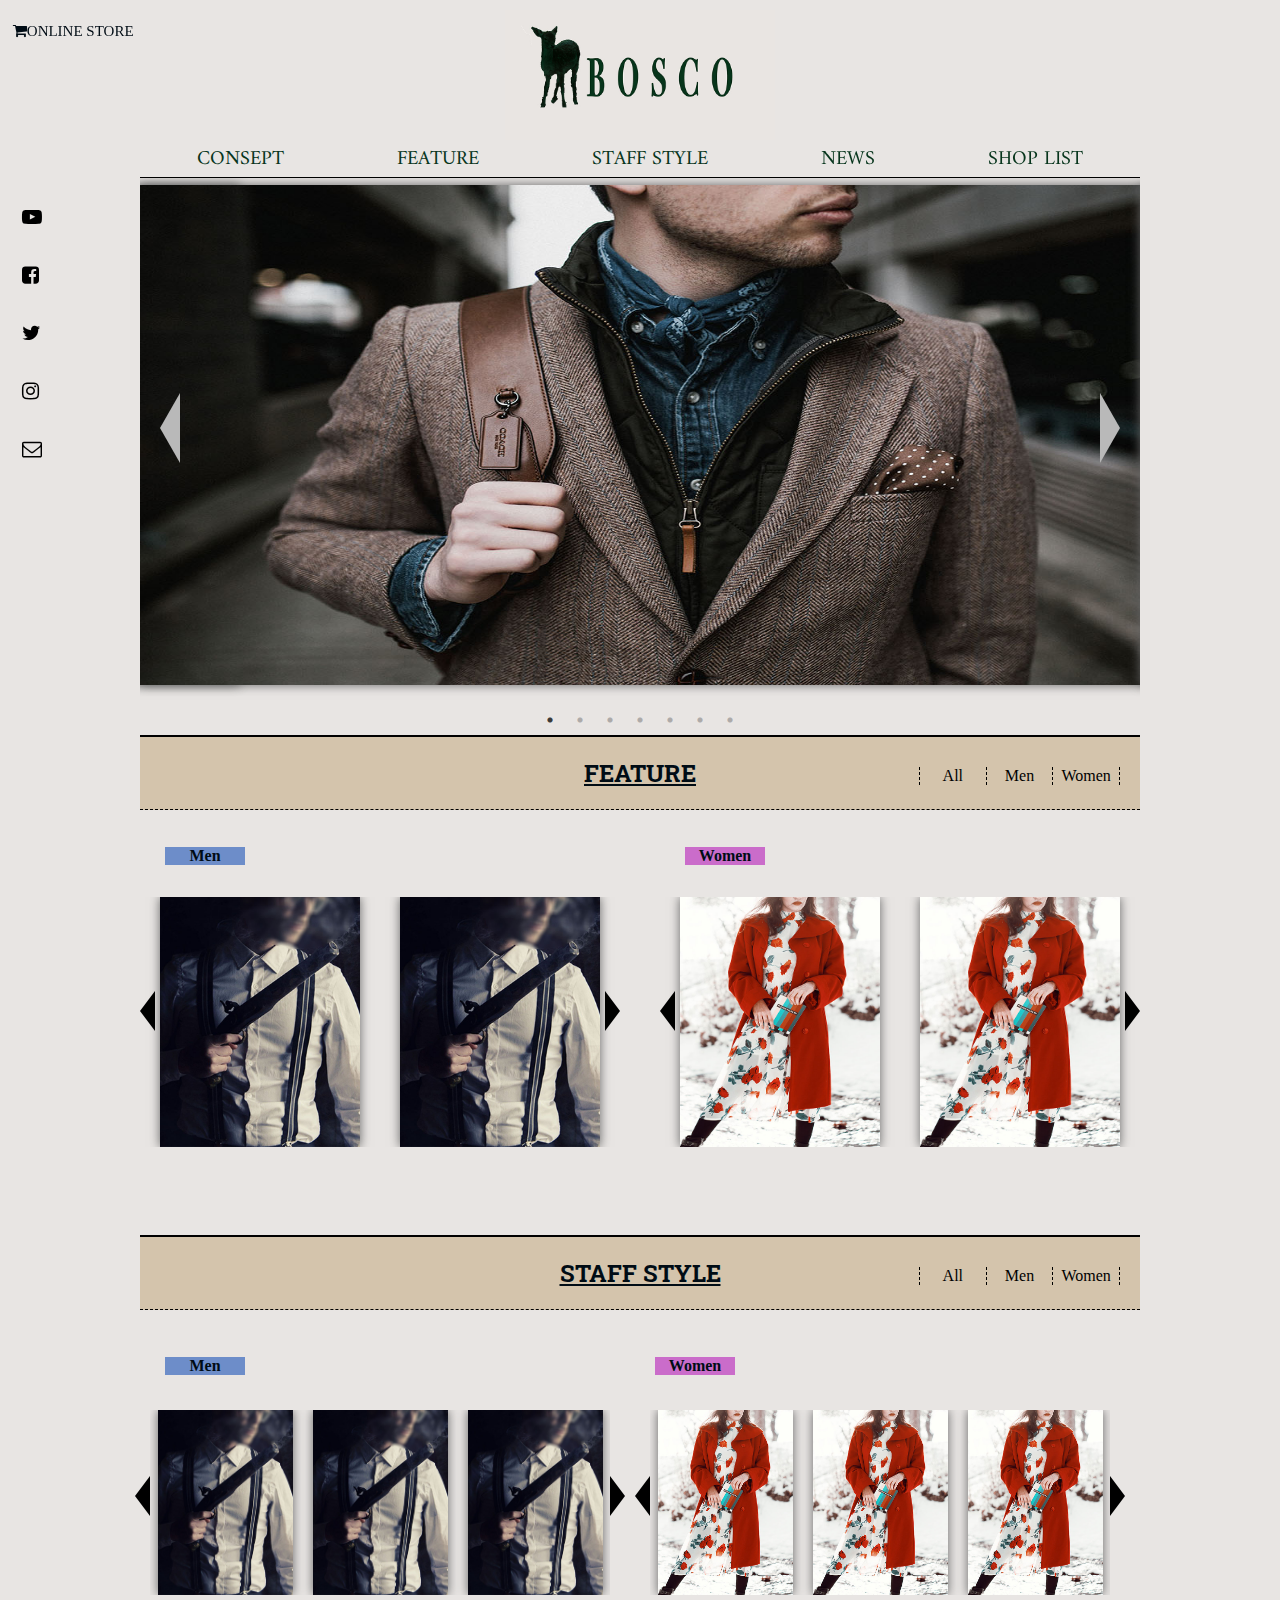
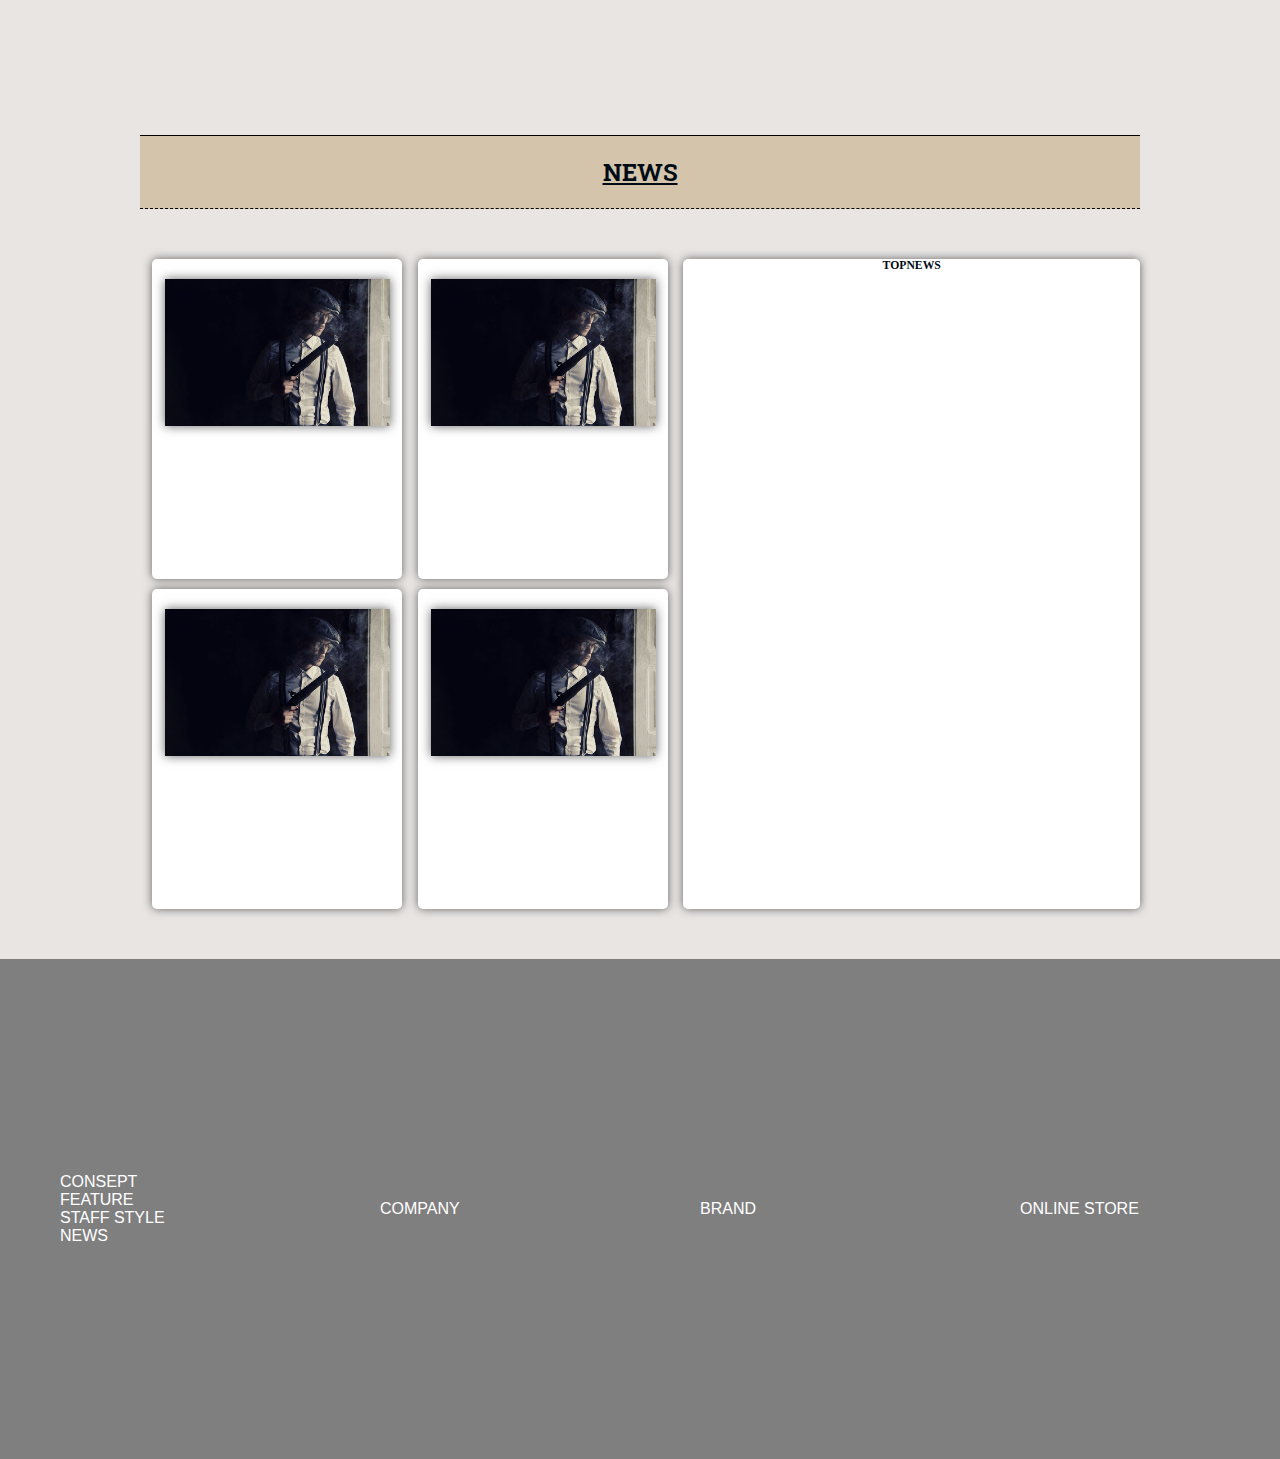
==== index.html @ 2a41ba8c "見た目の部分で修正できるところまでは修正しました。" ====
<!DOCTYPE html>
<html lang="ja">
<head>
    <meta charset="UTF-8">
    <meta name="viewport" content="width=device-width, initial-scale=1.0">
    <meta http-equiv="X-UA-Compatible" content="ie=edge">
    <title>fashionsite</title>
    <link href="https://maxcdn.bootstrapcdn.com/font-awesome/4.7.0/css/font-awesome.min.css" rel="stylesheet">
    <link href="https://stackpath.bootstrapcdn.com/font-awesome/4.7.0/css/font-awesome.min.css" rel="stylesheet">
    <link href="https://fonts.googleapis.com/css?family=Caveat" rel=stylesheet>
    <link href="https://fonts.googleapis.com/css2?family=Amiri:wght@700&display=swap" rel="stylesheet">
    <link href="https://fonts.googleapis.com/css2?family=Roboto+Slab:wght@100;400&display=swap" rel="stylesheet">
    <link href="js/slick-theme.css" rel="stylesheet" type="text/css">
    <link href="js/slick.css" rel="stylesheet" type="text/css">
    <link href="css/style.css" rel="stylesheet">
    <script src="https://cdn.jsdelivr.net/npm/jquery@3/dist/jquery.min.js"></script>
    <script src="https://code.jquery.com/jquery-3.3.1.js"></script>
    <script src="js/script.js"></script>
    <script type="text/javascript" src="js/slick.min.js"></script>
</head>
<body>
 <header class="header">
   <p class="submenu">
      <i class="fa fa-shopping-cart" aria-hidden="true"></i>ONLINE STORE
   </p>
  <section class="headerbox">
   <div class="boxlogo">
    <a href ="../index.html" alt="トップ"><img class="logoimg" src="img/logo.jpg" alt="ロゴ"></a>
   </div>
   <nav class="boxmenu">
      <ul class="inner">
        <li><a href="#" alt="ブランドコンセプト">CONSEPT</a>
          <ul>
           <li><a href="consept/consept.html">BOSCO</a></li>
           <li><a href="#">BOSCOLABEL</a></li>
          </ul>
        </li>
        <li><a href="#" alt="新商品">FEATURE</a>
          <ul>
            <li><a href="feature/feature-all.html">ALL</a></li>
            <li><a href="#">MEN's</a></li>
            <li><a href="#">WOMEN's</a></li>
            <li><a href="#">KID's</a></li>
           </ul>
        </li>
        <li><a href="#" alt="スタッフスタイル">STAFF STYLE</a>
          <ul>
            <li><a href="#">ALL</a></li>
            <li><a href="#">MEN's</a></li>
            <li><a href="#">WOMEN's</a></li>
           </ul>
        </li>
        <li><a href="#" alt="新情報">NEWS</a></li>
        <li><a href="shoplist/shoplist.html" alt=”店舗リスト”>SHOP LIST</a></li>
      </ul>
    </nav>
   <div class="contactbox">
      <ul class="subcontact">
        <li><i class="fa fa-youtube-play" aria-hidden="true"></i><a href="#">youtube</a></li>
        <li><i class="fa fa-facebook-square" aria-hidden="true"></i><a href="#">facebook</a></li>
        <li><i class="fa fa-twitter" aria-hidden="true"></i><a href="#">twitter</a></li>
        <li><i class="fa fa-instagram" aria-hidden="true"></i><a href="#">instagram</a></li>
        <li><i class="fa fa-envelope-o" aria-hidden="true"></i><a href="#">mail</a></li>
      </ul>
   </div>
  </section>
 </header>
 <main class="mainbox">
    <ul class="slider">
      <li><div class="sliderimg"><a href="#"><img src="img/new1.jpg" alt="image01"></a></div></li>
      <li><div class="sliderimg"><a href="#"><img src="img/new2.jpg" alt="image02"></a></div></li>
      <li><div class="sliderimg"><a href="#"><img src="img/new3.jpg" alt="image03"></a></div></li>
      <li><div class="sliderimg"><a href="#"><img src="img/new4.jpg" alt="image04"></a></div></li>
      <li><div class="sliderimg"><a href="#"><img src="img/new5.jpg" alt="image05"></a></div></li>
      <li><div class="sliderimg"><a href="#"><img src="img/new6.jpg" alt="image06"></a></div></li>
      <li><div class="sliderimg"><a href="#"><img src="img/new7.jpg" alt="image07"></a></div></li>
    </ul>
  <section class="feature">
   <div class="featurebox">
      <h2>FEATURE</h2>
    <div class="tab_wrap">
     <ul class="tab_area">
      <li id="tab1" class="select">All</li>
      <li id="tab2">Men</li>
      <li id="tab3">Women</li>
     </ul>
    <div class="panel_area">
    <div id="panel1" class="tab_panel">
     <h3>Men</h3><h4>Women</h4>
     <nav id="slider4">
     <ul class="slider4">
      <li><div class="sliderimg4"><a href="#"><img src="img/sample2.jpg" alt="image01"></a></div></li>
      <li><div class="sliderimg4"><a href="#"><img src="img/sample2.jpg" alt="image02"></a></div></li>
      <li><div class="sliderimg4"><a href="#"><img src="img/sample2.jpg" alt="image03"></a></div></li>
      <li><div class="sliderimg4"><a href="#"><img src="img/sample2.jpg" alt="image04"></a></div></li>
     </ul>
     <ul class="slider5">
      <li><div class="sliderimg4"><a href="#"><img src="img/sample5.jpg" alt="image01"></a></div></li>
      <li><div class="sliderimg4"><a href="#"><img src="img/sample5.jpg" alt="image02"></a></div></li>
      <li><div class="sliderimg4"><a href="#"><img src="img/sample5.jpg" alt="image03"></a></div></li>
      <li><div class="sliderimg4"><a href="#"><img src="img/sample5.jpg" alt="image04"></a></div></li>
     </ul>
     </nav>
    </div>
    <div id="panel2" class="tab_panel hide">
      <h3>Men</h3>
     <nav id="slider2">
     <ul class="slider2">
      <li><div class="sliderimg2"><a href="#"><img src="img/sample2.jpg" alt="image01"></a></div></li>
      <li><div class="sliderimg2"><a href="#"><img src="img/sample2.jpg" alt="image02"></a></div></li>
      <li><div class="sliderimg2"><a href="#"><img src="img/sample2.jpg" alt="image03"></a></div></li>
      <li><div class="sliderimg2"><a href="#"><img src="img/sample2.jpg" alt="image04"></a></div></li>
     </ul>
     </nav>
    </div>
    <div id="panel3" class="tab_panel hide">
      <h5>Women</h5>
     <nav id="slider2">
     <ul class="slider2">
      <li><div class="sliderimg2"><a href="#"><img src="img/sample5.jpg" alt="image01"></a></div></li>
      <li><div class="sliderimg2"><a href="#"><img src="img/sample5.jpg" alt="image02"></a></div></li>
      <li><div class="sliderimg2"><a href="#"><img src="img/sample5.jpg" alt="image03"></a></div></li>
      <li><div class="sliderimg2"><a href="#"><img src="img/sample5.jpg" alt="image04"></a></div></li>
     </ul>
     </nav>
    </div>
   </div>
  </div>
  </section>
  <section class="staffstyle">
   <div class="stylebox">
      <h2>STAFF STYLE</h2>
      <div class="tab_wrap">
        <ul class="tab_area2">
         <li id="tab1" class="select">All</li>
         <li id="tab2">Men</li>
         <li id="tab3">Women</li>
        </ul>
        <div class="panel_area2">
          <div id="panel1" class="tab_panel2">
            <h3>Men</h3><h4>Women</h4>
           <nav id="slider3">
            <div class="slider3box">
             <ul class="slider6">
              <li><div class="sliderimg3"><a href="#"><img src="img/sample2.jpg" alt="image01"></a></div></li>
              <li><div class="sliderimg3"><a href="#"><img src="img/sample2.jpg" alt="image02"></a></div></li>
              <li><div class="sliderimg3"><a href="#"><img src="img/sample2.jpg" alt="image03"></a></div></li>
              <li><div class="sliderimg3"><a href="#"><img src="img/sample2.jpg" alt="image04"></a></div></li>
              <li><div class="sliderimg3"><a href="#"><img src="img/sample2.jpg" alt="image05"></a></div></li>
              <li><div class="sliderimg3"><a href="#"><img src="img/sample2.jpg" alt="image06"></a></div></li>
             </ul>
             <ul class="slider7">
              <li><div class="sliderimg3"><a href="#"><img src="img/sample5.jpg" alt="image01"></a></div></li>
              <li><div class="sliderimg3"><a href="#"><img src="img/sample5.jpg" alt="image02"></a></div></li>
              <li><div class="sliderimg3"><a href="#"><img src="img/sample5.jpg" alt="image03"></a></div></li>
              <li><div class="sliderimg3"><a href="#"><img src="img/sample5.jpg" alt="image04"></a></div></li>
              <li><div class="sliderimg3"><a href="#"><img src="img/sample5.jpg" alt="image05"></a></div></li>
              <li><div class="sliderimg3"><a href="#"><img src="img/sample5.jpg" alt="image06"></a></div></li>
             </ul>
            </div>
           </nav>
          </div>
          <div id="panel2" class="tab_panel2 hide2">
            <h6>Men</h6>
           <nav id="slider3">
            <ul class="slider3">
              <li><div class="sliderimg3"><a href="#"><img src="img/sample2.jpg" alt="image01"></a></div></li>
              <li><div class="sliderimg3"><a href="#"><img src="img/sample2.jpg" alt="image02"></a></div></li>
              <li><div class="sliderimg3"><a href="#"><img src="img/sample2.jpg" alt="image03"></a></div></li>
              <li><div class="sliderimg3"><a href="#"><img src="img/sample2.jpg" alt="image04"></a></div></li>
              <li><div class="sliderimg3"><a href="#"><img src="img/sample2.jpg" alt="image05"></a></div></li>
              <li><div class="sliderimg3"><a href="#"><img src="img/sample2.jpg" alt="image06"></a></div></li>
             </ul>
           </nav>
          </div>
          <div id="panel3" class="tab_panel2 hide2">
            <h5>Women</h5>
          <nav id="slider3">
           <ul class="slider3">
             <li><div class="sliderimg3"><a href="#"><img src="img/sample5.jpg" alt="image01"></a></div></li>
             <li><div class="sliderimg3"><a href="#"><img src="img/sample5.jpg" alt="image02"></a></div></li>
             <li><div class="sliderimg3"><a href="#"><img src="img/sample5.jpg" alt="image03"></a></div></li>
             <li><div class="sliderimg3"><a href="#"><img src="img/sample5.jpg" alt="image04"></a></div></li>
             <li><div class="sliderimg3"><a href="#"><img src="img/sample5.jpg" alt="image05"></a></div></li>
             <li><div class="sliderimg3"><a href="#"><img src="img/sample5.jpg" alt="image06"></a></div></li>
           </ul>
          </nav>
         </div>
        </div>
       </div>
  </section>
  <section class="news">
   <div class="news-2">
     <h2>NEWS</h2>
    <div class="newsbox">
     <div class="newscontent">
       <div class="js-modal-open" href="" data-target="modal01"><div class="newsimg1"><img src="img/sample1.jpg" alt="news1"></div></div>
       <div class="js-modal-open" href="" data-target="modal02"><div class="newsimg2"><img src="img/sample1.jpg" alt="news2"></div></div>
       <div class="js-modal-open" href="" data-target="modal03"><div class="newsimg3"><img src="img/sample1.jpg" alt="news3"></div></div>
       <div class="js-modal-open" href="" data-target="modal04"><div class="newsimg4"><img src="img/sample1.jpg" alt="news4"></div></div>
     </div>
     <div id="modal01" class="modal js-modal">
      <div class="modal__bg js-modal-close"></div>
      <div class="modal__content">
        <div class="bignewsimg1"><img src="img/sample1.jpg" alt="bignews1"></div>
      </div>
     </div>
     <div id="modal02" class="modal js-modal">
      <div class="modal__bg js-modal-close"></div>
      <div class="modal__content">
        <div class="bignewsimg2"><img src="img/sample1.jpg" alt="bignews2"></div>
      </div>
     </div>
     <div id="modal03" class="modal js-modal">
      <div class="modal__bg js-modal-close"></div>
      <div class="modal__content">
        <div class="bignewsimg3"><img src="img/sample1.jpg" alt="bignews3"></div>
      </div>
     </div>
     <div id="modal04" class="modal js-modal">
      <div class="modal__bg js-modal-close"></div>
      <div class="modal__content">
        <div class="bignewsimg4"><img src="img/sample1.jpg" alt="bignews4"></div>
        <a class="js-modal-close" href="">閉じる</a>
      </div>
     </div>
     <div class="newssub">
       <h3>TOPNEWS</h3>
     </div>
    </div>
   </div>
   </section>
 </main>
 <footer class="footerbox">
    <div class="foot1">
      <p>CONSEPT<br>FEATURE<br>STAFF STYLE<br>NEWS</p>
    </div>
    <div class="foot2">
      <p>COMPANY</p>
    </div>
    <div class="foot3">
      <p>BRAND</p>
    </div>
    <div class="foot4">
      <p>ONLINE STORE</p>
    </div>
 </footer>
</body>
</html>
---- css/style.css ----
*{
    margin: 0;
    padding: 0;
}
html{
    font-size: 62.5%;
}
body{
    color: #000c15;
    background-color: #e8e5e3;
}
/*ヘッダー*/
 .header{
   position: fixed;
   width: 100%;
   z-index: 1000;
 } 
 .headerbox{
    background-color: #e8e5e3;
    width: 100%;
    height: 170px;
    text-align: center;
    z-index: 1000;
  }
  .submenu{
    width: 100%;
    font-size: 1.5rem;
    margin: 1%;
    position: absolute;
    left: 0;
    top:10px;
    z-index: 10;
  }
  .boxlogo {
    background-color: #e8e5e3;
    width: 1000px;
    margin: auto;
  }
  .logoimg {
    width: 270px;
    height: 130px;
    margin-top: 1%;
  }
  .logoimg:hover{
    -webkit-filter: hue-rotate(180deg);
     -moz-filter: hue-rotate(180deg);
     -o-filter: hue-rotate(180deg);
     -ms-filter: hue-rotate(180deg);
     filter: hue-rotate(100deg);
  }
  .boxmenu{
    width: 100%;
    margin: auto;
    background-color: #e8e5e3;
  }
  ul.inner{
    margin: 0 auto;
    width: 1000px;
    border-bottom: solid black 1px;
    display: flex;
  }
  ul.inner a{
    text-decoration: none;
    color: #07351c;
    display: block;
  }
  ul.inner a:hover{
    color: teal;
  }
  ul.inner li{
    font-size: 2rem;
    padding: 0 4%;
    font-family: 'Amiri', serif;
    margin: auto;
    list-style: none;
    position: relative;
    transition: 0.5s;
    box-sizing: border-box;
  }
  ul.inner li:hover{
    box-shadow: 0 15px 30px -5px rgba(0,0,0,.15), 0 0 5px rgba(0,0,0,.1);
    transform: translateY(-4px);
    text-decoration: underline;
  }
  ul.inner li ul{
    list-style: none;
    position: absolute;
    top: 100%;
    left: 0;
    width: 100%;
    margin: 0;
    padding: 0
  }
  ul.inner li ul li {
      overflow: hidden;
      width: 100%;
      height: 0;
      color: #fff;
      transition: .2s;
      -moz-transition: .2s;
      -webkit-transition: .2s;
      -o-transition: .2s;
      -ms-transition: .2s;
      transition: .2s;
    }
  ul.inner li:hover ul {
      display: block;
    }
  ul.inner li:hover ul li{
      overflow: visible;
      height: 38px;
    }
  ul.inner li:hover ul li:first-child{
      border-top: 0;
    }
  ul.inner li:hover ul li:last-child{
      border-bottom: 0;
    }
  ul.inner li ul li a {
      padding: 13px 15px;
      background: rgba(255, 255, 255, 0.815);
      text-align: left;
      font-size: 12px;
      font-weight: normal;
    }
  ul.inner li:hover > ul > li {
      overflow: visible;
      height: 40px;
    }
  .contactbox{
    width: 150px;
    z-index: 50;
  }
  ul.subcontact{
    width: 150px;
    height: 0;
    margin: 1%;
    position: relative;
    z-index: 1;
  }
  ul.subcontact li{
    font-size: 2rem;
    color: black;
    padding: 6% 0;
    list-style: none;
    display: flex;
    margin: 20px;
    z-index: 1;
  }
  ul.subcontact li:hover a{
    transform: translateY(-4px);
    height: 0;
    width: 120px;
    display: block;
    background-color: rgba(255,255,255,0.7);
    position: relative;
    top: 5px;
    left: 8px;
    font-size: 1.4rem;
    border-radius: 0 10px 10px 0;
    color:teal 1.2rem;
  }
  ul.subcontact li a{
    width: 100%;
    height: 100%;
    position: absolute;
    text-decoration: none;
    display: none;
    font-size: 1.2rem;
    color: #07351c;
    z-index: 11;
  }
   
  /*メイン*/
  .mainbox{
    padding-top: 165px;
    width: 100%;
    height: auto;
    overflow: hidden;
    margin: auto;
    box-sizing:border-box；
  }
  .slider{
    margin: 0 auto;
    width: 1000px;
    height: auto;
    opacity: 0;
    transition: 3s;
}
  .slick-initialized{
    opacity: 1;
} 
  .slider img{
    text-align: center;
    width: 1100px;
    height: 500px;
    box-shadow: 0 0 10px rgb(100, 100, 100);
    margin: auto;
    
}
  .sliderimg{
    width: 100%;
    height: auto;
    margin: auto;
    padding: 2% 0;
    object-fit: cover;
    position: center center;
  }

/*slick setting*/

button{
  margin: 0;
  padding: 0;
  background: none;
  border: none;
  border-radius: 0;
  outline: none;
  -webkit-appearance: none;
  -moz-appearance: none;
  appearance: none;
}
.slide-arrow{
  position: absolute;
  top: 45%;
  margin-top: -15px;
}
.prev-arrow{
  left: 20px;
  width: 0;
  height: 0;
  border: 0;
  border-left: 0 solid transparent;
  border-right: 20px solid rgb(185, 185, 185);
  border-top: 35px solid transparent;
  border-bottom: 35px solid transparent;
  z-index: 30;
}
.prev-arrow:hover {
	box-shadow: 0 15px 30px -5px rgba(0,0,0,.15), 0 0 5px rgba(0,0,0,.1);
  transform: translateY(-4px);
}
.next-arrow{
  right: 20px;
  width: 0;
  height: 0;
  border-right: 0 solid transparent;
  border-left: 20px solid rgb(185, 185, 185);
  border-top: 35px solid transparent;
  border-bottom: 35px solid transparent;
}
.feature{
  width: 1000px;
  height: 500px;
  margin: auto;
  box-sizing:border-box

}
.featurebox{
  border-top: solid black 2px;
  width: 100%;
  margin: 0 auto;
  text-align: center;
  position: relative;
}
.featurebox h2{
  width: 100%;
  font-size: 2.4rem;
  text-decoration: underline;
  font-family: 'Roboto Slab', serif;
  padding-top: 2%;
  border-bottom: dashed black 1px;
  padding-bottom: 2%;
  background-color: rgb(212, 196, 172);
}
ul.tab_area{
  width: 200px;
  position: absolute;
  top: 30px;
  right: 20px;
  display:inline-flex;
  border-left: dashed black 1px;
}
ul.tab_area li{
  width:200px;
  color:black;
  font-size:1.6rem;
  cursor:pointer;
  transition:ease 1s opacity;
  font-family: 'Amatic SC', cursive;
  display: block;
  padding: 0 2%;
  border-right: dashed black 1px;
} 
.hide{
  display: none;
}
.tab_panel{
  width: 1000px;
  padding: 4% 0;
}
.tab_panel h3{
  width: 80px;
  background-color: rgb(109, 141, 201);
  font-size: 1.6rem;
  font-family: 'Amatic SC', cursive;
  position: absolute;
  top: 110px;
  left: 25px;
}
.tab_panel h4{
  width: 80px;
  background-color: rgb(202, 108, 202);
  font-size: 1.6rem;
  font-family: 'Amatic SC', cursive;
  position: absolute;
  top: 110px;
  right: 375px;
}
.tab_panel h5{
  width: 80px;
  background-color: rgb(202, 108, 202);
  font-size: 1.6rem;
  font-family: 'Amatic SC', cursive;
  position: absolute;
  top: 110px;
  left: 25px;
}
ul.slider2{
  width: 100%;
  padding: 4% 0;
  margin: auto;
}
ul.slider4{
  width: 480px;
  padding: 4% 0;
  position: absolute;
  top: 120px;
  left: 0;
}
ul.slider5{
  width: 480px;
  padding: 4% 0;
  position: absolute;
  top: 120px;
  right: 0;
}
.sliderimg2{
  width: 100%;
  height: auto;
}
ul.slider2 li{
  padding: 0 25px;
  margin: auto;
}
ul.slider2 img{
  margin: auto;
  text-align: center;
  height: 250px;
  width: 200px;
  box-shadow: 0 0 10px rgb(100, 100, 100);
}
.sliderimg4{
  width: 100%;
  height: auto;
}
ul.slider4 li{
  padding: 0 20px;
  margin: auto;
}
ul.slider4 img{
  margin: auto;
  text-align: center;
  height: 250px;
  width: 200px;
  box-shadow: 0 0 10px rgb(100, 100, 100);
}
ul.slider5 li{
  padding: 0 20px;
  margin: auto;
}
ul.slider5 img{
  margin: auto;
  text-align: center;
  height: 250px;
  width: 200px;
  box-shadow: 0 0 10px rgb(100, 100, 100);
}
button{
  margin: 0;
  padding: 0;
  background: none;
  border: none;
  border-radius: 0;
  outline: none;
  -webkit-appearance: none;
  -moz-appearance: none;
  appearance: none;
}
.slide2-arrow{
  position: absolute;
  top: 45%;
  margin-top: -15px;
}
button:hover {
	box-shadow: 0 15px 30px -5px rgba(0,0,0,.15), 0 0 5px rgba(0,0,0,.1);
  transform: translateY(-4px);
}
.prev2-arrow{
  left: 0;
  width: 0;
  height: 0;
  border-left: 0 solid transparent;
  border-right: 15px solid black;
  border-top: 20px solid transparent;
  border-bottom: 20px solid transparent;
  z-index: 7;
}
.next2-arrow{
  right: 0;
  width: 0;
  height: 0;
  border-right: 0 solid transparent;
  border-left: 15px solid black;
  border-top: 20px solid transparent;
  border-bottom: 20px solid transparent;
}
.staffstyle{
  width: 1000px;
  height: 500px;
  margin: auto;
  box-sizing:border-box
  
}
.stylebox{
  border-top: solid black 2px;
  width: 100%;
  margin: 0 auto;
  text-align: center;
  position: relative;
}
.stylebox h2{
  width: 1000px;
  font-size: 2.4rem;
  text-decoration: underline;
  font-family: 'Roboto Slab', serif;
  background-color: rgb(212, 196, 172);
  padding: 2% 0;
  border-bottom: dashed black 1px;
}
ul.slider3{
  width: 1000px;
  padding: 9% 5%;
}
ul.sliderimg3{
  width: 100%;
  height: auto;
}
ul.slider3 li{
  padding: 0 8px;
  margin: auto;
}
ul.slider3 img{
  margin: auto;
  text-align: center;
  height: 185px;
  width: 135px;
  box-shadow: 0 0 10px rgb(100, 100, 100);
}
.slider3box{
  width: 1000px;
  height: auto;
  display: inline-flex;
}
ul.slider6{
  width: 48%;
  padding: 10% 1%;
}
ul.sliderimg6{
  width: 100%;
  height: auto;
}
ul.slider6 li{
  padding: 0 10px;
  margin: auto;
}
ul.slider6 img{
  margin: auto;
  text-align: center;
  height: 185px;
  width: 135px;
  box-shadow: 0 0 10px rgb(100, 100, 100);
}
ul.slider7{
  width: 48%;
  margin: 0 2%;
  padding: 10% 1%;
}
ul.sliderimg7{
  width: 100%;
  height: auto;
}
ul.slider7 li{
  padding: 0 10px;
  margin: auto;
}
ul.slider7 img{
  margin: auto;
  text-align: center;
  height: 185px;
  width: 135px;
  box-shadow: 0 0 10px rgb(100, 100, 100);
}
ul.tab_area2{
  width: 200px;
  position: absolute;
  top: 30px;
  right: 20px;
  display:inline-flex;
  border-left: dashed black 1px;
}
ul.tab_area2 li{
  width:200px;
  color:black;
  font-size:1.6rem;
  cursor:pointer;
  transition:ease 1s opacity;
  font-family: 'Amatic SC', cursive;
  display: block;
  padding: 0 2%;
  border-right: dashed black 1px;
} 
.hide2{
  display: none;
}
.tab_panel2{
  width: 1000px;
}
.tab_panel2 h3{
  width: 80px;
  font-size: 1.6rem;
  background-color: rgb(109, 141, 201);
  font-family: 'Amatic SC', cursive;
  position: absolute;
  top: 120px;
  left: 25px;
}
.tab_panel2 h4{
  width: 80px;
  background-color: rgb(202, 108, 202);
  font-size: 1.6rem;
  font-family: 'Amatic SC', cursive;
  position: absolute;
  top: 120px;
  right: 405px;
}
.tab_panel2 h5{
  width: 80px;
  background-color: rgb(202, 108, 202);
  font-size: 1.6rem;
  font-family: 'Amatic SC', cursive;
  position: absolute;
  top: 120px;
  left: 60px;
}
.tab_panel2 h6{
  width: 80px;
  background-color: rgb(109, 141, 201);
  font-size: 1.6rem;
  font-family: 'Amatic SC', cursive;
  position: absolute;
  top: 120px;
  left: 60px;
}
button{
  margin: 0;
  padding: 0;
  background: none;
  border: none;
  border-radius: 0;
  outline: none;
  -webkit-appearance: none;
  -moz-appearance: none;
  appearance: none;
}
.slide3-arrow{
  position: absolute;
  top: 45%;
  margin-top: -15px;
}
.prev3-arrow{
  left: 10px;
  width: 0;
  height: 0;
  border-left: 0 solid transparent;
  border-right: 15px solid black;
  border-top: 20px solid transparent;
  border-bottom: 20px solid transparent;
  z-index: 7;
}
.next3-arrow{
  right: 10px;
  width: 0;
  height: 0;
  border-right: 0 solid transparent;
  border-left: 15px solid black;
  border-top: 20px solid transparent;
  border-bottom: 20px solid transparent;
}
button{
  margin: 0;
  padding: 0;
  background: none;
  border: none;
  border-radius: 0;
  outline: none;
  -webkit-appearance: none;
  -moz-appearance: none;
  appearance: none;
}
.slide4-arrow{
  position: absolute;
  top: 47%;
  margin-top: -15px;
}
.prev4-arrow{
  left: -5px;
  width: 0;
  height: 0;
  border-left: 0 solid transparent;
  border-right: 15px solid black;
  border-top: 20px solid transparent;
  border-bottom: 20px solid transparent;
  z-index: 7;
}
.next4-arrow{
  right: -5px;
  width: 0;
  height: 0;
  border-right: 0 solid transparent;
  border-left: 15px solid black;
  border-top: 20px solid transparent;
  border-bottom: 20px solid transparent;
}

.news{
  width: 1000px;
  margin: auto;
}
.news-2{
   width: 100%;
   border-top: solid black 1px;
   margin: auto;
  }
.newsbox{
  width: 100%;
  margin: 0 auto;
  text-align: center;
  display: flex;
  padding: 5% 0;
}
.newsimg1{
  width: 250px;
  height: 320px;
  background-color: white;
  box-shadow: 0 0 10px rgb(100, 100, 100);
  transition: .3s;
  position: absolute;
  left: 2px;
  border-radius: 5px;
}
.newsimg1:hover {
	box-shadow: 0 15px 30px -5px rgba(0,0,0,.15), 0 0 5px rgba(0,0,0,.1);
  transform: translateY(-4px);
  border: solid black 2px;
}
.newsimg1 img{
  width: 90%;
  background-color: white;
  box-shadow: 0 0 10px rgb(100, 100, 100);
  margin: 20px 0;
}
.newsimg2{
  width: 250px;
  height: 320px;
  background-color: white;
  box-shadow: 0 0 10px rgb(100, 100, 100);
  transition: .3s;
  position: absolute;
  bottom: 0;
  left: 2px;
  border-radius: 5px;
}
.newsimg2:hover {
	box-shadow: 0 15px 30px -5px rgba(0,0,0,.15), 0 0 5px rgba(0,0,0,.1);
  transform: translateY(-4px);
  border: solid black 2px;
}
.newsimg2 img{
  width: 90%;
  background-color: white;
  box-shadow: 0 0 10px rgb(100, 100, 100);
  margin: 20px 0;
}
.newsimg3{
  width: 250px;
  height: 320px;
  background-color: white;
  box-shadow: 0 0 10px rgb(100, 100, 100);
  transition: .3s;
  position: absolute;
  top: 0;
  right: 25px;
  border-radius: 5px;
}
.newsimg3:hover {
	box-shadow: 0 15px 30px -5px rgba(0,0,0,.15), 0 0 5px rgba(0,0,0,.1);
  transform: translateY(-4px);
  border: solid black 2px;
}
.newsimg3 img{
  width: 90%;
  background-color: white;
  box-shadow: 0 0 10px rgb(100, 100, 100);
  margin: 20px 0;
}
.newsimg4{
  width: 250px;
  height: 320px;
  background-color: white;
  box-shadow: 0 0 10px rgb(100, 100, 100);
  transition: .3s;
  position: absolute;
  top: 330px;
  right: 25px;
  border-radius: 5px;
}
.newsimg4:hover {
	box-shadow: 0 15px 30px -5px rgba(0,0,0,.15), 0 0 5px rgba(0,0,0,.1);
  transform: translateY(-4px);
  border: solid black 2px;
}
.newsimg4 img{
  width: 90%;
  background-color: white;
  box-shadow: 0 0 10px rgb(100, 100, 100);
  margin: 20px 0;
}
.news h2{
  width: 1000px;
  font-size: 2.4rem;
  text-decoration: underline;
  font-family: 'Roboto Slab', serif;
  text-align: center;
  margin: auto;
  background-color: rgb(212, 196, 172);
  border-bottom: dashed black 1px;
  padding: 2% 0;
}
.newscontent{
  width: 750px;
  height: 650px;
  border-radius: 20px;
  margin: 0 auto;
  position: relative;
  left: 10px;
}
.modal{
  display: none;
  height: 100vh;
  position: fixed;
  top: 0;
  width: 100%;
  z-index: 50000;
}
.modal__bg{
  background: rgba(0,0,0,0.8);
  height: 100vh;
  position: absolute;
  width: 100%;
  z-index: 20000;
}
.modal__content{
  width: 1000px;
  padding: 40px;
  position: absolute;
  transform: translate(-50%,-50%);
  z-index: 25000;
}
.bignewsimg1{
  width: 400px;
  height: 600px;
  background-color: white;
  box-shadow: 0 0 10px rgb(100, 100, 100);
  transition: .7s;
  position: absolute;
  top: 200px;
  left: 900px;
  border-radius: 5px;
}
.bignewsimg1 img{
  width: 90%;
  background-color: white;
  box-shadow: 0 0 10px rgb(100, 100, 100);
  margin: 20px 0;
}
.bignewsimg2{
  width: 400px;
  height: 600px;
  background-color: white;
  box-shadow: 0 0 10px rgb(100, 100, 100);
  transition: .3s;
  position: absolute;
  top: 200px;
  left: 900px;
  border-radius: 5px;
}
.bignewsimg2 img{
  width: 90%;
  background-color: white;
  box-shadow: 0 0 10px rgb(100, 100, 100);
  margin: 20px 0;
}
.bignewsimg3{
  width: 400px;
  height: 600px;
  background-color: white;
  box-shadow: 0 0 10px rgb(100, 100, 100);
  transition: .3s;
  position: absolute;
  top: 200px;
  left: 900px;
  border-radius: 5px;
}
.bignewsimg3 img{
  width: 90%;
  background-color: white;
  box-shadow: 0 0 10px rgb(100, 100, 100);
  margin: 20px 0;
}
.bignewsimg4{
  width: 400px;
  height: 600px;
  background-color: white;
  box-shadow: 0 0 10px rgb(100, 100, 100);
  transition: .3s;
  position: absolute;
  top: 200px;
  left: 900px;
  border-radius: 5px;
}
.bignewsimg4 img{
  width: 90%;
  background-color: white;
  box-shadow: 0 0 10px rgb(100, 100, 100);
  margin: 20px 0;
}
.newssub{
  background-color: white;
  width: 630px;
  height: 650px;
  border-radius: 5px;
  box-shadow: 0 0 10px rgb(100, 100, 100);
}

/*コンセプト*/
.conseptbox{
   width: 1000px;
   margin: auto;
   text-align: center;
}
 .conseptbox img{
   width: 1000px;
   height: 500px;
 }
 .conseptbox h1{
   font-size: 2.8rem;
 }
 .consept{
   width: 1000px;
   padding: 3% 0;
 }
 .consept h2{
   font-size: 3.6rem;
 }
 .consept p{
   font-size: 2rem;
 }
 /*フューチャー*/
 /*all*/
 .feature_allbox{
  width: 1000px;
  height: 800px;
  margin: 0 auto;
  padding: 2% 0;
}
.feature_all{
  width: 1000px;
  margin: auto;
}
.feature_all h3{
  width: 1000px;
  font-size: 2rem;
  text-align: center;
  text-decoration: underline;
  font-family: 'Roboto Slab', serif;
  padding: 2% 0;
  background-color: rgb(212, 196, 172);
  border-bottom: solid black 2px
}
.topturn2{
  width: 1000px;
  padding: 1% 0;
  border-top: dashed black 1px;
  border-bottom: dashed black 1px;
  display: inline-flex;
  margin: auto;
  margin-top: 1%;
}
.features_all{
  width: 850px;
  background-color: white;
  position: absolute;
  top: 0;
  left: 150px
}
.features_all h4{
  width: 200px;
  margin-bottom: 1%;
  font-size: 4rem;
  font-family: 'Amatic SC', cursive;
  position: absolute;
  top:20px;
  left: 40px;
}
.features_all h5{
  width: 250px;
  margin:0 auto;
  text-align: center;
  font-size: 2.4rem;
  font-family: 'Franklin Gothic Medium', 'Arial Narrow', Arial, sans-serif;
  border-left: dashed black 1px;
  border-right: dashed black 1px;
  position: absolute;
  top: 40px;
  left: 150px;
}
.features_men{
  width: 600x;
  height: 600px;
  border-bottom: dashed black 1px;
}
.tab_wrap2{
  width: 1000px;
  position: relative;
}
.searchbox{
  width: 1000px;
  padding-bottom: 300px;
}
ul.tab_area3{
  width: 200px;
  position: absolute;
  top: 0px;
  left: 20px;
}
ul.tab_area3 li{
  width:100px;
  height: 100px;
  color:black;
  font-size:1.6rem;
  cursor:pointer;
  transition:ease 1s opacity;
  font-family: 'Amatic SC', cursive;
  display: block;
  border-right: dashed black 1px;
} 
.hide3{
  display: none;
}
.tab_panel3{
  width: 1000px;
}
/*shoplist*/
.shoplist{
  width: 1000px;
  height: 1000px;
  margin: 0 auto;
}
.shoplistbox{
  width: 100%;
  margin: auto;
}
.topturn{
  width: 1000px;
  padding: 1% 0;
  border-top: dashed black 1px;
  border-bottom: dashed black 1px;
  display: inline-flex;
  margin: auto;
}
.shoplistbox h3{
  font-size: 2.6rem;
  text-align: center;
  text-decoration: underline;
  font-family: 'Roboto Slab', serif;
  margin: 2% 0;
  border-bottom: solid black 2px;
  padding: 2% 0;
  background-color: rgb(212, 196, 172);
}
.searchbox i{
  width: 250px;
  text-align: left;
  display: block;
  margin-bottom: 1%;
  font-size: 3.2rem;
  display: inline-flex;
}
.searchbox p{
  width: 200px;
  text-align: left;
  display: block;
  margin-bottom: 1%;
  font-size: 1.8rem;
  padding-top: 8px;
  padding-left: 10px;
  font-family: 'Roboto Slab', serif;
}
.searchcity{
  width: 250px;
  height: 50px;
  border-top: solid black 2px;
  border-bottom: solid black 2px;
  padding: 1% 0;
}
.searchs{
  width: 1000px;
  position: relative;
}
.searchbox{
  width: 1000px;
  padding-bottom: 300px;
}
.searchs i{
  width: 250px;
  height: 40px;
  text-align: left;
  display: block;
  margin-bottom: 1%;
  font-size: 3.2rem;
  display: inline-flex;
  position: absolute;
  top: 10px;
  border-bottom: solid black 2px;;
}
.searchs p{
  width: 200px;
  text-align: left;
  display: block;
  margin-bottom: 1%;
  font-size: 1.8rem;
  padding-top: 8px;
  padding-left: 10px;
  font-family: 'Roboto Slab', serif;
}
.search_container{
  box-sizing: border-box;
  display: block;
  padding: 1px 10px;
  border-radius: 10px;
  height: 40px;
  width: 250px;
  overflow: hidden;
  background: white;
  border: solid black 1px;
  margin-top: 5px;
}
.search_container input[type="text"]{
  border: none;
  height: 3em;
  background: white;
  font-size: 1.4rem;
}
.search_container input[type="text"]:focus {
  outline: 0;
}
.search_container input[type="submit"]{
  cursor: pointer;
  font-size: 2rem;
  border: none;
  background: none;
  color: black;
  height: 1px;
  outline : none;
  font-family: none;
}
.search_container ::-webkit-input-placeholder {
  color: rgba(163, 163, 163, 0.877);
}
.cp_tab *, .cp_tab *:before, .cp_tab *:after {
	-webkit-box-sizing: border-box;
          box-sizing: border-box;
}
.cp_tab {
  width: 250px;
  height: 290px;
  margin-top: 4%;
  position: relative;
  border-bottom: solid black 2px;
}
.yazirusi::before{
  font-family: FontAwesome;
  content: '\f0da';
  font-size: 1.4rem;
  display: none;
}
.cp_tab input[type='radio'] {
	margin: 0;
	padding: 0;
  border: none;
  border-radius: 0;
	outline: none;
	background: none;
	-webkit-appearance: none;
          appearance: none;
  display: none;
}
.cp_tab .cp_tabpanel{
  display: none;
}
.cp_tab > input:first-child:checked ~ .cp_tabpanels > .cp_tabpanel:first-child,
.cp_tab > input:nth-child(3):checked ~ .cp_tabpanels > .cp_tabpanel:nth-child(2),
.cp_tab > input:nth-child(5):checked ~ .cp_tabpanels > .cp_tabpanel:nth-child(3),
.cp_tab > input:nth-child(7):checked ~ .cp_tabpanels > .cp_tabpanel:nth-child(4),
.cp_tab > input:nth-child(10):checked ~ .cp_tabpanels > .cp_tabpanel:nth-child(5),
.cp_tab > input:nth-child(12):checked ~ .cp_tabpanels > .cp_tabpanel:nth-child(6){
	display: block;
}
.cp_tab .cp_tabpanels{
  position: absolute;
  top:0;
  display: block;
  left: 250px;
}
.cp_tab > input + label{
	position: relative;
  z-index: 100;
  display: block;
  width: 180px;
  top: 50px;
  height: 40px;
  padding: 4% 0;
  padding-left: 20%;
  cursor: pointer;
	border-right: 0;
  font-size: 1.4rem;
  border-top: solid rgb(53, 47, 47) 1px;
  transition: 10s;
}
.cp_tab > input + label:last-of-type {
	margin-bottom: 100px;
}
.cp_tab > label:hover,
.cp_tab > input:focus + label{
  color: black;
  text-decoration: underline;
  font-size: 1.4rem;
  box-shadow: rgb(100, 100, 100);
}
.yazirusi:hover:before{
  display: block;
  z-index: 50;
  position: absolute;
  left: 30px;
  font-size: 2rem;
}
.cp_tab > input:checked + label {
	border-color: #000000;
}
.cp_tab .cp_tabpanel {
  position: absolute;
  padding: 20px 40px;
  width: 700px;
  height: 850px;
  background: white;
  left: 30px;
  box-shadow: 0 0 5px rgb(100, 100, 100);
  border-radius: 8px;
  top: -150px;
}
.cp_tabpanel h4{
  width: 600px;
  border-top: solid black 2px;
  border-bottom: solid black 2px;
  text-decoration: initial;
  text-align: left;
  padding: 2% 10%;
  font-size: 2.4rem;
  margin: 0 auto;
}
.tokai1{
  width: 600px;
  height: 250px;
  border-bottom: dashed black 1px;
  position: relative;
}
.tokai1 h2{
  width: 400px;
  font-size: 1.6rem;
  position: absolute;
  top: 20px;
  left: 60px;
}
.tokai1 p{
  width: 230px;
  font-size: 1.4rem;
  position: absolute;
  top: 150px;
  left: 50px;
}
.kanto1{
  width: 600px;
  height: 250px;
  border-bottom: dashed black 1px;
  position: relative;
}
.kanto1 h2{
  width: 400px;
  font-size: 1.6rem;
  position: absolute;
  top: 20px;
  left: 60px;
}
.kanto1 p{
  width: 230px;
  font-size: 1.4rem;
  position: absolute;
  top: 150px;
  left: 50px;
}
.tokai1 img{
  width: 300px;
  height: 200px;
  margin-left: 50px;
  position: absolute;
  top: 20px;
  right: 5px;
}
.kanto1 img{
  width: 300px;
  height: 200px;
  margin-left: 50px;
  position: absolute;
  top: 20px;
  right: 5px;
} 
/*フッター*/
.footerbox{
  width: 100%;
  height: 500px;
  background-color: #7f7f7f;
  display: inline-flex;
  margin: 0 auto;
}
.foot1{
  width: 200px;
  color: #fff;
  font-family: 'Franklin Gothic Medium', 'Arial Narrow', Arial, sans-serif;
  font-size: 1.6rem;
  margin: auto;
}
.foot1 p{
  width: 200px;
  margin: 2% 0;
}
.foot2{
  width: 200px;
  color: #fff;
  font-family: 'Franklin Gothic Medium', 'Arial Narrow', Arial, sans-serif;
  font-size: 1.6rem;
  margin: auto;
}
.foot3{
  width: 200px;
  color: #fff;
  font-family: 'Franklin Gothic Medium', 'Arial Narrow', Arial, sans-serif;
  font-size: 1.6rem;
  margin: auto;
}
.foot4{
  width: 200px;
  color: #fff;
  font-family: 'Franklin Gothic Medium', 'Arial Narrow', Arial, sans-serif;
  font-size: 1.6rem;
  margin: auto;
}



 























 /*スマホ*/
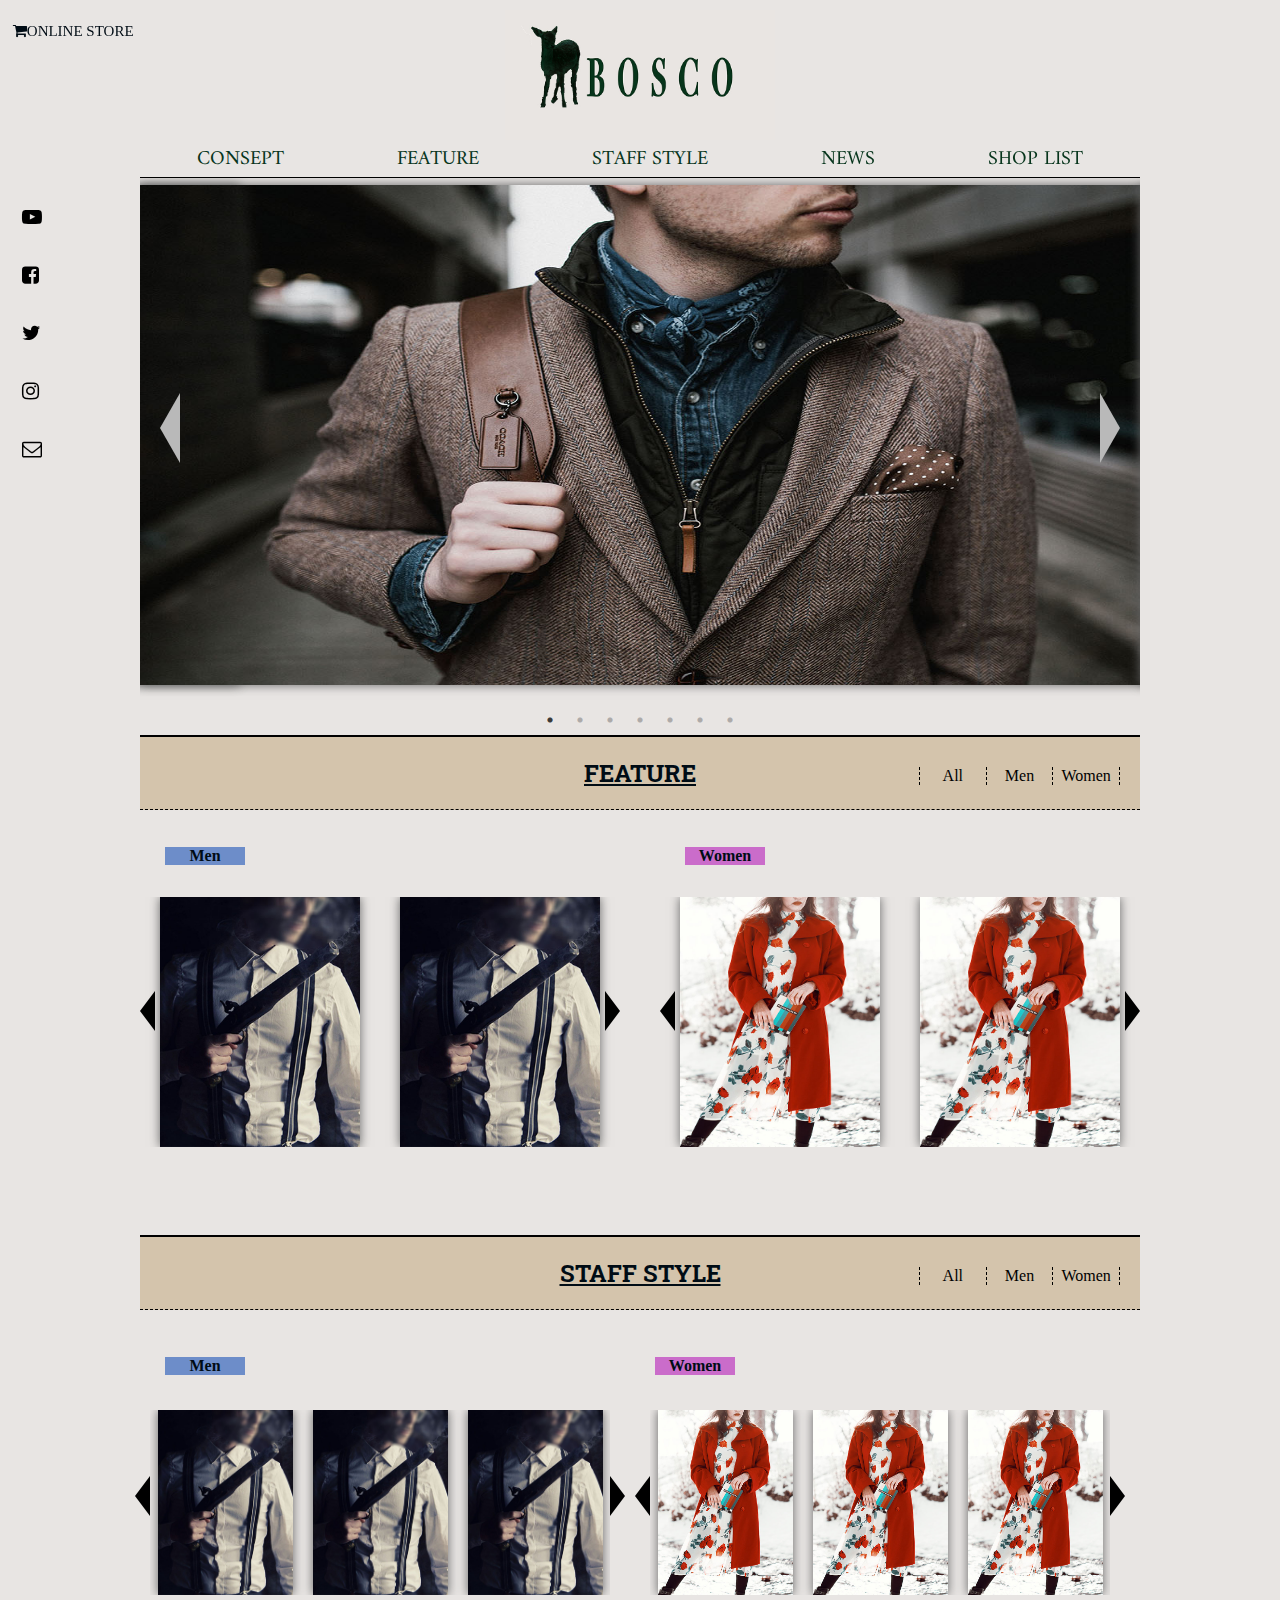
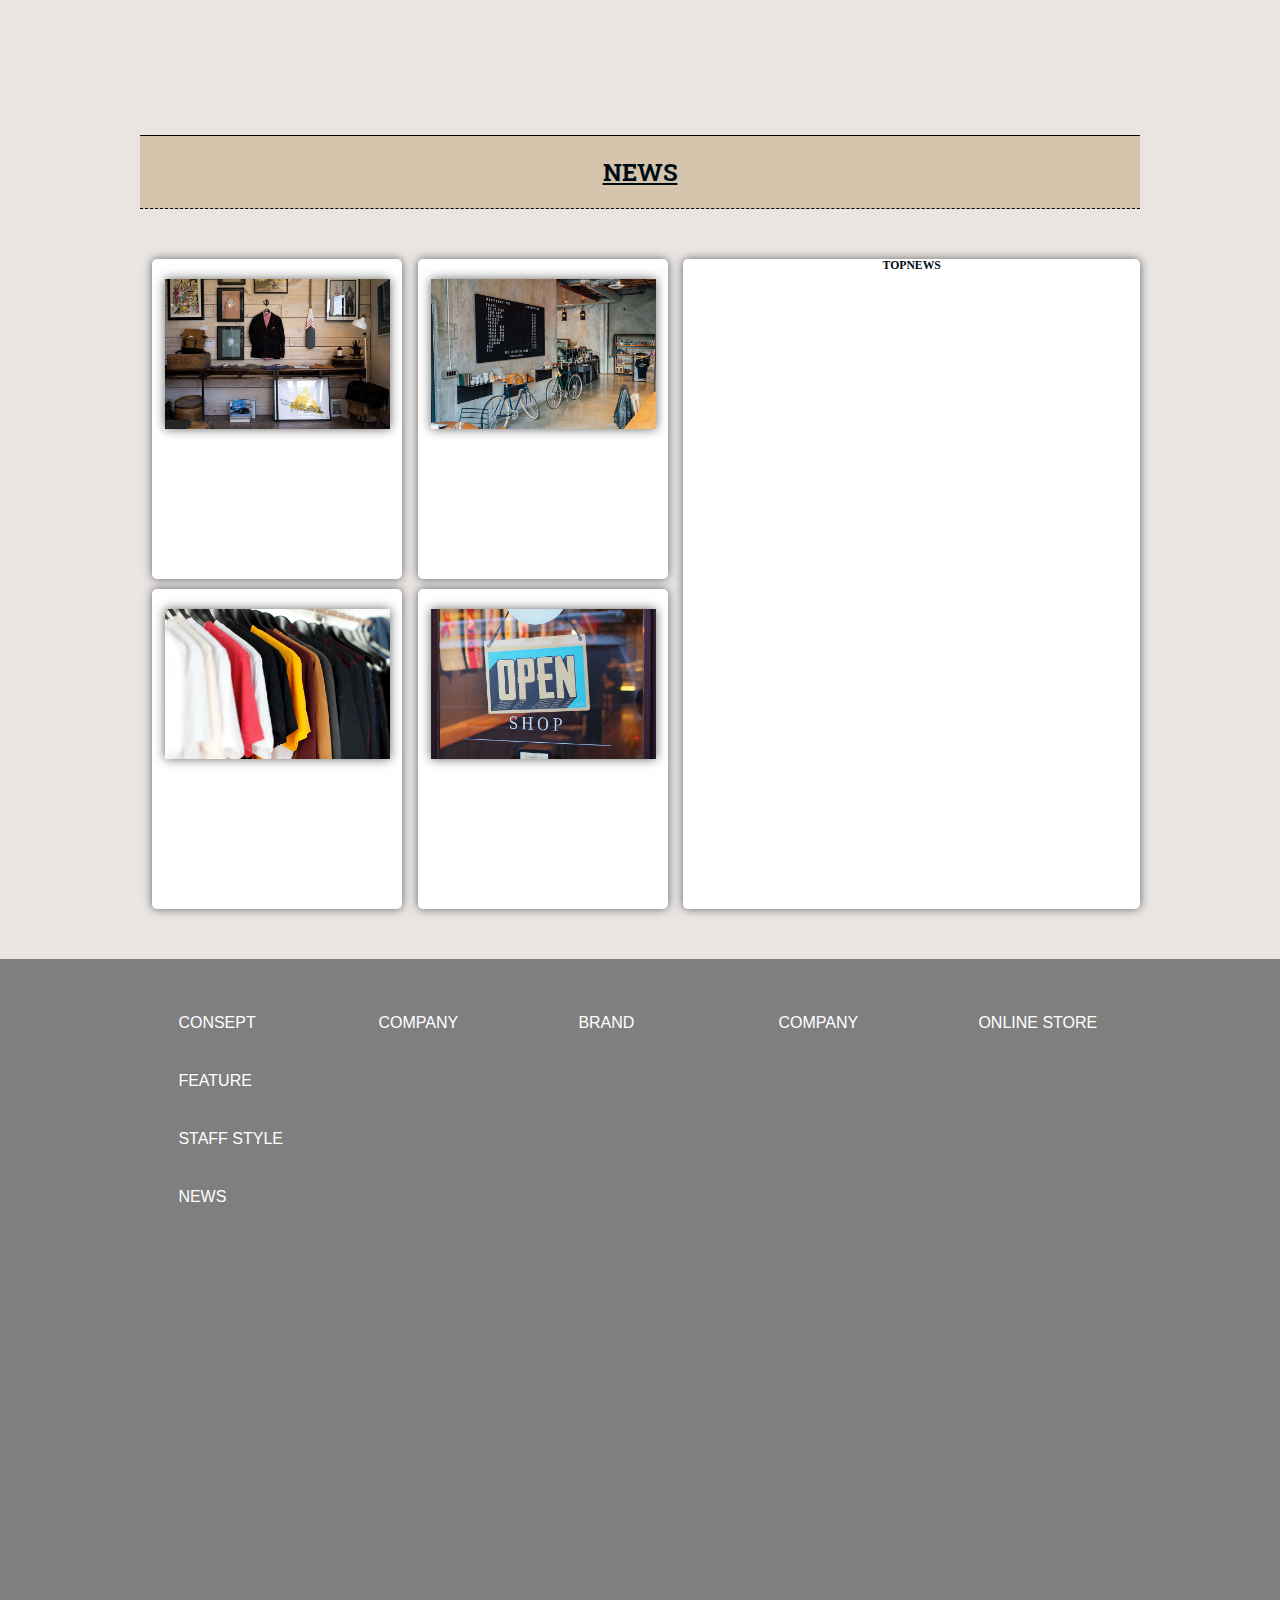
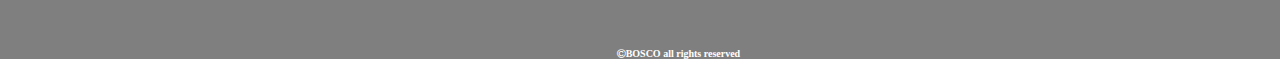
==== commit 527554e1: "フッター、画像追加、サイズ変更、NEWS箇所の考案" ====
--- a/index.html
+++ b/index.html
@@ -194,33 +194,33 @@
      <h2>NEWS</h2>
     <div class="newsbox">
      <div class="newscontent">
-       <div class="js-modal-open" href="" data-target="modal01"><div class="newsimg1"><img src="img/sample1.jpg" alt="news1"></div></div>
-       <div class="js-modal-open" href="" data-target="modal02"><div class="newsimg2"><img src="img/sample1.jpg" alt="news2"></div></div>
-       <div class="js-modal-open" href="" data-target="modal03"><div class="newsimg3"><img src="img/sample1.jpg" alt="news3"></div></div>
-       <div class="js-modal-open" href="" data-target="modal04"><div class="newsimg4"><img src="img/sample1.jpg" alt="news4"></div></div>
+       <div class="js-modal-open" href="" data-target="modal01"><div class="newsimg1"><img src="img/news1.jpg" alt="news1"><p></p></div></div>
+       <div class="js-modal-open" href="" data-target="modal02"><div class="newsimg2"><img src="img/news2.jpg" alt="news2"></div></div>
+       <div class="js-modal-open" href="" data-target="modal03"><div class="newsimg3"><img src="img/news3.jpg" alt="news3"></div></div>
+       <div class="js-modal-open" href="" data-target="modal04"><div class="newsimg4"><img src="img/news4.jpg" alt="news4"></div></div>
      </div>
      <div id="modal01" class="modal js-modal">
       <div class="modal__bg js-modal-close"></div>
       <div class="modal__content">
-        <div class="bignewsimg1"><img src="img/sample1.jpg" alt="bignews1"></div>
+        <div class="bignewsimg1"><img src="img/news1.jpg" alt="bignews1"></div>
       </div>
      </div>
      <div id="modal02" class="modal js-modal">
       <div class="modal__bg js-modal-close"></div>
       <div class="modal__content">
-        <div class="bignewsimg2"><img src="img/sample1.jpg" alt="bignews2"></div>
+        <div class="bignewsimg2"><img src="img/news2.jpg" alt="bignews2"></div>
       </div>
      </div>
      <div id="modal03" class="modal js-modal">
       <div class="modal__bg js-modal-close"></div>
       <div class="modal__content">
-        <div class="bignewsimg3"><img src="img/sample1.jpg" alt="bignews3"></div>
+        <div class="bignewsimg3"><img src="img/news3.jpg" alt="bignews3"></div>
       </div>
      </div>
      <div id="modal04" class="modal js-modal">
       <div class="modal__bg js-modal-close"></div>
       <div class="modal__content">
-        <div class="bignewsimg4"><img src="img/sample1.jpg" alt="bignews4"></div>
+        <div class="bignewsimg4"><img src="img/news4.jpg" alt="bignews4"></div>
         <a class="js-modal-close" href="">閉じる</a>
       </div>
      </div>
@@ -231,18 +231,38 @@
    </div>
    </section>
  </main>
- <footer class="footerbox">
+ <footer>
+   <section  class="footerbox">
     <div class="foot1">
-      <p>CONSEPT<br>FEATURE<br>STAFF STYLE<br>NEWS</p>
+      <ul class="footlist1">
+       <li><a href="#">CONSEPT</a></li>
+       <li><a href="#">FEATURE</a></li>
+       <li><a href="#">STAFF STYLE</a></li>
+       <li><a href="#">NEWS</a></li>
+      </ul>
     </div>
     <div class="foot2">
-      <p>COMPANY</p>
+      <ul class="footlist2">
+       <li><a href="#">COMPANY</a></li>
+      </ul>
     </div>
     <div class="foot3">
-      <p>BRAND</p>
+      <ul class="footlist3">
+       <li><a href="#">BRAND</a></li>
+     </ul>
     </div>
     <div class="foot4">
-      <p>ONLINE STORE</p>
+      <ul class="footlist4">
+       <li><a href="#">COMPANY</a></li>
+      </ul>
+    </div>
+    <div class="foot5">
+      <ul class="footlist5">
+       <li><a href="#">ONLINE STORE</a></li>
+      </ul>
+    </div>
+    <div class="company">
+      <h2><i class="fa fa-copyright" aria-hidden="true"></i>BOSCO all rights reserved</h2>
     </div>
  </footer>
 </body>
--- a/css/style.css
+++ b/css/style.css
@@ -1256,45 +1256,108 @@
   right: 5px;
 } 
 /*フッター*/
+footer{
+  width: 100%;
+  height: 700px;
+  background-color: #7f7f7f;
+  text-align: center;
+  position: relative;
+}
 .footerbox{
-  width: 100%;
-  height: 500px;
-  background-color: #7f7f7f;
+  width: 1000px;
+  height: auto;
   display: inline-flex;
-  margin: 0 auto;
+  margin-top: 4%;
+  margin-left: 6%;
+}
+.footerbox a{
+  width: 200px;
+  height: 300px;
+  color: #fff;
+  text-decoration: none;
+}
+.footerbox a:hover{
+  color: rgb(238, 238, 238);
 }
 .foot1{
   width: 200px;
   color: #fff;
   font-family: 'Franklin Gothic Medium', 'Arial Narrow', Arial, sans-serif;
   font-size: 1.6rem;
-  margin: auto;
-}
-.foot1 p{
-  width: 200px;
+  text-align: left;
+}
+ul.footlist1{
+  width: 200px;
+  height: 400px;
   margin: 2% 0;
+  list-style: none;
+  padding-bottom: 3%;
+}
+ul.footlist1 li{
+  padding-bottom: 20%;
 }
 .foot2{
   width: 200px;
   color: #fff;
   font-family: 'Franklin Gothic Medium', 'Arial Narrow', Arial, sans-serif;
   font-size: 1.6rem;
-  margin: auto;
+  text-align: left;
+}
+ul.footlist2{
+  width: 200px;
+  margin: 2% 0;
+  list-style: none;
 }
 .foot3{
   width: 200px;
   color: #fff;
   font-family: 'Franklin Gothic Medium', 'Arial Narrow', Arial, sans-serif;
   font-size: 1.6rem;
-  margin: auto;
+  text-align: left;
+}
+ul.footlist3{
+  width: 200px;
+  margin: 2% 0;
+  list-style: none;
 }
 .foot4{
   width: 200px;
   color: #fff;
   font-family: 'Franklin Gothic Medium', 'Arial Narrow', Arial, sans-serif;
   font-size: 1.6rem;
-  margin: auto;
-}
+  text-align: left;
+}
+ul.footlist4{
+  width: 200px;
+  margin: 2% 0;
+  list-style: none;
+}
+.foot5{
+  width: 200px;
+  color: #fff;
+  font-family: 'Franklin Gothic Medium', 'Arial Narrow', Arial, sans-serif;
+  font-size: 1.6rem;
+  text-align: left;
+}
+ul.footlist5{
+  width: 200px;
+  margin: 2% 0;
+  list-style: none;
+}
+.company{
+  width: 1000px;
+  height: auto;
+  padding-bottom: 0;
+  position: absolute;
+  bottom: 0;
+}
+.company h2{
+  height: auto;
+  font-size: 1rem;
+  color: #fff;
+}
+
+
 
 
 
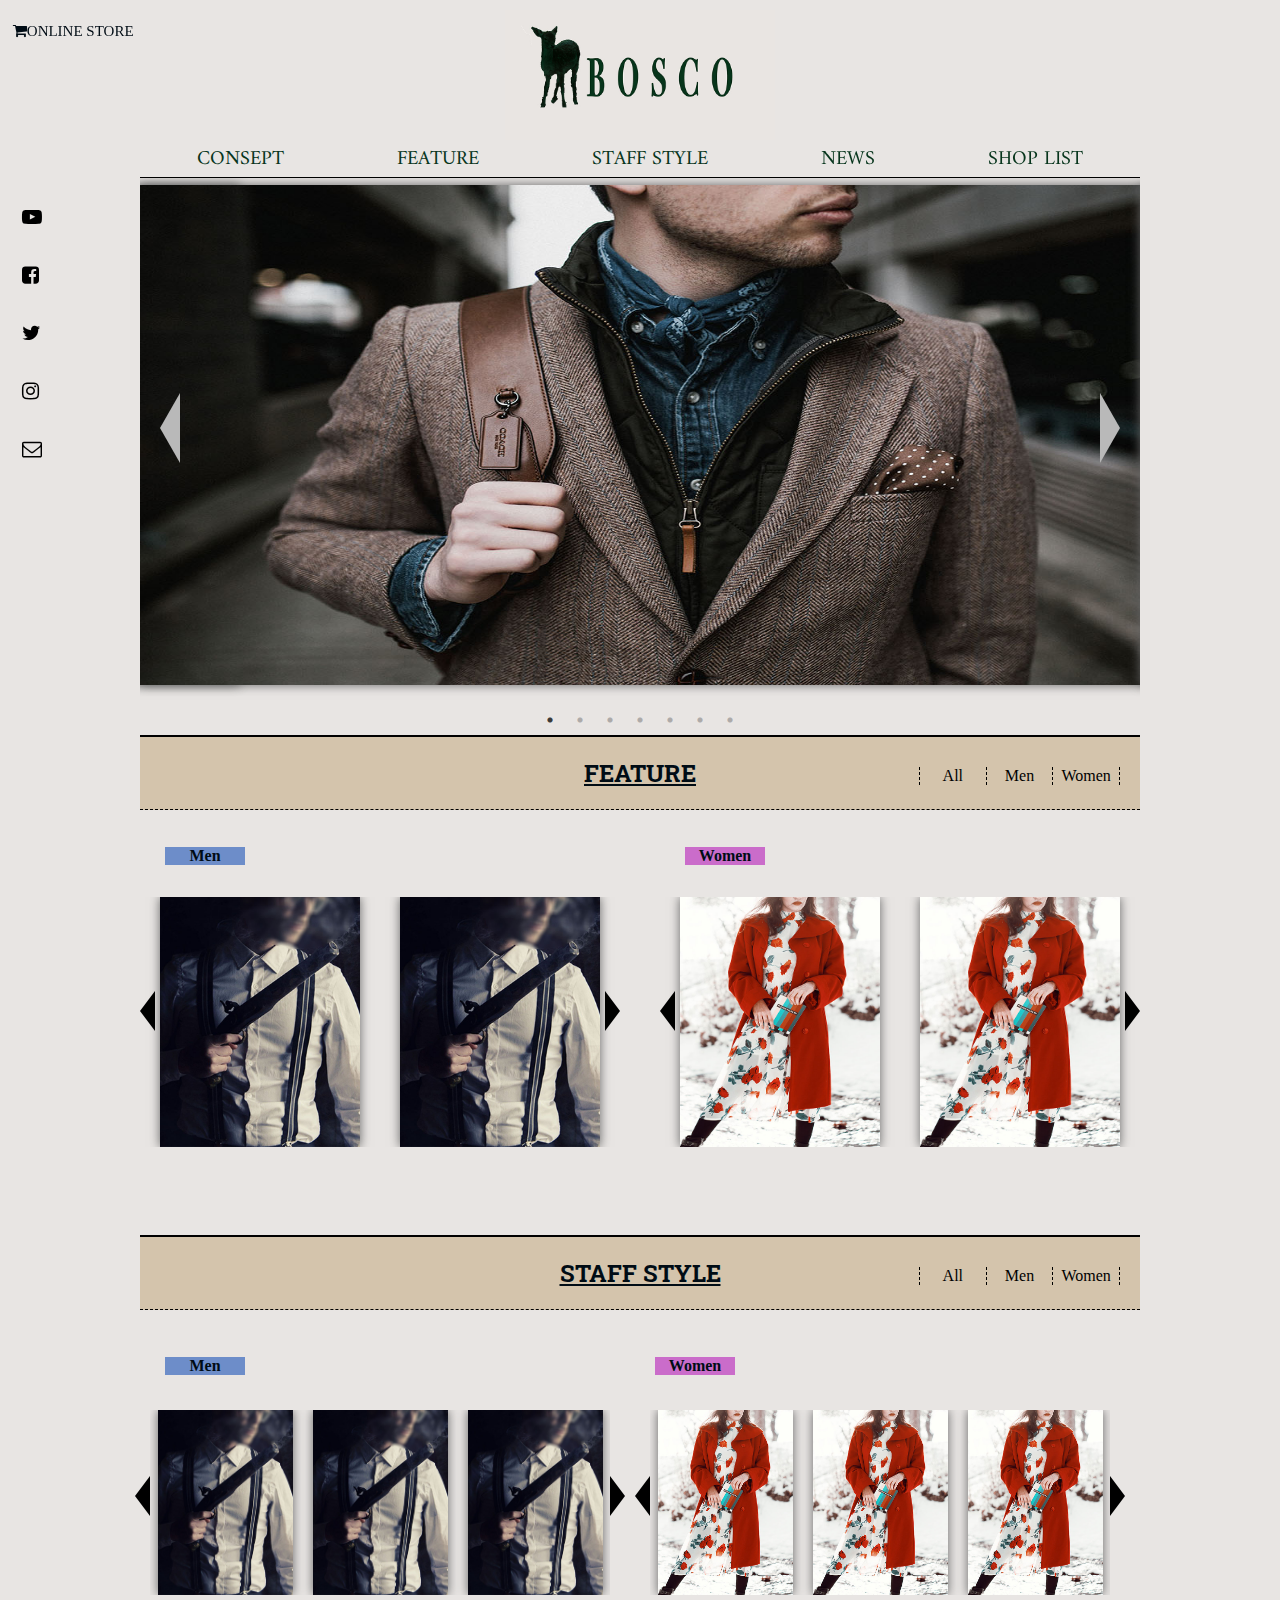
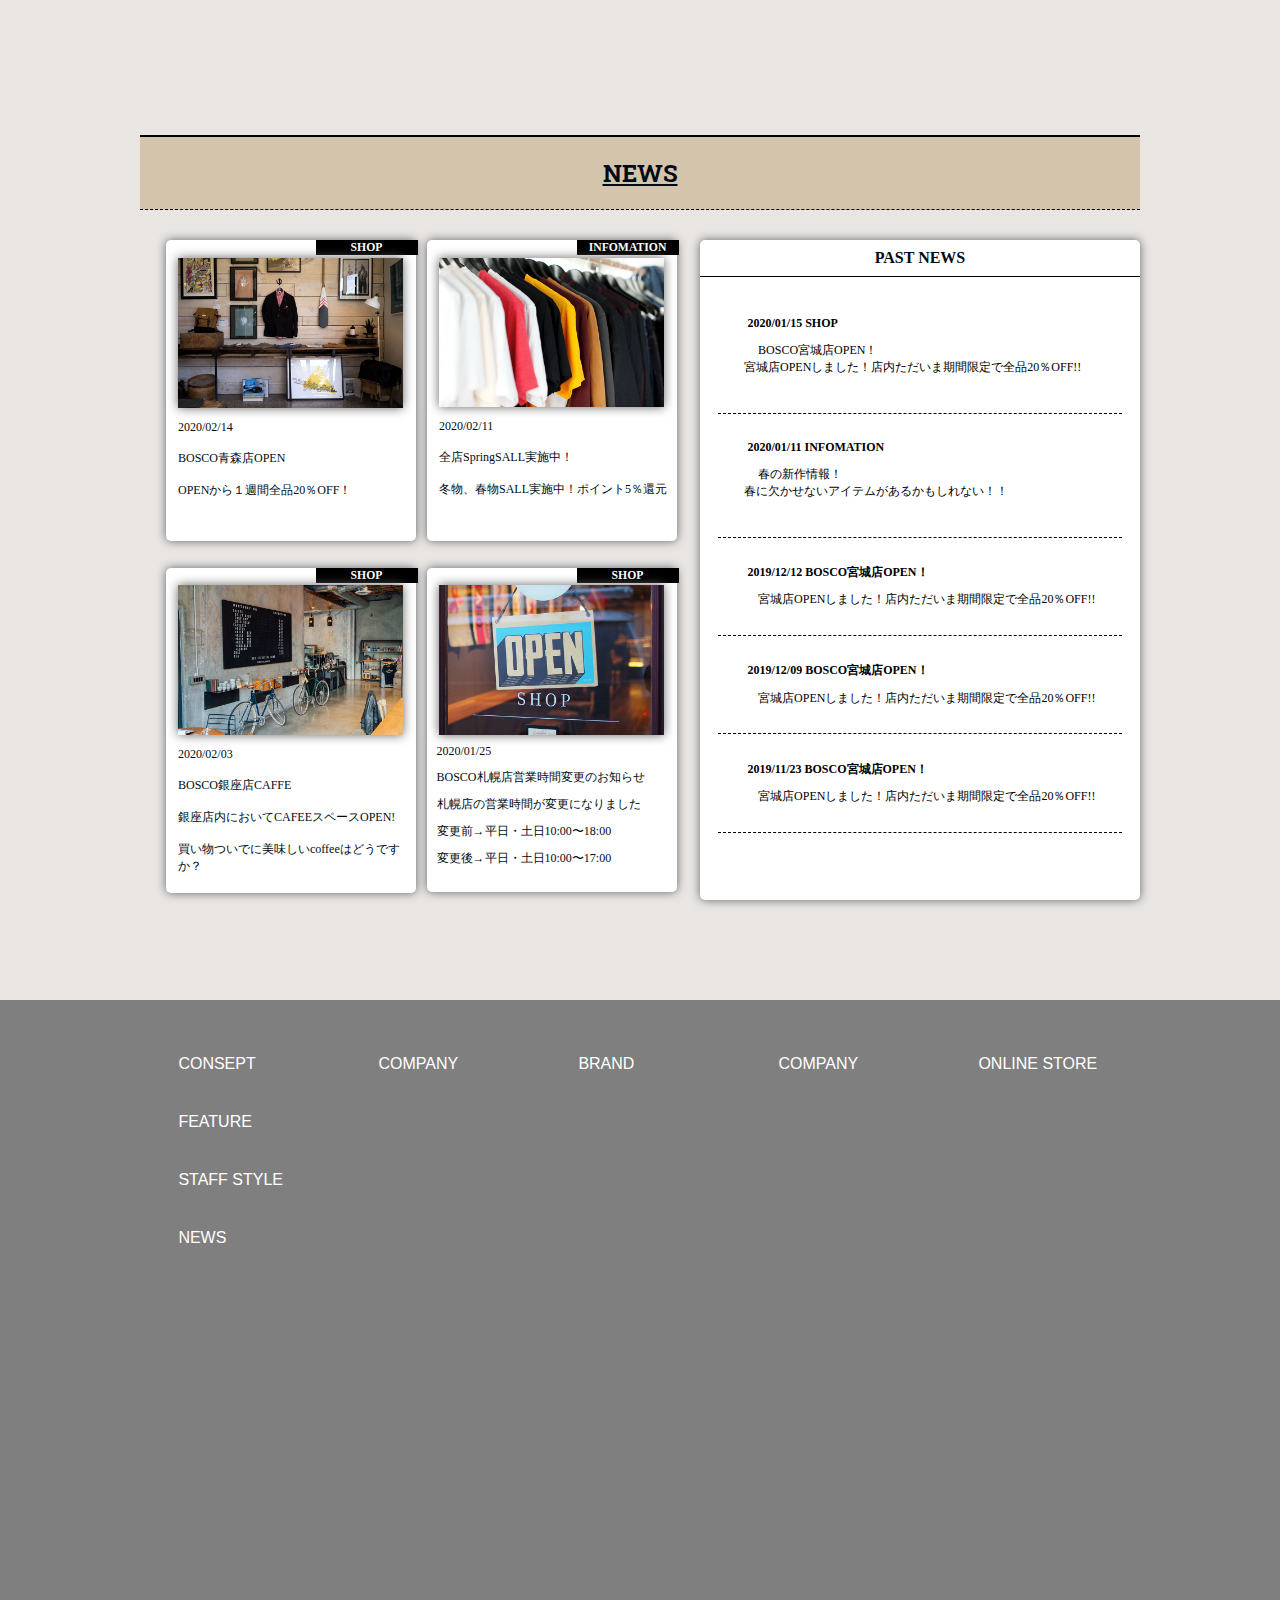
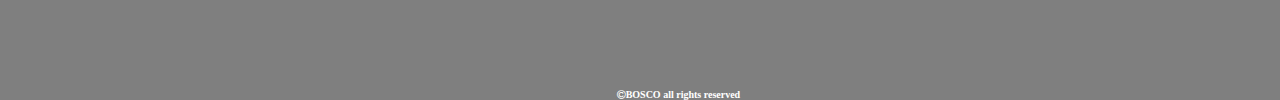
==== commit 20f3f34b: "NEWS箇所作成中です。" ====
--- a/index.html
+++ b/index.html
@@ -194,15 +194,35 @@
      <h2>NEWS</h2>
     <div class="newsbox">
      <div class="newscontent">
-       <div class="js-modal-open" href="" data-target="modal01"><div class="newsimg1"><img src="img/news1.jpg" alt="news1"><p></p></div></div>
-       <div class="js-modal-open" href="" data-target="modal02"><div class="newsimg2"><img src="img/news2.jpg" alt="news2"></div></div>
-       <div class="js-modal-open" href="" data-target="modal03"><div class="newsimg3"><img src="img/news3.jpg" alt="news3"></div></div>
-       <div class="js-modal-open" href="" data-target="modal04"><div class="newsimg4"><img src="img/news4.jpg" alt="news4"></div></div>
+       <div class="js-modal-open" href="" data-target="modal01">
+         <div class="newsimg1"><h3>SHOP</h3><img src="img/news1.jpg" alt="news1">
+          <p>2020/02/14</p><p>BOSCO青森店OPEN</p><p>OPENから１週間全品20％OFF！</p>
+         </div> 
+       </div>
+       <div class="js-modal-open" href="" data-target="modal02">
+         <div class="newsimg2"><h3>INFOMATION</h3><img src="img/news2.jpg" alt="news2">
+          <p>2020/02/11</p><p>全店SpringSALL実施中！</p><p>冬物、春物SALL実施中！ポイント5％還元</p>
+         </div>
+       </div>
+       <div class="js-modal-open" href="" data-target="modal03">
+         <div class="newsimg3"><h3>SHOP</h3><img src="img/news3.jpg" alt="news3">
+          <p>2020/02/03</p><p>BOSCO銀座店CAFFE</p><p>銀座店内においてCAFEEスペースOPEN!</p><p>買い物ついでに美味しいcoffeeはどうですか？</p>
+         </div>
+       </div>
+       <div class="js-modal-open" href="" data-target="modal04">
+         <div class="newsimg4"><h3>SHOP</h3><img src="img/news4.jpg" alt="news4">
+          <p>2020/01/25</p><p>BOSCO札幌店営業時間変更のお知らせ</p><p>札幌店の営業時間が変更になりました</p><p>変更前→平日・土日10:00〜18:00</p><p>変更後→平日・土日10:00〜17:00</p>
+         </div>
+       </div>
      </div>
      <div id="modal01" class="modal js-modal">
       <div class="modal__bg js-modal-close"></div>
       <div class="modal__content">
-        <div class="bignewsimg1"><img src="img/news1.jpg" alt="bignews1"></div>
+        <div class="bignewsimg1">
+          <h3>SHOP</h3>
+          <img src="img/news1.jpg" alt="bignews1">
+          <p>2020/02/14</p><p>BOSCO青森店OPEN</p><p>OPENから１週間全品20％OFF！</p>
+        </div>
       </div>
      </div>
      <div id="modal02" class="modal js-modal">
@@ -221,15 +241,21 @@
       <div class="modal__bg js-modal-close"></div>
       <div class="modal__content">
         <div class="bignewsimg4"><img src="img/news4.jpg" alt="bignews4"></div>
-        <a class="js-modal-close" href="">閉じる</a>
-      </div>
-     </div>
-     <div class="newssub">
-       <h3>TOPNEWS</h3>
-     </div>
-    </div>
-   </div>
-   </section>
+      </div>
+     </div>
+      <div class="newssub">
+        <h3>PAST NEWS</h3>
+       <ul class="newslist">
+        <li><a href="#"><h4>2020/01/15 SHOP</h4><p>BOSCO宮城店OPEN！</p>宮城店OPENしました！店内ただいま期間限定で全品20％OFF!!</p></a></li>
+        <li><a href="#"><h4>2020/01/11 INFOMATION</h4><p>春の新作情報！</p>春に欠かせないアイテムがあるかもしれない！！</p></a></li>
+        <li><a href="#"><h4>2019/12/12 BOSCO宮城店OPEN！</h4><p>宮城店OPENしました！店内ただいま期間限定で全品20％OFF!!</p></a></li>
+        <li><a href="#"><h4>2019/12/09 BOSCO宮城店OPEN！</h4><p>宮城店OPENしました！店内ただいま期間限定で全品20％OFF!!</p></a></li>
+        <li><a href="#"><h4>2019/11/23 BOSCO宮城店OPEN！</h4><p>宮城店OPENしました！店内ただいま期間限定で全品20％OFF!!</p></a></li>
+       </ul>
+      </div>
+    </div>
+   </div>
+  </section>
  </main>
  <footer>
    <section  class="footerbox">
--- a/css/style.css
+++ b/css/style.css
@@ -176,7 +176,6 @@
     padding-top: 165px;
     width: 100%;
     height: auto;
-    overflow: hidden;
     margin: auto;
     box-sizing:border-box；
   }
@@ -642,32 +641,52 @@
   border-top: 20px solid transparent;
   border-bottom: 20px solid transparent;
 }
-
+/*news*/
 .news{
   width: 1000px;
+  height: auto;
   margin: auto;
 }
 .news-2{
    width: 100%;
-   border-top: solid black 1px;
-   margin: auto;
-  }
+   border-top: solid black 2px;
+   height: auto;
+}
 .newsbox{
-  width: 100%;
-  margin: 0 auto;
+  margin-left: 1%;
   text-align: center;
   display: flex;
-  padding: 5% 0;
+  padding-top: 3%;
+  padding-bottom: 10%;
+}
+.newscontent{
+  width: 1000px;
+  height: auto;
+  display: flex;
+  flex-wrap: wrap;
+}
+.newscontent h3{
+  width: 100px;
+  background-color: black;
+  color: #fff;
+  border: dashed black 1px;
+  margin-left: 60%;
+  margin-bottom: 1%;
+}
+.js-modal-open{
+  width: 250px;
+  height: 300px;
+  padding: 0 1%;
+  padding-bottom: 5%;
 }
 .newsimg1{
   width: 250px;
-  height: 320px;
+  height: auto;
   background-color: white;
   box-shadow: 0 0 10px rgb(100, 100, 100);
   transition: .3s;
-  position: absolute;
-  left: 2px;
   border-radius: 5px;
+  padding-bottom: 15%;
 }
 .newsimg1:hover {
 	box-shadow: 0 15px 30px -5px rgba(0,0,0,.15), 0 0 5px rgba(0,0,0,.1);
@@ -678,18 +697,23 @@
   width: 90%;
   background-color: white;
   box-shadow: 0 0 10px rgb(100, 100, 100);
-  margin: 20px 0;
+}
+.newsimg1 p{
+  font-size: 1.2rem;
+  margin-top: 2%;
+  margin-left: 3%;
+  padding: 2%;
+  text-align: left;
+  font-family: Cambria, Cochin, Georgia, Times, 'Times New Roman', serifs;
 }
 .newsimg2{
   width: 250px;
-  height: 320px;
+  height: auto;
   background-color: white;
   box-shadow: 0 0 10px rgb(100, 100, 100);
   transition: .3s;
-  position: absolute;
-  bottom: 0;
-  left: 2px;
   border-radius: 5px;
+  padding-bottom: 15%;
 }
 .newsimg2:hover {
 	box-shadow: 0 15px 30px -5px rgba(0,0,0,.15), 0 0 5px rgba(0,0,0,.1);
@@ -700,18 +724,23 @@
   width: 90%;
   background-color: white;
   box-shadow: 0 0 10px rgb(100, 100, 100);
-  margin: 20px 0;
+}
+.newsimg2 p{
+  font-size: 1.2rem;
+  margin-top: 2%;
+  margin-left: 3%;
+  padding: 2%;
+  text-align: left;
+  font-family: Cambria, Cochin, Georgia, Times, 'Times New Roman', serifs;
 }
 .newsimg3{
   width: 250px;
-  height: 320px;
+  height: auto;
   background-color: white;
   box-shadow: 0 0 10px rgb(100, 100, 100);
   transition: .3s;
-  position: absolute;
-  top: 0;
-  right: 25px;
   border-radius: 5px;
+  padding-bottom: 5%;
 }
 .newsimg3:hover {
 	box-shadow: 0 15px 30px -5px rgba(0,0,0,.15), 0 0 5px rgba(0,0,0,.1);
@@ -722,18 +751,23 @@
   width: 90%;
   background-color: white;
   box-shadow: 0 0 10px rgb(100, 100, 100);
-  margin: 20px 0;
+}
+.newsimg3 p{
+  font-size: 1.2rem;
+  margin-top: 2%;
+  margin-left: 3%;
+  padding: 2%;
+  text-align: left;
+  font-family: Cambria, Cochin, Georgia, Times, 'Times New Roman', serifs;
 }
 .newsimg4{
   width: 250px;
-  height: 320px;
+  height: auto;
   background-color: white;
   box-shadow: 0 0 10px rgb(100, 100, 100);
   transition: .3s;
-  position: absolute;
-  top: 330px;
-  right: 25px;
   border-radius: 5px;
+  padding-bottom: 9%;
 }
 .newsimg4:hover {
 	box-shadow: 0 15px 30px -5px rgba(0,0,0,.15), 0 0 5px rgba(0,0,0,.1);
@@ -744,7 +778,14 @@
   width: 90%;
   background-color: white;
   box-shadow: 0 0 10px rgb(100, 100, 100);
-  margin: 20px 0;
+}
+.newsimg4 p{
+  font-size: 1.2rem;
+  margin-top: 2%;
+  margin-left: 3%;
+  padding: 1%;
+  text-align: left;
+  font-family: Cambria, Cochin, Georgia, Times, 'Times New Roman', serifs;
 }
 .news h2{
   width: 1000px;
@@ -857,12 +898,54 @@
 }
 .newssub{
   background-color: white;
-  width: 630px;
-  height: 650px;
+  width: 600px;
+  height: 660px;
+  margin: auto;
   border-radius: 5px;
   box-shadow: 0 0 10px rgb(100, 100, 100);
 }
-
+.newssub h3{
+  width: 100%;
+  height: auto;
+  padding: 2% 0;
+  border-bottom: solid black 1px;
+  font-size: 1.6rem;
+}
+ul.newslist{
+  width: 100%;
+  height: auto;
+  list-style: none;
+  text-align: left;
+  padding: 3% 0;
+}
+ul.newslist h4{
+  width: 100%;
+  height: auto;
+  font-size: 1.2rem;
+  margin-left: 1%; 
+}
+ul.newslist li{
+  width: 80%;
+  height: auto;
+  font-size: 1.2rem;
+  margin-left: 4%;
+  padding: 6%;
+  border-bottom: dashed black 1px;
+}
+ul.newslist p{
+  width: 100%;
+  height: auto;
+  font-size: 1.2rem;
+  padding-top: 3%;
+  margin-left: 4%;
+}
+ul.newslist a{
+  text-decoration: none;
+  color: #000000;
+}
+ul.newslist a:hover{
+  color: #6d6d6d;
+}
 /*コンセプト*/
 .conseptbox{
    width: 1000px;
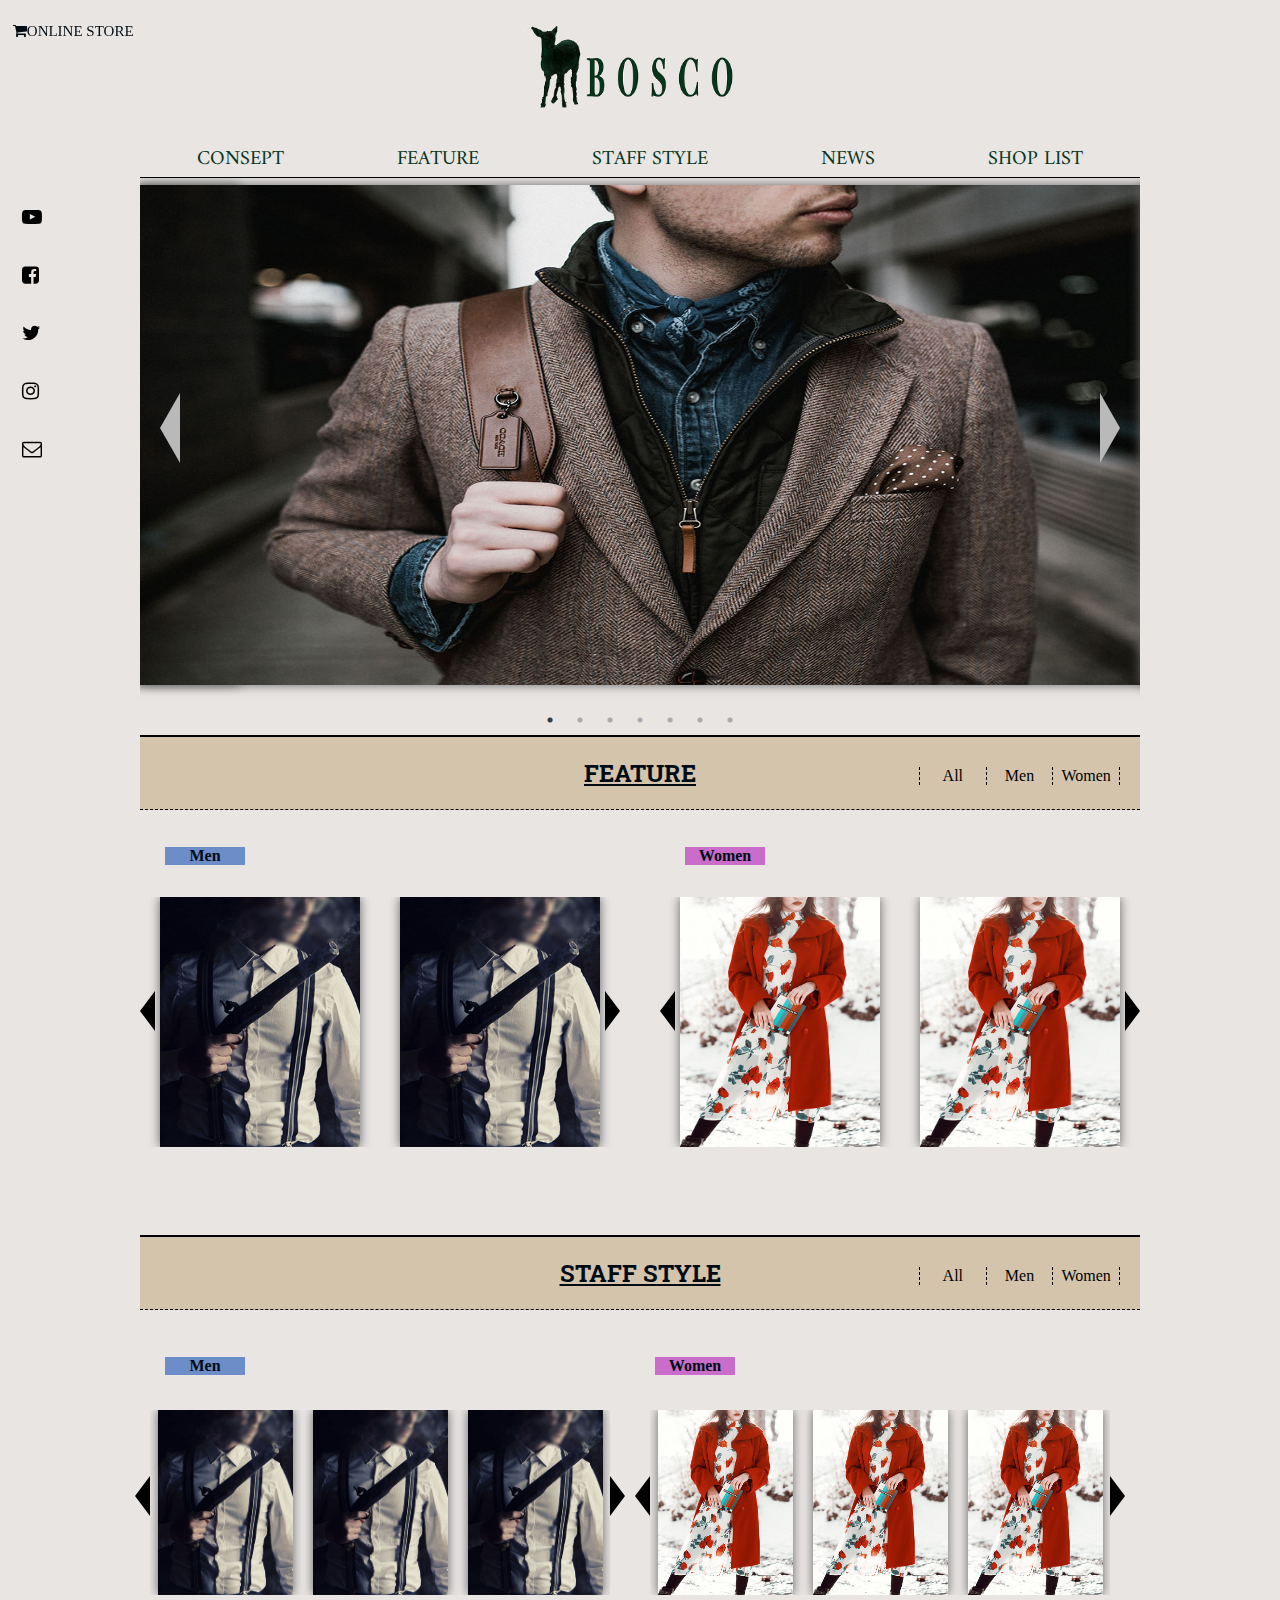
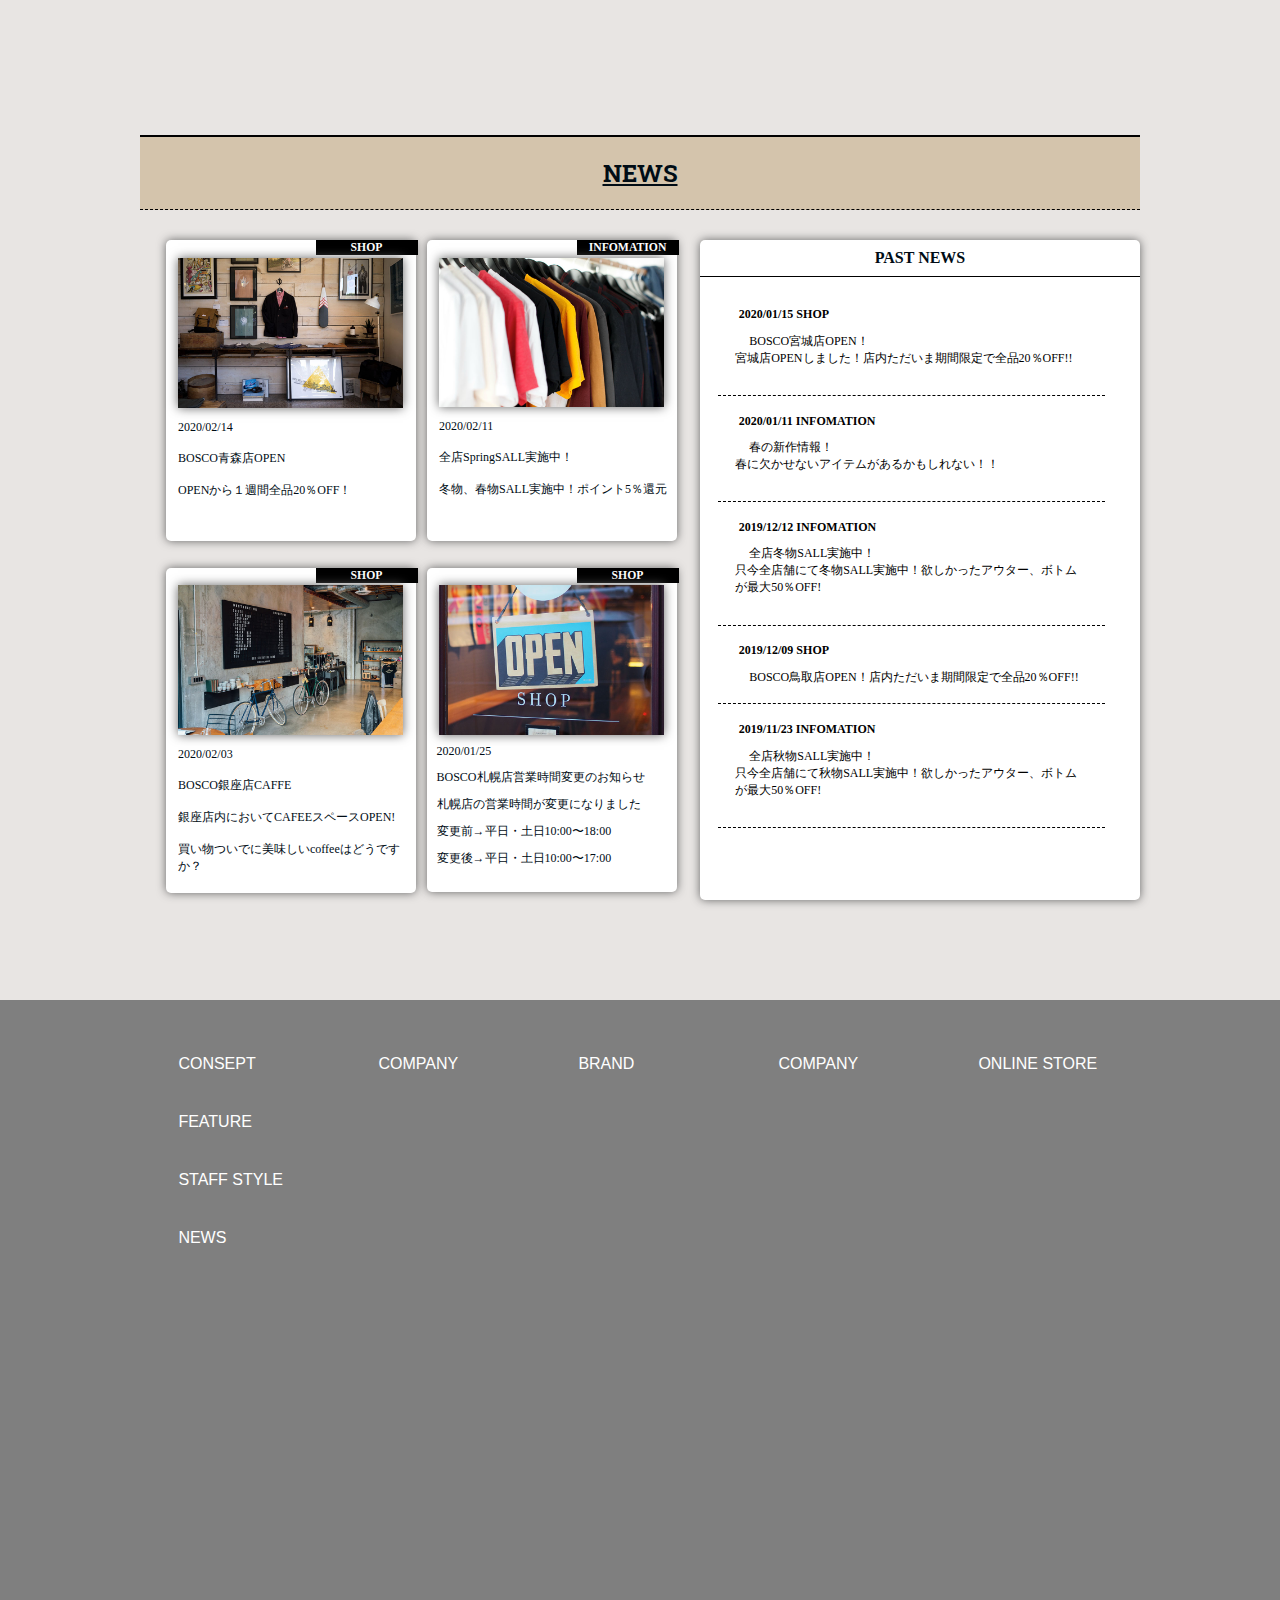
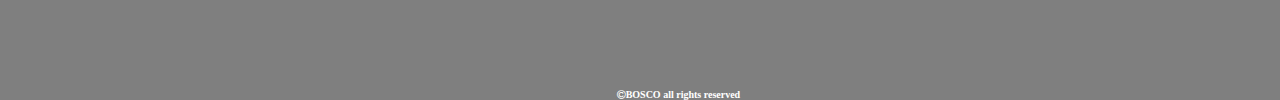
==== commit a99d8790: "NEWS部分作成、FB事項少し修正、他ページのレイアウト考案、他ページ作成" ====
--- a/index.html
+++ b/index.html
@@ -221,26 +221,38 @@
         <div class="bignewsimg1">
           <h3>SHOP</h3>
           <img src="img/news1.jpg" alt="bignews1">
-          <p>2020/02/14</p><p>BOSCO青森店OPEN</p><p>OPENから１週間全品20％OFF！</p>
+          <p>2020/02/14</p><p>BOSCO青森店OPEN！</p><p>青森県りんご市〇〇町にOPEN！！</p><p>全商品１週間全品20％OFF！ポイントも5％還元！</p><p>店舗限定アイテムもありますので運んでください！</p>
         </div>
       </div>
      </div>
      <div id="modal02" class="modal js-modal">
       <div class="modal__bg js-modal-close"></div>
       <div class="modal__content">
-        <div class="bignewsimg2"><img src="img/news2.jpg" alt="bignews2"></div>
+        <div class="bignewsimg2">
+          <h3>INFOMATION</h3>
+          <img src="img/news2.jpg" alt="bignews2">
+          <p>2020/02/11</p><p>全店SpringSALL実施中！ポイント5％還元!</p><p>冬物、春物SALL実施中！最大70%OFF〜40%OFF！</p><p>欲しかったあのアイテムを手に入れよう！</p>
+        </div>
       </div>
      </div>
      <div id="modal03" class="modal js-modal">
       <div class="modal__bg js-modal-close"></div>
       <div class="modal__content">
-        <div class="bignewsimg3"><img src="img/news3.jpg" alt="bignews3"></div>
+        <div class="bignewsimg3">
+          <h3>SHOP</h3>
+          <img src="img/news3.jpg" alt="bignews3">
+          <p>2020/02/03</p><p>BOSCO銀座店CAFFE</p><p>銀座店内においてCAFEEスペースOPEN!</p><p>買い物ついでに美味しいcoffeeはどうですか？</p>
+        </div>
       </div>
      </div>
      <div id="modal04" class="modal js-modal">
       <div class="modal__bg js-modal-close"></div>
       <div class="modal__content">
-        <div class="bignewsimg4"><img src="img/news4.jpg" alt="bignews4"></div>
+        <div class="bignewsimg4">
+          <h3>SHOP</h3>
+          <img src="img/news4.jpg" alt="bignews4">
+          <p>2020/01/25</p><p>BOSCO札幌店営業時間変更のお知らせ</p><p>札幌店の営業時間が変更になりました</p><p>変更前→平日・土日10:00〜18:00</p><p>変更後→平日・土日10:00〜17:00</p>
+        </div>
       </div>
      </div>
       <div class="newssub">
@@ -248,9 +260,9 @@
        <ul class="newslist">
         <li><a href="#"><h4>2020/01/15 SHOP</h4><p>BOSCO宮城店OPEN！</p>宮城店OPENしました！店内ただいま期間限定で全品20％OFF!!</p></a></li>
         <li><a href="#"><h4>2020/01/11 INFOMATION</h4><p>春の新作情報！</p>春に欠かせないアイテムがあるかもしれない！！</p></a></li>
-        <li><a href="#"><h4>2019/12/12 BOSCO宮城店OPEN！</h4><p>宮城店OPENしました！店内ただいま期間限定で全品20％OFF!!</p></a></li>
-        <li><a href="#"><h4>2019/12/09 BOSCO宮城店OPEN！</h4><p>宮城店OPENしました！店内ただいま期間限定で全品20％OFF!!</p></a></li>
-        <li><a href="#"><h4>2019/11/23 BOSCO宮城店OPEN！</h4><p>宮城店OPENしました！店内ただいま期間限定で全品20％OFF!!</p></a></li>
+        <li><a href="#"><h4>2019/12/12 INFOMATION</h4><p>全店冬物SALL実施中！</p>只今全店舗にて冬物SALL実施中！欲しかったアウター、ボトムが最大50％OFF!</p></a></li>
+        <li><a href="#"><h4>2019/12/09 SHOP</h4><p>BOSCO鳥取店OPEN！店内ただいま期間限定で全品20％OFF!!</p></a></li>
+        <li><a href="#"><h4>2019/11/23 INFOMATION</h4><p>全店秋物SALL実施中！</p>只今全店舗にて秋物SALL実施中！欲しかったアウター、ボトムが最大50％OFF!</p></a></li>
        </ul>
       </div>
     </div>
--- a/css/style.css
+++ b/css/style.css
@@ -133,7 +133,7 @@
   }
   ul.subcontact{
     width: 150px;
-    height: 0;
+    height: auto;
     margin: 1%;
     position: relative;
     z-index: 1;
@@ -149,7 +149,7 @@
   }
   ul.subcontact li:hover a{
     transform: translateY(-4px);
-    height: 0;
+    height: auto;
     width: 120px;
     display: block;
     background-color: rgba(255,255,255,0.7);
@@ -813,6 +813,7 @@
   top: 0;
   width: 100%;
   z-index: 50000;
+  left: 0;
 }
 .modal__bg{
   background: rgba(0,0,0,0.8);
@@ -820,6 +821,7 @@
   position: absolute;
   width: 100%;
   z-index: 20000;
+  
 }
 .modal__content{
   width: 1000px;
@@ -827,6 +829,22 @@
   position: absolute;
   transform: translate(-50%,-50%);
   z-index: 25000;
+}
+.modal__content h3{
+  width: 100px;
+  background-color: black;
+  font-size: 1.4rem;
+  color: #fff;
+  border: dashed black 1px;
+  margin-left: 70%;
+  margin-bottom: 1%;
+}
+.modal__content p{
+  width: 100%;
+  font-size: 1.4rem;
+  font-family: Cambria, Cochin, Georgia, Times, 'Times New Roman', serifs;
+  text-align: left;
+  padding: 4% 5%;
 }
 .bignewsimg1{
   width: 400px;
@@ -836,14 +854,14 @@
   transition: .7s;
   position: absolute;
   top: 200px;
-  left: 900px;
+  left: 1300px;
   border-radius: 5px;
 }
 .bignewsimg1 img{
   width: 90%;
   background-color: white;
   box-shadow: 0 0 10px rgb(100, 100, 100);
-  margin: 20px 0;
+  margin: 10px 0;
 }
 .bignewsimg2{
   width: 400px;
@@ -860,7 +878,7 @@
   width: 90%;
   background-color: white;
   box-shadow: 0 0 10px rgb(100, 100, 100);
-  margin: 20px 0;
+  margin: 10px 0;
 }
 .bignewsimg3{
   width: 400px;
@@ -877,7 +895,7 @@
   width: 90%;
   background-color: white;
   box-shadow: 0 0 10px rgb(100, 100, 100);
-  margin: 20px 0;
+  margin: 10px 0;
 }
 .bignewsimg4{
   width: 400px;
@@ -894,7 +912,7 @@
   width: 90%;
   background-color: white;
   box-shadow: 0 0 10px rgb(100, 100, 100);
-  margin: 20px 0;
+  margin: 10px 0;
 }
 .newssub{
   background-color: white;
@@ -929,7 +947,7 @@
   height: auto;
   font-size: 1.2rem;
   margin-left: 4%;
-  padding: 6%;
+  padding: 4%;
   border-bottom: dashed black 1px;
 }
 ul.newslist p{
@@ -957,29 +975,44 @@
    height: 500px;
  }
  .conseptbox h1{
+   width: 180px;
    font-size: 2.8rem;
+   margin: auto;
+   padding-top: 2%;
+   border-bottom: solid black 1px;
  }
  .consept{
    width: 1000px;
+   margin: auto;
    padding: 3% 0;
  }
  .consept h2{
    font-size: 3.6rem;
  }
  .consept p{
+   width: 700px;
+   height: auto;
+   margin: auto;
+   padding: 3% 0;
    font-size: 2rem;
+   text-align: justify;
+   font-family: 'Fira Sans Condensed', sans-serif;
+   font-family: 'Grenze', serif;
  }
  /*フューチャー*/
  /*all*/
  .feature_allbox{
   width: 1000px;
-  height: 800px;
+  height: auto;
   margin: 0 auto;
-  padding: 2% 0;
+  position: relative;
+  
 }
 .feature_all{
   width: 1000px;
-  margin: auto;
+  height: auto;
+  margin: auto;
+  background-color: #fff;
 }
 .feature_all h3{
   width: 1000px;
@@ -1001,32 +1034,52 @@
   margin-top: 1%;
 }
 .features_all{
-  width: 850px;
-  background-color: white;
-  position: absolute;
-  top: 0;
-  left: 150px
+  width: 880px;
+  height: auto;
+  background-color: white;
+  position: absolute;
+  top: 160px;
+  right: 5px;
 }
 .features_all h4{
   width: 200px;
   margin-bottom: 1%;
   font-size: 4rem;
   font-family: 'Amatic SC', cursive;
-  position: absolute;
-  top:20px;
-  left: 40px;
 }
 .features_all h5{
   width: 250px;
-  margin:0 auto;
+  height: auto;
   text-align: center;
   font-size: 2.4rem;
   font-family: 'Franklin Gothic Medium', 'Arial Narrow', Arial, sans-serif;
   border-left: dashed black 1px;
   border-right: dashed black 1px;
-  position: absolute;
-  top: 40px;
-  left: 150px;
+}
+.allmen{
+  width: 700px;
+  list-style: none;
+}
+.allmen li{
+  height: auto;
+  display: inline-flex;
+}
+.allmen img{
+  width: 150px;
+  height: 200px;
+}
+.allwomen{
+  width: 800px;
+  list-style: none;
+}
+.allwomen li{
+  height: auto;
+  display: inline-flex;
+  padding: 2%;
+}
+.allwomen img{
+  width: 150px;
+  height: 200px;
 }
 .features_men{
   width: 600x;
@@ -1035,7 +1088,6 @@
 }
 .tab_wrap2{
   width: 1000px;
-  position: relative;
 }
 .searchbox{
   width: 1000px;
@@ -1043,9 +1095,6 @@
 }
 ul.tab_area3{
   width: 200px;
-  position: absolute;
-  top: 0px;
-  left: 20px;
 }
 ul.tab_area3 li{
   width:100px;
@@ -1345,6 +1394,7 @@
   background-color: #7f7f7f;
   text-align: center;
   position: relative;
+  bottom: 0;
 }
 .footerbox{
   width: 1000px;
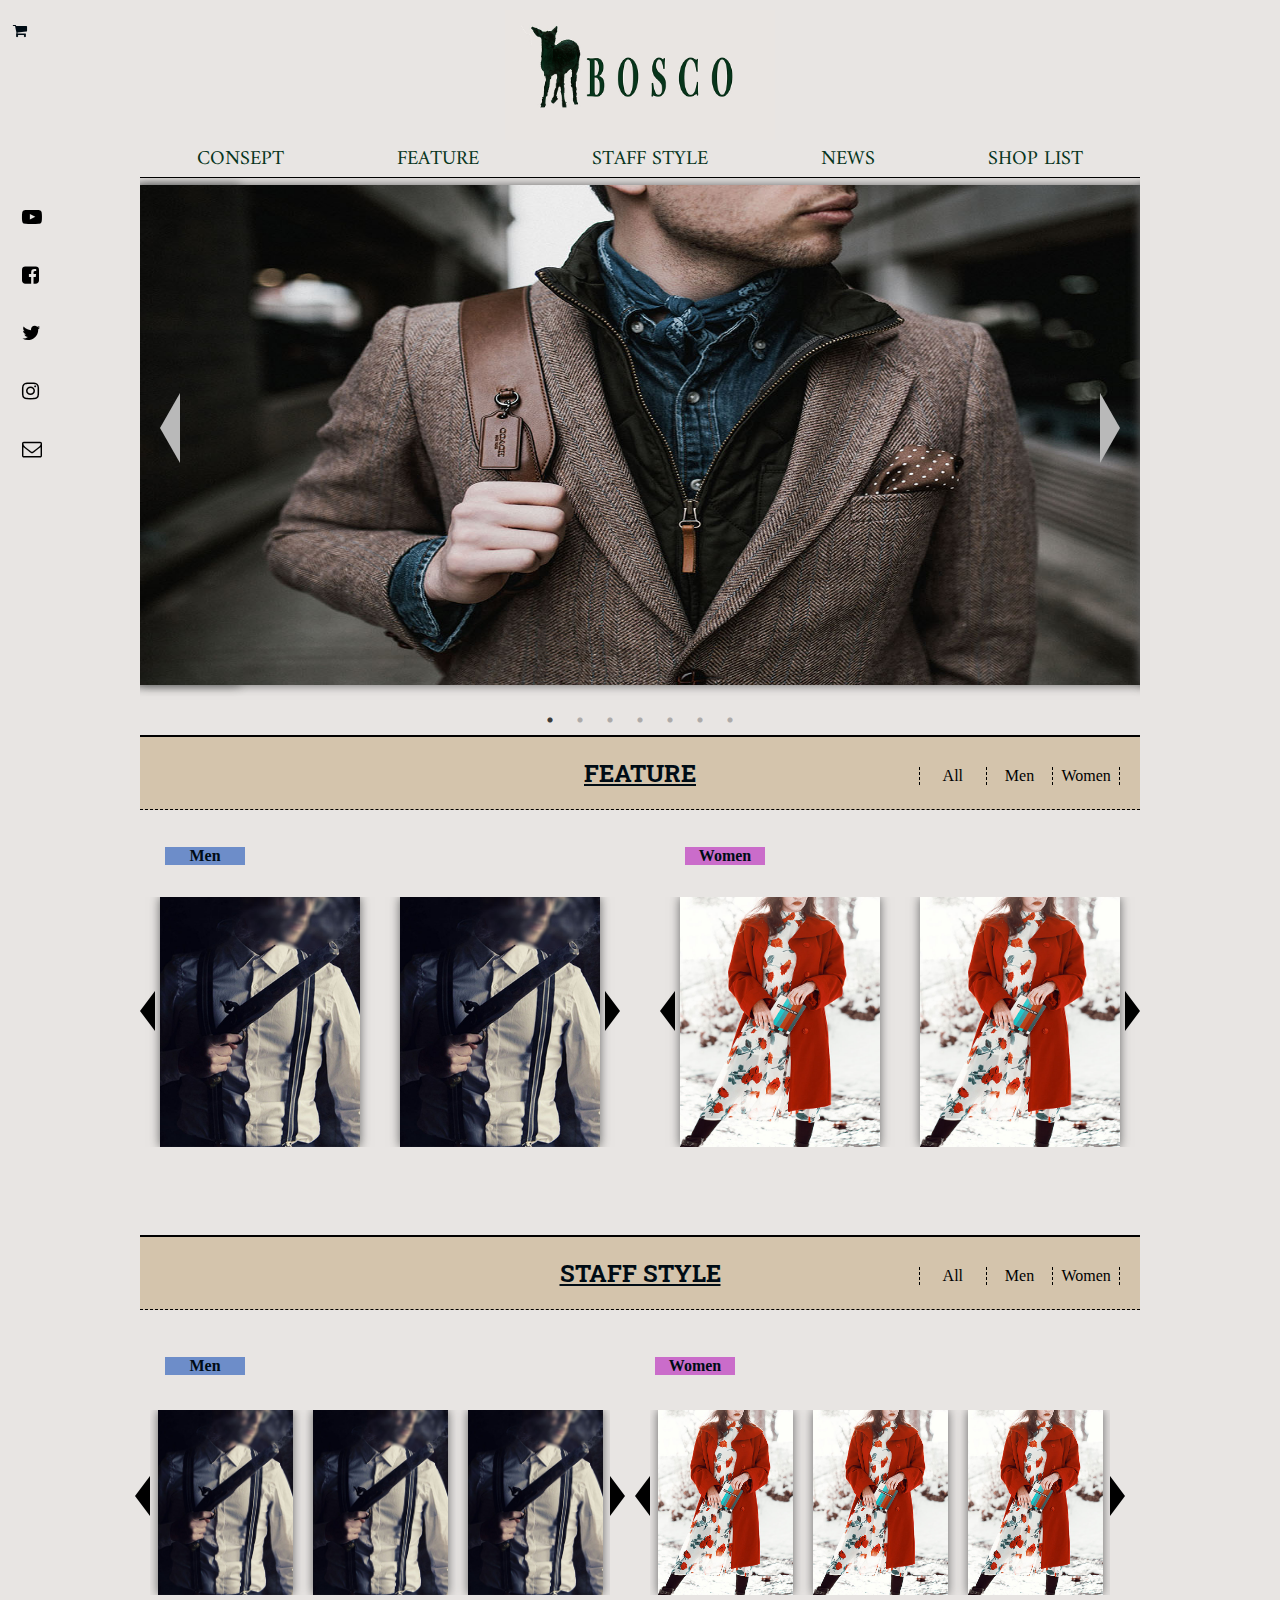
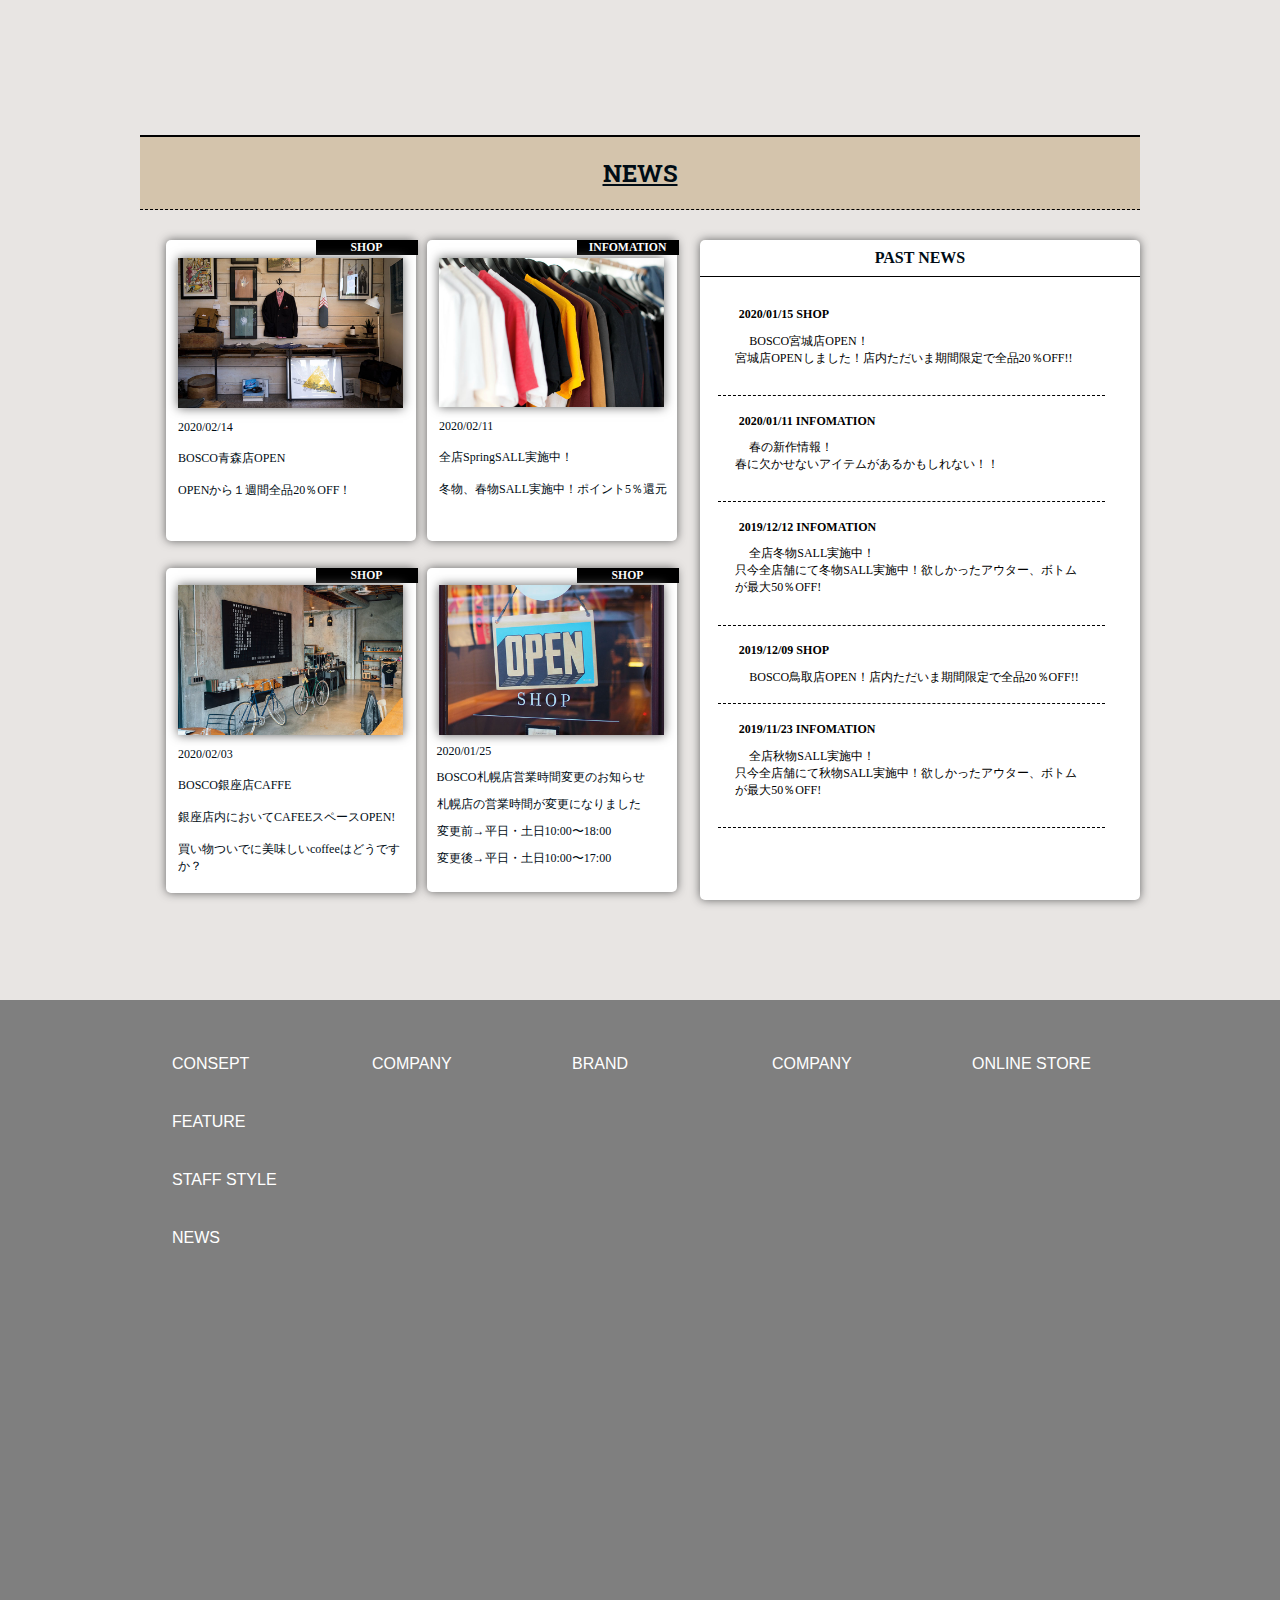
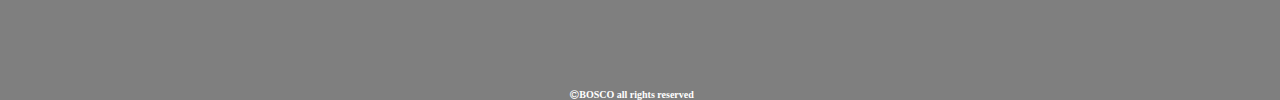
==== commit 652b94e0: "NEWS箇所共通クラス変更、他未だ途中です。" ====
--- a/index.html
+++ b/index.html
@@ -21,7 +21,7 @@
 <body>
  <header class="header">
    <p class="submenu">
-      <i class="fa fa-shopping-cart" aria-hidden="true"></i>ONLINE STORE
+      <i class="fa fa-shopping-cart" aria-hidden="true" alt="ONLINESTORE"></i>
    </p>
   <section class="headerbox">
    <div class="boxlogo">
@@ -80,14 +80,13 @@
       <h2>FEATURE</h2>
     <div class="tab_wrap">
      <ul class="tab_area">
-      <li id="tab1" class="select">All</li>
-      <li id="tab2">Men</li>
-      <li id="tab3">Women</li>
+      <li class="select">All</li>
+      <li>Men</li>
+      <li>Women</li>
      </ul>
     <div class="panel_area">
-    <div id="panel1" class="tab_panel">
+    <div class="tab_panel">
      <h3>Men</h3><h4>Women</h4>
-     <nav id="slider4">
      <ul class="slider4">
       <li><div class="sliderimg4"><a href="#"><img src="img/sample2.jpg" alt="image01"></a></div></li>
       <li><div class="sliderimg4"><a href="#"><img src="img/sample2.jpg" alt="image02"></a></div></li>
@@ -100,29 +99,25 @@
       <li><div class="sliderimg4"><a href="#"><img src="img/sample5.jpg" alt="image03"></a></div></li>
       <li><div class="sliderimg4"><a href="#"><img src="img/sample5.jpg" alt="image04"></a></div></li>
      </ul>
-     </nav>
-    </div>
-    <div id="panel2" class="tab_panel hide">
+    </div>
+    <div class="tab_panel hide">
       <h3>Men</h3>
-     <nav id="slider2">
      <ul class="slider2">
       <li><div class="sliderimg2"><a href="#"><img src="img/sample2.jpg" alt="image01"></a></div></li>
       <li><div class="sliderimg2"><a href="#"><img src="img/sample2.jpg" alt="image02"></a></div></li>
       <li><div class="sliderimg2"><a href="#"><img src="img/sample2.jpg" alt="image03"></a></div></li>
       <li><div class="sliderimg2"><a href="#"><img src="img/sample2.jpg" alt="image04"></a></div></li>
      </ul>
-     </nav>
-    </div>
-    <div id="panel3" class="tab_panel hide">
+    </div>
+    <div class="tab_panel hide">
       <h5>Women</h5>
-     <nav id="slider2">
+     <nav>
      <ul class="slider2">
       <li><div class="sliderimg2"><a href="#"><img src="img/sample5.jpg" alt="image01"></a></div></li>
       <li><div class="sliderimg2"><a href="#"><img src="img/sample5.jpg" alt="image02"></a></div></li>
       <li><div class="sliderimg2"><a href="#"><img src="img/sample5.jpg" alt="image03"></a></div></li>
       <li><div class="sliderimg2"><a href="#"><img src="img/sample5.jpg" alt="image04"></a></div></li>
      </ul>
-     </nav>
     </div>
    </div>
   </div>
@@ -132,14 +127,13 @@
       <h2>STAFF STYLE</h2>
       <div class="tab_wrap">
         <ul class="tab_area2">
-         <li id="tab1" class="select">All</li>
-         <li id="tab2">Men</li>
-         <li id="tab3">Women</li>
+         <li class="select">All</li>
+         <li>Men</li>
+         <li>Women</li>
         </ul>
         <div class="panel_area2">
-          <div id="panel1" class="tab_panel2">
+          <div class="tab_panel2">
             <h3>Men</h3><h4>Women</h4>
-           <nav id="slider3">
             <div class="slider3box">
              <ul class="slider6">
               <li><div class="sliderimg3"><a href="#"><img src="img/sample2.jpg" alt="image01"></a></div></li>
@@ -158,11 +152,9 @@
               <li><div class="sliderimg3"><a href="#"><img src="img/sample5.jpg" alt="image06"></a></div></li>
              </ul>
             </div>
-           </nav>
           </div>
-          <div id="panel2" class="tab_panel2 hide2">
+          <div class="tab_panel2 hide2">
             <h6>Men</h6>
-           <nav id="slider3">
             <ul class="slider3">
               <li><div class="sliderimg3"><a href="#"><img src="img/sample2.jpg" alt="image01"></a></div></li>
               <li><div class="sliderimg3"><a href="#"><img src="img/sample2.jpg" alt="image02"></a></div></li>
@@ -171,11 +163,9 @@
               <li><div class="sliderimg3"><a href="#"><img src="img/sample2.jpg" alt="image05"></a></div></li>
               <li><div class="sliderimg3"><a href="#"><img src="img/sample2.jpg" alt="image06"></a></div></li>
              </ul>
-           </nav>
           </div>
-          <div id="panel3" class="tab_panel2 hide2">
+          <div class="tab_panel2 hide2">
             <h5>Women</h5>
-          <nav id="slider3">
            <ul class="slider3">
              <li><div class="sliderimg3"><a href="#"><img src="img/sample5.jpg" alt="image01"></a></div></li>
              <li><div class="sliderimg3"><a href="#"><img src="img/sample5.jpg" alt="image02"></a></div></li>
@@ -184,7 +174,6 @@
              <li><div class="sliderimg3"><a href="#"><img src="img/sample5.jpg" alt="image05"></a></div></li>
              <li><div class="sliderimg3"><a href="#"><img src="img/sample5.jpg" alt="image06"></a></div></li>
            </ul>
-          </nav>
          </div>
         </div>
        </div>
@@ -195,22 +184,22 @@
     <div class="newsbox">
      <div class="newscontent">
        <div class="js-modal-open" href="" data-target="modal01">
-         <div class="newsimg1"><h3>SHOP</h3><img src="img/news1.jpg" alt="news1">
+         <div class="newsimg shop1"><h3>SHOP</h3><img src="img/news1.jpg" alt="news1">
           <p>2020/02/14</p><p>BOSCO青森店OPEN</p><p>OPENから１週間全品20％OFF！</p>
          </div> 
        </div>
        <div class="js-modal-open" href="" data-target="modal02">
-         <div class="newsimg2"><h3>INFOMATION</h3><img src="img/news2.jpg" alt="news2">
+         <div class="newsimg infomation1"><h3>INFOMATION</h3><img src="img/news2.jpg" alt="news2">
           <p>2020/02/11</p><p>全店SpringSALL実施中！</p><p>冬物、春物SALL実施中！ポイント5％還元</p>
          </div>
        </div>
        <div class="js-modal-open" href="" data-target="modal03">
-         <div class="newsimg3"><h3>SHOP</h3><img src="img/news3.jpg" alt="news3">
+         <div class="newsimg shop2"><h3>SHOP</h3><img src="img/news3.jpg" alt="news3">
           <p>2020/02/03</p><p>BOSCO銀座店CAFFE</p><p>銀座店内においてCAFEEスペースOPEN!</p><p>買い物ついでに美味しいcoffeeはどうですか？</p>
          </div>
        </div>
        <div class="js-modal-open" href="" data-target="modal04">
-         <div class="newsimg4"><h3>SHOP</h3><img src="img/news4.jpg" alt="news4">
+         <div class="newsimg shop3"><h3>SHOP</h3><img src="img/news4.jpg" alt="news4">
           <p>2020/01/25</p><p>BOSCO札幌店営業時間変更のお知らせ</p><p>札幌店の営業時間が変更になりました</p><p>変更前→平日・土日10:00〜18:00</p><p>変更後→平日・土日10:00〜17:00</p>
          </div>
        </div>
@@ -218,7 +207,7 @@
      <div id="modal01" class="modal js-modal">
       <div class="modal__bg js-modal-close"></div>
       <div class="modal__content">
-        <div class="bignewsimg1">
+        <div class="bignewsimg bigshop1">
           <h3>SHOP</h3>
           <img src="img/news1.jpg" alt="bignews1">
           <p>2020/02/14</p><p>BOSCO青森店OPEN！</p><p>青森県りんご市〇〇町にOPEN！！</p><p>全商品１週間全品20％OFF！ポイントも5％還元！</p><p>店舗限定アイテムもありますので運んでください！</p>
@@ -228,7 +217,7 @@
      <div id="modal02" class="modal js-modal">
       <div class="modal__bg js-modal-close"></div>
       <div class="modal__content">
-        <div class="bignewsimg2">
+        <div class="bignewsimg biginfomation1">
           <h3>INFOMATION</h3>
           <img src="img/news2.jpg" alt="bignews2">
           <p>2020/02/11</p><p>全店SpringSALL実施中！ポイント5％還元!</p><p>冬物、春物SALL実施中！最大70%OFF〜40%OFF！</p><p>欲しかったあのアイテムを手に入れよう！</p>
@@ -238,7 +227,7 @@
      <div id="modal03" class="modal js-modal">
       <div class="modal__bg js-modal-close"></div>
       <div class="modal__content">
-        <div class="bignewsimg3">
+        <div class="bignewsimg bigshop2">
           <h3>SHOP</h3>
           <img src="img/news3.jpg" alt="bignews3">
           <p>2020/02/03</p><p>BOSCO銀座店CAFFE</p><p>銀座店内においてCAFEEスペースOPEN!</p><p>買い物ついでに美味しいcoffeeはどうですか？</p>
@@ -248,7 +237,7 @@
      <div id="modal04" class="modal js-modal">
       <div class="modal__bg js-modal-close"></div>
       <div class="modal__content">
-        <div class="bignewsimg4">
+        <div class="bignewsimg bigshop3">
           <h3>SHOP</h3>
           <img src="img/news4.jpg" alt="bignews4">
           <p>2020/01/25</p><p>BOSCO札幌店営業時間変更のお知らせ</p><p>札幌店の営業時間が変更になりました</p><p>変更前→平日・土日10:00〜18:00</p><p>変更後→平日・土日10:00〜17:00</p>
--- a/css/style.css
+++ b/css/style.css
@@ -10,19 +10,19 @@
     background-color: #e8e5e3;
 }
 /*ヘッダー*/
- .header{
-   position: fixed;
-   width: 100%;
-   z-index: 1000;
- } 
- .headerbox{
+.header{
+    position: fixed;
+    width: 100%;
+    z-index: 1000;
+} 
+.headerbox{
     background-color: #e8e5e3;
     width: 100%;
     height: 170px;
     text-align: center;
     z-index: 1000;
-  }
-  .submenu{
+}
+.submenu{
     width: 100%;
     font-size: 1.5rem;
     margin: 1%;
@@ -30,44 +30,44 @@
     left: 0;
     top:10px;
     z-index: 10;
-  }
-  .boxlogo {
+}
+.boxlogo{
     background-color: #e8e5e3;
     width: 1000px;
     margin: auto;
-  }
-  .logoimg {
+}
+.logoimg{
     width: 270px;
     height: 130px;
     margin-top: 1%;
-  }
-  .logoimg:hover{
+}
+.logoimg:hover{
     -webkit-filter: hue-rotate(180deg);
-     -moz-filter: hue-rotate(180deg);
-     -o-filter: hue-rotate(180deg);
-     -ms-filter: hue-rotate(180deg);
-     filter: hue-rotate(100deg);
-  }
-  .boxmenu{
+    -moz-filter: hue-rotate(180deg);
+    -o-filter: hue-rotate(180deg);
+    -ms-filter: hue-rotate(180deg);
+    filter: hue-rotate(100deg);
+}
+.boxmenu{
     width: 100%;
     margin: auto;
     background-color: #e8e5e3;
-  }
-  ul.inner{
+}
+ul.inner{
     margin: 0 auto;
     width: 1000px;
     border-bottom: solid black 1px;
     display: flex;
-  }
-  ul.inner a{
+}
+ul.inner a{
     text-decoration: none;
     color: #07351c;
     display: block;
-  }
-  ul.inner a:hover{
+}
+ul.inner a:hover{
     color: teal;
-  }
-  ul.inner li{
+}
+ul.inner li{
     font-size: 2rem;
     padding: 0 4%;
     font-family: 'Amiri', serif;
@@ -76,13 +76,13 @@
     position: relative;
     transition: 0.5s;
     box-sizing: border-box;
-  }
-  ul.inner li:hover{
+}
+ul.inner li:hover{
     box-shadow: 0 15px 30px -5px rgba(0,0,0,.15), 0 0 5px rgba(0,0,0,.1);
     transform: translateY(-4px);
     text-decoration: underline;
-  }
-  ul.inner li ul{
+}
+ul.inner li ul{
     list-style: none;
     position: absolute;
     top: 100%;
@@ -90,55 +90,55 @@
     width: 100%;
     margin: 0;
     padding: 0
-  }
-  ul.inner li ul li {
-      overflow: hidden;
-      width: 100%;
-      height: 0;
-      color: #fff;
-      transition: .2s;
-      -moz-transition: .2s;
-      -webkit-transition: .2s;
-      -o-transition: .2s;
-      -ms-transition: .2s;
-      transition: .2s;
-    }
-  ul.inner li:hover ul {
-      display: block;
-    }
-  ul.inner li:hover ul li{
-      overflow: visible;
-      height: 38px;
-    }
-  ul.inner li:hover ul li:first-child{
-      border-top: 0;
-    }
-  ul.inner li:hover ul li:last-child{
-      border-bottom: 0;
-    }
-  ul.inner li ul li a {
-      padding: 13px 15px;
-      background: rgba(255, 255, 255, 0.815);
-      text-align: left;
-      font-size: 12px;
-      font-weight: normal;
-    }
-  ul.inner li:hover > ul > li {
-      overflow: visible;
-      height: 40px;
-    }
-  .contactbox{
+}
+ul.inner li ul li {
+    overflow: hidden;
+    width: 100%;
+    height: 0;
+    color: #fff;
+    transition: .2s;
+    -moz-transition: .2s;
+    -webkit-transition: .2s;
+    -o-transition: .2s;
+    -ms-transition: .2s;
+    transition: .2s;
+}
+ul.inner li:hover ul {
+    display: block;
+}
+ul.inner li:hover ul li{
+    overflow: visible;
+    height: 38px;
+}
+ul.inner li:hover ul li:first-child{
+    border-top: 0;
+}
+ul.inner li:hover ul li:last-child{
+    border-bottom: 0;
+}
+ul.inner li ul li a {
+    padding: 13px 15px;
+    background: rgba(255, 255, 255, 0.815);
+    text-align: left;
+    font-size: 12px;
+    font-weight: normal;
+}
+ul.inner li:hover > ul > li {
+    overflow: visible;
+    height: 40px;
+}
+.contactbox{
     width: 150px;
     z-index: 50;
-  }
-  ul.subcontact{
+}
+ul.subcontact{
     width: 150px;
     height: auto;
     margin: 1%;
     position: relative;
     z-index: 1;
-  }
-  ul.subcontact li{
+}
+ul.subcontact li{
     font-size: 2rem;
     color: black;
     padding: 6% 0;
@@ -146,8 +146,8 @@
     display: flex;
     margin: 20px;
     z-index: 1;
-  }
-  ul.subcontact li:hover a{
+}
+ul.subcontact li:hover a{
     transform: translateY(-4px);
     height: auto;
     width: 120px;
@@ -159,8 +159,8 @@
     font-size: 1.4rem;
     border-radius: 0 10px 10px 0;
     color:teal 1.2rem;
-  }
-  ul.subcontact li a{
+}
+ul.subcontact li a{
     width: 100%;
     height: 100%;
     position: absolute;
@@ -169,1097 +169,999 @@
     font-size: 1.2rem;
     color: #07351c;
     z-index: 11;
-  }
+}
    
   /*メイン*/
-  .mainbox{
+  /*トップ*/
+.mainbox{
     padding-top: 165px;
     width: 100%;
     height: auto;
     margin: auto;
     box-sizing:border-box；
-  }
-  .slider{
+}
+.slider{
     margin: 0 auto;
     width: 1000px;
     height: auto;
     opacity: 0;
     transition: 3s;
 }
-  .slick-initialized{
+.slick-initialized{
     opacity: 1;
 } 
-  .slider img{
+.slider img{
     text-align: center;
     width: 1100px;
     height: 500px;
     box-shadow: 0 0 10px rgb(100, 100, 100);
     margin: auto;
-    
-}
-  .sliderimg{
+}
+.sliderimg{
     width: 100%;
     height: auto;
     margin: auto;
     padding: 2% 0;
     object-fit: cover;
     position: center center;
-  }
-
-/*slick setting*/
-
+}
 button{
-  margin: 0;
-  padding: 0;
-  background: none;
-  border: none;
-  border-radius: 0;
-  outline: none;
-  -webkit-appearance: none;
-  -moz-appearance: none;
-  appearance: none;
+    margin: 0;
+    padding: 0;
+    background: none;
+    border: none;
+    border-radius: 0;
+    outline: none;
+    -webkit-appearance: none;
+    -moz-appearance: none;
+    appearance: none;
 }
 .slide-arrow{
-  position: absolute;
-  top: 45%;
-  margin-top: -15px;
+    position: absolute;
+    top: 45%;
+    margin-top: -15px;
 }
 .prev-arrow{
-  left: 20px;
-  width: 0;
-  height: 0;
-  border: 0;
-  border-left: 0 solid transparent;
-  border-right: 20px solid rgb(185, 185, 185);
-  border-top: 35px solid transparent;
-  border-bottom: 35px solid transparent;
-  z-index: 30;
+    left: 20px;
+    width: 0;
+    height: 0;
+    border: 0;
+    border-left: 0 solid transparent;
+    border-right: 20px solid rgb(185, 185, 185);
+    border-top: 35px solid transparent;
+    border-bottom: 35px solid transparent;
+    z-index: 30;
 }
 .prev-arrow:hover {
-	box-shadow: 0 15px 30px -5px rgba(0,0,0,.15), 0 0 5px rgba(0,0,0,.1);
-  transform: translateY(-4px);
+	  box-shadow: 0 15px 30px -5px rgba(0,0,0,.15), 0 0 5px rgba(0,0,0,.1);
+    transform: translateY(-4px);
 }
 .next-arrow{
-  right: 20px;
-  width: 0;
-  height: 0;
-  border-right: 0 solid transparent;
-  border-left: 20px solid rgb(185, 185, 185);
-  border-top: 35px solid transparent;
-  border-bottom: 35px solid transparent;
-}
+    right: 20px;
+    width: 0;
+    height: 0;
+    border-right: 0 solid transparent;
+    border-left: 20px solid rgb(185, 185, 185);
+    border-top: 35px solid transparent;
+    border-bottom: 35px solid transparent;
+}
+/*feature*/
 .feature{
-  width: 1000px;
-  height: 500px;
-  margin: auto;
-  box-sizing:border-box
-
+    width: 1000px;
+    height: 500px;
+    margin: auto;
+    box-sizing:border-box
 }
 .featurebox{
-  border-top: solid black 2px;
-  width: 100%;
-  margin: 0 auto;
-  text-align: center;
-  position: relative;
+    border-top: solid black 2px;
+    width: 100%;
+    margin: 0 auto;
+    text-align: center;
+    position: relative;
 }
 .featurebox h2{
-  width: 100%;
-  font-size: 2.4rem;
-  text-decoration: underline;
-  font-family: 'Roboto Slab', serif;
-  padding-top: 2%;
-  border-bottom: dashed black 1px;
-  padding-bottom: 2%;
-  background-color: rgb(212, 196, 172);
+    width: 100%;
+    font-size: 2.4rem;
+    text-decoration: underline;
+    font-family: 'Roboto Slab', serif;
+    padding-top: 2%;
+    border-bottom: dashed black 1px;
+    padding-bottom: 2%;
+    background-color: rgb(212, 196, 172);
 }
 ul.tab_area{
-  width: 200px;
-  position: absolute;
-  top: 30px;
-  right: 20px;
-  display:inline-flex;
-  border-left: dashed black 1px;
+    width: 200px;
+    position: absolute;
+    top: 30px;
+    right: 20px;
+    display:inline-flex;
+    border-left: dashed black 1px;
 }
 ul.tab_area li{
-  width:200px;
-  color:black;
-  font-size:1.6rem;
-  cursor:pointer;
-  transition:ease 1s opacity;
-  font-family: 'Amatic SC', cursive;
-  display: block;
-  padding: 0 2%;
-  border-right: dashed black 1px;
+    width:200px;
+    color:black;
+    font-size:1.6rem;
+    cursor:pointer;
+    transition:ease 1s opacity;
+    font-family: 'Amatic SC', cursive;
+    display: block;
+    padding: 0 2%;
+    border-right: dashed black 1px;
 } 
 .hide{
-  display: none;
+    display: none;
 }
 .tab_panel{
-  width: 1000px;
-  padding: 4% 0;
+    width: 1000px;
+    padding: 4% 0;
 }
 .tab_panel h3{
-  width: 80px;
-  background-color: rgb(109, 141, 201);
-  font-size: 1.6rem;
-  font-family: 'Amatic SC', cursive;
-  position: absolute;
-  top: 110px;
-  left: 25px;
+    width: 80px;
+    background-color: rgb(109, 141, 201);
+    font-size: 1.6rem;
+    font-family: 'Amatic SC', cursive;
+    position: absolute;
+    top: 110px;
+    left: 25px;
 }
 .tab_panel h4{
-  width: 80px;
-  background-color: rgb(202, 108, 202);
-  font-size: 1.6rem;
-  font-family: 'Amatic SC', cursive;
-  position: absolute;
-  top: 110px;
-  right: 375px;
+    width: 80px;
+    background-color: rgb(202, 108, 202);
+    font-size: 1.6rem;
+    font-family: 'Amatic SC', cursive;
+    position: absolute;
+    top: 110px;
+    right: 375px;
 }
 .tab_panel h5{
-  width: 80px;
-  background-color: rgb(202, 108, 202);
-  font-size: 1.6rem;
-  font-family: 'Amatic SC', cursive;
-  position: absolute;
-  top: 110px;
-  left: 25px;
+    width: 80px;
+    background-color: rgb(202, 108, 202);
+    font-size: 1.6rem;
+    font-family: 'Amatic SC', cursive;
+    position: absolute;
+    top: 110px;
+    left: 25px;
 }
 ul.slider2{
-  width: 100%;
-  padding: 4% 0;
-  margin: auto;
+    width: 100%;
+    padding: 4% 0;
+    margin: auto;
 }
 ul.slider4{
-  width: 480px;
-  padding: 4% 0;
-  position: absolute;
-  top: 120px;
-  left: 0;
+    width: 480px;
+    padding: 4% 0;
+    position: absolute;
+    top: 120px;
+    left: 0;
 }
 ul.slider5{
-  width: 480px;
-  padding: 4% 0;
-  position: absolute;
-  top: 120px;
-  right: 0;
+    width: 480px;
+    padding: 4% 0;
+    position: absolute;
+    top: 120px;
+    right: 0;
 }
 .sliderimg2{
-  width: 100%;
-  height: auto;
+    width: 100%;
+    height: auto;
 }
 ul.slider2 li{
-  padding: 0 25px;
-  margin: auto;
+    padding: 0 25px;
+    margin: auto;
 }
 ul.slider2 img{
-  margin: auto;
-  text-align: center;
-  height: 250px;
-  width: 200px;
-  box-shadow: 0 0 10px rgb(100, 100, 100);
+    margin: auto;
+    text-align: center;
+    height: 250px;
+    width: 200px;
+    box-shadow: 0 0 10px rgb(100, 100, 100);
 }
 .sliderimg4{
-  width: 100%;
-  height: auto;
+    width: 100%;
+    height: auto;
 }
 ul.slider4 li{
-  padding: 0 20px;
-  margin: auto;
+    padding: 0 20px;
+    margin: auto;
 }
 ul.slider4 img{
-  margin: auto;
-  text-align: center;
-  height: 250px;
-  width: 200px;
-  box-shadow: 0 0 10px rgb(100, 100, 100);
+    margin: auto;
+    text-align: center;
+    height: 250px;
+    width: 200px;
+    box-shadow: 0 0 10px rgb(100, 100, 100);
 }
 ul.slider5 li{
-  padding: 0 20px;
-  margin: auto;
+    padding: 0 20px;
+    margin: auto;
 }
 ul.slider5 img{
-  margin: auto;
-  text-align: center;
-  height: 250px;
-  width: 200px;
-  box-shadow: 0 0 10px rgb(100, 100, 100);
+    margin: auto;
+    text-align: center;
+    height: 250px;
+    width: 200px;
+    box-shadow: 0 0 10px rgb(100, 100, 100);
 }
 button{
-  margin: 0;
-  padding: 0;
-  background: none;
-  border: none;
-  border-radius: 0;
-  outline: none;
-  -webkit-appearance: none;
-  -moz-appearance: none;
-  appearance: none;
+    margin: 0;
+    padding: 0;
+    background: none;
+    border: none;
+    border-radius: 0;
+    outline: none;
+    -webkit-appearance: none;
+    -moz-appearance: none;
+    appearance: none;
 }
 .slide2-arrow{
-  position: absolute;
-  top: 45%;
-  margin-top: -15px;
+    position: absolute;
+    top: 45%;
+    margin-top: -15px;
 }
 button:hover {
-	box-shadow: 0 15px 30px -5px rgba(0,0,0,.15), 0 0 5px rgba(0,0,0,.1);
-  transform: translateY(-4px);
+	  box-shadow: 0 15px 30px -5px rgba(0,0,0,.15), 0 0 5px rgba(0,0,0,.1);
+    transform: translateY(-4px);
 }
 .prev2-arrow{
-  left: 0;
-  width: 0;
-  height: 0;
-  border-left: 0 solid transparent;
-  border-right: 15px solid black;
-  border-top: 20px solid transparent;
-  border-bottom: 20px solid transparent;
-  z-index: 7;
+    left: 0;
+    width: 0;
+    height: 0;
+    border-left: 0 solid transparent;
+    border-right: 15px solid black;
+    border-top: 20px solid transparent;
+    border-bottom: 20px solid transparent;
+    z-index: 7;
 }
 .next2-arrow{
-  right: 0;
-  width: 0;
-  height: 0;
-  border-right: 0 solid transparent;
-  border-left: 15px solid black;
-  border-top: 20px solid transparent;
-  border-bottom: 20px solid transparent;
-}
+    right: 0;
+    width: 0;
+    height: 0;
+    border-right: 0 solid transparent;
+    border-left: 15px solid black;
+    border-top: 20px solid transparent;
+    border-bottom: 20px solid transparent;
+}
+/*staffstyle*/
 .staffstyle{
-  width: 1000px;
-  height: 500px;
-  margin: auto;
-  box-sizing:border-box
-  
+    width: 1000px;
+    height: 500px;
+    margin: auto;
+    box-sizing:border-box;
 }
 .stylebox{
-  border-top: solid black 2px;
-  width: 100%;
-  margin: 0 auto;
-  text-align: center;
-  position: relative;
+    border-top: solid black 2px;
+    width: 100%;
+    margin: 0 auto;
+    text-align: center;
+    position: relative;
 }
 .stylebox h2{
-  width: 1000px;
-  font-size: 2.4rem;
-  text-decoration: underline;
-  font-family: 'Roboto Slab', serif;
-  background-color: rgb(212, 196, 172);
-  padding: 2% 0;
-  border-bottom: dashed black 1px;
+    width: 1000px;
+    font-size: 2.4rem;
+    text-decoration: underline;
+    font-family: 'Roboto Slab', serif;
+    background-color: rgb(212, 196, 172);
+    padding: 2% 0;
+    border-bottom: dashed black 1px;
 }
 ul.slider3{
-  width: 1000px;
-  padding: 9% 5%;
+    width: 1000px;
+    padding: 9% 5%;
 }
 ul.sliderimg3{
-  width: 100%;
-  height: auto;
+    width: 100%;
+    height: auto;
 }
 ul.slider3 li{
-  padding: 0 8px;
-  margin: auto;
+    padding: 0 8px;
+    margin: auto;
 }
 ul.slider3 img{
-  margin: auto;
-  text-align: center;
-  height: 185px;
-  width: 135px;
-  box-shadow: 0 0 10px rgb(100, 100, 100);
+    margin: auto;
+    text-align: center;
+    height: 185px;
+    width: 135px;
+    box-shadow: 0 0 10px rgb(100, 100, 100);
 }
 .slider3box{
-  width: 1000px;
-  height: auto;
-  display: inline-flex;
+    width: 1000px;
+    height: auto;
+    display: inline-flex;
 }
 ul.slider6{
-  width: 48%;
-  padding: 10% 1%;
+    width: 48%;
+    padding: 10% 1%;
 }
 ul.sliderimg6{
-  width: 100%;
-  height: auto;
+    width: 100%;
+    height: auto;
 }
 ul.slider6 li{
-  padding: 0 10px;
-  margin: auto;
+    padding: 0 10px;
+    margin: auto;
 }
 ul.slider6 img{
-  margin: auto;
-  text-align: center;
-  height: 185px;
-  width: 135px;
-  box-shadow: 0 0 10px rgb(100, 100, 100);
+    margin: auto;
+    text-align: center;
+    height: 185px;
+    width: 135px;
+    box-shadow: 0 0 10px rgb(100, 100, 100);
 }
 ul.slider7{
-  width: 48%;
-  margin: 0 2%;
-  padding: 10% 1%;
+    width: 48%;
+    margin: 0 2%;
+    padding: 10% 1%;
 }
 ul.sliderimg7{
-  width: 100%;
-  height: auto;
+    width: 100%;
+    height: auto;
 }
 ul.slider7 li{
-  padding: 0 10px;
-  margin: auto;
+    padding: 0 10px;
+    margin: auto;
 }
 ul.slider7 img{
-  margin: auto;
-  text-align: center;
-  height: 185px;
-  width: 135px;
-  box-shadow: 0 0 10px rgb(100, 100, 100);
+    margin: auto;
+    text-align: center;
+    height: 185px;
+    width: 135px;
+    box-shadow: 0 0 10px rgb(100, 100, 100);
 }
 ul.tab_area2{
-  width: 200px;
-  position: absolute;
-  top: 30px;
-  right: 20px;
-  display:inline-flex;
-  border-left: dashed black 1px;
+    width: 200px;
+    position: absolute;
+    top: 30px;
+    right: 20px;
+    display:inline-flex;
+    border-left: dashed black 1px;
 }
 ul.tab_area2 li{
-  width:200px;
-  color:black;
-  font-size:1.6rem;
-  cursor:pointer;
-  transition:ease 1s opacity;
-  font-family: 'Amatic SC', cursive;
-  display: block;
-  padding: 0 2%;
-  border-right: dashed black 1px;
+    width:200px;
+    color:black;
+    font-size:1.6rem;
+    cursor:pointer;
+    transition:ease 1s opacity;
+    font-family: 'Amatic SC', cursive;
+    display: block;
+    padding: 0 2%;
+    border-right: dashed black 1px;
 } 
 .hide2{
-  display: none;
+    display: none;
 }
 .tab_panel2{
-  width: 1000px;
+    width: 1000px;
 }
 .tab_panel2 h3{
-  width: 80px;
-  font-size: 1.6rem;
-  background-color: rgb(109, 141, 201);
-  font-family: 'Amatic SC', cursive;
-  position: absolute;
-  top: 120px;
-  left: 25px;
+    width: 80px;
+    font-size: 1.6rem;
+    background-color: rgb(109, 141, 201);
+    font-family: 'Amatic SC', cursive;
+    position: absolute;
+    top: 120px;
+    left: 25px;
 }
 .tab_panel2 h4{
-  width: 80px;
-  background-color: rgb(202, 108, 202);
-  font-size: 1.6rem;
-  font-family: 'Amatic SC', cursive;
-  position: absolute;
-  top: 120px;
-  right: 405px;
+    width: 80px;
+    background-color: rgb(202, 108, 202);
+    font-size: 1.6rem;
+    font-family: 'Amatic SC', cursive;
+    position: absolute;
+    top: 120px;
+    right: 405px;
 }
 .tab_panel2 h5{
-  width: 80px;
-  background-color: rgb(202, 108, 202);
-  font-size: 1.6rem;
-  font-family: 'Amatic SC', cursive;
-  position: absolute;
-  top: 120px;
-  left: 60px;
+    width: 80px;
+    background-color: rgb(202, 108, 202);
+    font-size: 1.6rem;
+    font-family: 'Amatic SC', cursive;
+    position: absolute;
+    top: 120px;
+    left: 60px;
 }
 .tab_panel2 h6{
-  width: 80px;
-  background-color: rgb(109, 141, 201);
-  font-size: 1.6rem;
-  font-family: 'Amatic SC', cursive;
-  position: absolute;
-  top: 120px;
-  left: 60px;
+    width: 80px;
+    background-color: rgb(109, 141, 201);
+    font-size: 1.6rem;
+    font-family: 'Amatic SC', cursive;
+    position: absolute;
+    top: 120px;
+    left: 60px;
 }
 button{
-  margin: 0;
-  padding: 0;
-  background: none;
-  border: none;
-  border-radius: 0;
-  outline: none;
-  -webkit-appearance: none;
-  -moz-appearance: none;
-  appearance: none;
+    margin: 0;
+    padding: 0;
+    background: none;
+    border: none;
+    border-radius: 0;
+    outline: none;
+    -webkit-appearance: none;
+    -moz-appearance: none;
+    appearance: none;
 }
 .slide3-arrow{
-  position: absolute;
-  top: 45%;
-  margin-top: -15px;
+    position: absolute;
+    top: 45%;
+    margin-top: -15px;
 }
 .prev3-arrow{
-  left: 10px;
-  width: 0;
-  height: 0;
-  border-left: 0 solid transparent;
-  border-right: 15px solid black;
-  border-top: 20px solid transparent;
-  border-bottom: 20px solid transparent;
-  z-index: 7;
+    left: 10px;
+    width: 0;
+    height: 0;
+    border-left: 0 solid transparent;
+    border-right: 15px solid black;
+    border-top: 20px solid transparent;
+    border-bottom: 20px solid transparent;
+    z-index: 7;
 }
 .next3-arrow{
-  right: 10px;
-  width: 0;
-  height: 0;
-  border-right: 0 solid transparent;
-  border-left: 15px solid black;
-  border-top: 20px solid transparent;
-  border-bottom: 20px solid transparent;
+    right: 10px;
+    width: 0;
+    height: 0;
+    border-right: 0 solid transparent;
+    border-left: 15px solid black;
+    border-top: 20px solid transparent;
+    border-bottom: 20px solid transparent;
 }
 button{
-  margin: 0;
-  padding: 0;
-  background: none;
-  border: none;
-  border-radius: 0;
-  outline: none;
-  -webkit-appearance: none;
-  -moz-appearance: none;
-  appearance: none;
+    margin: 0;
+    padding: 0;
+    background: none;
+    border: none;
+    border-radius: 0;
+    outline: none;
+    -webkit-appearance: none;
+    -moz-appearance: none;
+    appearance: none;
 }
 .slide4-arrow{
-  position: absolute;
-  top: 47%;
-  margin-top: -15px;
+    position: absolute;
+    top: 47%;
+    margin-top: -15px;
 }
 .prev4-arrow{
-  left: -5px;
-  width: 0;
-  height: 0;
-  border-left: 0 solid transparent;
-  border-right: 15px solid black;
-  border-top: 20px solid transparent;
-  border-bottom: 20px solid transparent;
-  z-index: 7;
+    left: -5px;
+    width: 0;
+    height: 0;
+    border-left: 0 solid transparent;
+    border-right: 15px solid black;
+    border-top: 20px solid transparent;
+    border-bottom: 20px solid transparent;
+    z-index: 7;
 }
 .next4-arrow{
-  right: -5px;
-  width: 0;
-  height: 0;
-  border-right: 0 solid transparent;
-  border-left: 15px solid black;
-  border-top: 20px solid transparent;
-  border-bottom: 20px solid transparent;
+    right: -5px;
+    width: 0;
+    height: 0;
+    border-right: 0 solid transparent;
+    border-left: 15px solid black;
+    border-top: 20px solid transparent;
+    border-bottom: 20px solid transparent;
 }
 /*news*/
 .news{
-  width: 1000px;
-  height: auto;
-  margin: auto;
+    width: 1000px;
+    height: auto;
+    margin: auto;
 }
 .news-2{
-   width: 100%;
-   border-top: solid black 2px;
-   height: auto;
+    width: 100%;
+    border-top: solid black 2px;
+    height: auto;
 }
 .newsbox{
-  margin-left: 1%;
-  text-align: center;
-  display: flex;
-  padding-top: 3%;
-  padding-bottom: 10%;
+    margin-left: 1%;
+    text-align: center;
+    display: flex;
+    padding-top: 3%;
+    padding-bottom: 10%;
 }
 .newscontent{
-  width: 1000px;
-  height: auto;
-  display: flex;
-  flex-wrap: wrap;
+    width: 1000px;
+    height: auto;
+    display: flex;
+    flex-wrap: wrap;
 }
 .newscontent h3{
-  width: 100px;
-  background-color: black;
-  color: #fff;
-  border: dashed black 1px;
-  margin-left: 60%;
-  margin-bottom: 1%;
+    width: 100px;
+    background-color: black;
+    color: #fff;
+    border: dashed black 1px;
+    margin-left: 60%;
+    margin-bottom: 1%;
 }
 .js-modal-open{
-  width: 250px;
-  height: 300px;
-  padding: 0 1%;
-  padding-bottom: 5%;
-}
-.newsimg1{
-  width: 250px;
-  height: auto;
-  background-color: white;
-  box-shadow: 0 0 10px rgb(100, 100, 100);
-  transition: .3s;
-  border-radius: 5px;
-  padding-bottom: 15%;
-}
-.newsimg1:hover {
-	box-shadow: 0 15px 30px -5px rgba(0,0,0,.15), 0 0 5px rgba(0,0,0,.1);
-  transform: translateY(-4px);
-  border: solid black 2px;
-}
-.newsimg1 img{
-  width: 90%;
-  background-color: white;
-  box-shadow: 0 0 10px rgb(100, 100, 100);
-}
-.newsimg1 p{
-  font-size: 1.2rem;
-  margin-top: 2%;
-  margin-left: 3%;
-  padding: 2%;
-  text-align: left;
-  font-family: Cambria, Cochin, Georgia, Times, 'Times New Roman', serifs;
-}
-.newsimg2{
-  width: 250px;
-  height: auto;
-  background-color: white;
-  box-shadow: 0 0 10px rgb(100, 100, 100);
-  transition: .3s;
-  border-radius: 5px;
-  padding-bottom: 15%;
-}
-.newsimg2:hover {
-	box-shadow: 0 15px 30px -5px rgba(0,0,0,.15), 0 0 5px rgba(0,0,0,.1);
-  transform: translateY(-4px);
-  border: solid black 2px;
-}
-.newsimg2 img{
-  width: 90%;
-  background-color: white;
-  box-shadow: 0 0 10px rgb(100, 100, 100);
-}
-.newsimg2 p{
-  font-size: 1.2rem;
-  margin-top: 2%;
-  margin-left: 3%;
-  padding: 2%;
-  text-align: left;
-  font-family: Cambria, Cochin, Georgia, Times, 'Times New Roman', serifs;
-}
-.newsimg3{
-  width: 250px;
-  height: auto;
-  background-color: white;
-  box-shadow: 0 0 10px rgb(100, 100, 100);
-  transition: .3s;
-  border-radius: 5px;
-  padding-bottom: 5%;
-}
-.newsimg3:hover {
-	box-shadow: 0 15px 30px -5px rgba(0,0,0,.15), 0 0 5px rgba(0,0,0,.1);
-  transform: translateY(-4px);
-  border: solid black 2px;
-}
-.newsimg3 img{
-  width: 90%;
-  background-color: white;
-  box-shadow: 0 0 10px rgb(100, 100, 100);
-}
-.newsimg3 p{
-  font-size: 1.2rem;
-  margin-top: 2%;
-  margin-left: 3%;
-  padding: 2%;
-  text-align: left;
-  font-family: Cambria, Cochin, Georgia, Times, 'Times New Roman', serifs;
-}
-.newsimg4{
-  width: 250px;
-  height: auto;
-  background-color: white;
-  box-shadow: 0 0 10px rgb(100, 100, 100);
-  transition: .3s;
-  border-radius: 5px;
-  padding-bottom: 9%;
-}
-.newsimg4:hover {
-	box-shadow: 0 15px 30px -5px rgba(0,0,0,.15), 0 0 5px rgba(0,0,0,.1);
-  transform: translateY(-4px);
-  border: solid black 2px;
-}
-.newsimg4 img{
-  width: 90%;
-  background-color: white;
-  box-shadow: 0 0 10px rgb(100, 100, 100);
-}
-.newsimg4 p{
-  font-size: 1.2rem;
-  margin-top: 2%;
-  margin-left: 3%;
-  padding: 1%;
-  text-align: left;
-  font-family: Cambria, Cochin, Georgia, Times, 'Times New Roman', serifs;
+    width: 250px;
+    height: 300px;
+    padding: 0 1%;
+    padding-bottom: 5%;
+}
+.newsimg{
+    width: 250px;
+    height: auto;
+    background-color: white;
+    box-shadow: 0 0 10px rgb(100, 100, 100);
+    transition: .3s;
+    border-radius: 5px;
+}
+.shop1,.infomation1{
+    padding-bottom: 15%;
+}
+.shop2{
+    padding-bottom: 5%;
+}
+.shop3{
+    padding-bottom: 9%;
+}
+.newsimg:hover{
+	  box-shadow: 0 15px 30px -5px rgba(0,0,0,.15), 0 0 5px rgba(0,0,0,.1);
+    transform: translateY(-4px);
+    border: solid black 2px;
+}
+.newsimg img{
+    width: 90%;
+    background-color: white;
+    box-shadow: 0 0 10px rgb(100, 100, 100);
+}
+.newsimg p{
+    font-size: 1.2rem;
+    margin-top: 2%;
+    margin-left: 3%;
+    padding: 2%;
+    text-align: left;
+    font-family: Cambria, Cochin, Georgia, Times, 'Times New Roman', serifs;
+}
+.shop3 p{
+    padding: 1%;
 }
 .news h2{
-  width: 1000px;
-  font-size: 2.4rem;
-  text-decoration: underline;
-  font-family: 'Roboto Slab', serif;
-  text-align: center;
-  margin: auto;
-  background-color: rgb(212, 196, 172);
-  border-bottom: dashed black 1px;
-  padding: 2% 0;
+    width: 1000px;
+    font-size: 2.4rem;
+    text-decoration: underline;
+    font-family: 'Roboto Slab', serif;
+    text-align: center;
+    margin: auto;
+    background-color: rgb(212, 196, 172);
+    border-bottom: dashed black 1px;
+    padding: 2% 0;
 }
 .newscontent{
-  width: 750px;
-  height: 650px;
-  border-radius: 20px;
-  margin: 0 auto;
-  position: relative;
-  left: 10px;
+    width: 750px;
+    height: 650px;
+    border-radius: 20px;
+    margin: 0 auto;
+    position: relative;
+    left: 10px;
 }
 .modal{
-  display: none;
-  height: 100vh;
-  position: fixed;
-  top: 0;
-  width: 100%;
-  z-index: 50000;
-  left: 0;
+    display: none;
+    height: 100vh;
+    position: fixed;
+    top: 0;
+    width: 100%;
+    z-index: 50000;
+    left: 0;
 }
 .modal__bg{
-  background: rgba(0,0,0,0.8);
-  height: 100vh;
-  position: absolute;
-  width: 100%;
-  z-index: 20000;
-  
+    background: rgba(0,0,0,0.8);
+    height: 100vh;
+    position: absolute;
+    width: 100%;
+    z-index: 20000;
 }
 .modal__content{
-  width: 1000px;
-  padding: 40px;
-  position: absolute;
-  transform: translate(-50%,-50%);
-  z-index: 25000;
+    width: 100%;
+    position: absolute;
+    z-index: 25000;
 }
 .modal__content h3{
-  width: 100px;
-  background-color: black;
-  font-size: 1.4rem;
-  color: #fff;
-  border: dashed black 1px;
-  margin-left: 70%;
-  margin-bottom: 1%;
+    width: 100px;
+    background-color: black;
+    font-size: 1.4rem;
+    color: #fff;
+    border: dashed black 1px;
+    margin-left: 70%;
+    margin-bottom: 1%;
 }
 .modal__content p{
-  width: 100%;
-  font-size: 1.4rem;
-  font-family: Cambria, Cochin, Georgia, Times, 'Times New Roman', serifs;
-  text-align: left;
-  padding: 4% 5%;
-}
-.bignewsimg1{
-  width: 400px;
-  height: 600px;
-  background-color: white;
-  box-shadow: 0 0 10px rgb(100, 100, 100);
-  transition: .7s;
-  position: absolute;
-  top: 200px;
-  left: 1300px;
-  border-radius: 5px;
-}
-.bignewsimg1 img{
-  width: 90%;
-  background-color: white;
-  box-shadow: 0 0 10px rgb(100, 100, 100);
-  margin: 10px 0;
-}
-.bignewsimg2{
-  width: 400px;
-  height: 600px;
-  background-color: white;
-  box-shadow: 0 0 10px rgb(100, 100, 100);
-  transition: .3s;
-  position: absolute;
-  top: 200px;
-  left: 900px;
-  border-radius: 5px;
-}
-.bignewsimg2 img{
-  width: 90%;
-  background-color: white;
-  box-shadow: 0 0 10px rgb(100, 100, 100);
-  margin: 10px 0;
-}
-.bignewsimg3{
-  width: 400px;
-  height: 600px;
-  background-color: white;
-  box-shadow: 0 0 10px rgb(100, 100, 100);
-  transition: .3s;
-  position: absolute;
-  top: 200px;
-  left: 900px;
-  border-radius: 5px;
-}
-.bignewsimg3 img{
-  width: 90%;
-  background-color: white;
-  box-shadow: 0 0 10px rgb(100, 100, 100);
-  margin: 10px 0;
-}
-.bignewsimg4{
-  width: 400px;
-  height: 600px;
-  background-color: white;
-  box-shadow: 0 0 10px rgb(100, 100, 100);
-  transition: .3s;
-  position: absolute;
-  top: 200px;
-  left: 900px;
-  border-radius: 5px;
-}
-.bignewsimg4 img{
-  width: 90%;
-  background-color: white;
-  box-shadow: 0 0 10px rgb(100, 100, 100);
-  margin: 10px 0;
+    width: 100%;
+    font-size: 1.4rem;
+    font-family: Cambria, Cochin, Georgia, Times, 'Times New Roman', serifs;
+    text-align: left;
+    padding: 4% 5%;
+}
+.bignewsimg{
+    width: 400px;
+    height: 600px;
+    background-color: white;
+    box-shadow: 0 0 10px rgb(100, 100, 100);
+    transition: .7s;
+    border-radius: 5px;
+    position: absolute;
+    top: 50%;
+    left: 0;
+    right: 0;
+    bottom: 0;
+    margin: 0 auto;
+    transform: translateY(10%);
+}
+.bignewsimg img{
+    width: 90%;
+    background-color: white;
+    box-shadow: 0 0 10px rgb(100, 100, 100);
+    margin: 10px 0;
 }
 .newssub{
-  background-color: white;
-  width: 600px;
-  height: 660px;
-  margin: auto;
-  border-radius: 5px;
-  box-shadow: 0 0 10px rgb(100, 100, 100);
+    background-color: white;
+    width: 600px;
+    height: 660px;
+    margin: auto;
+    border-radius: 5px;
+    box-shadow: 0 0 10px rgb(100, 100, 100);
 }
 .newssub h3{
-  width: 100%;
-  height: auto;
-  padding: 2% 0;
-  border-bottom: solid black 1px;
-  font-size: 1.6rem;
+    width: 100%;
+    height: auto;
+    padding: 2% 0;
+    border-bottom: solid black 1px;
+    font-size: 1.6rem;
 }
 ul.newslist{
-  width: 100%;
-  height: auto;
-  list-style: none;
-  text-align: left;
-  padding: 3% 0;
+    width: 100%;
+    height: auto;
+    list-style: none;
+    text-align: left;
+    padding: 3% 0;
 }
 ul.newslist h4{
-  width: 100%;
-  height: auto;
-  font-size: 1.2rem;
-  margin-left: 1%; 
+    width: 100%;
+    height: auto;
+    font-size: 1.2rem;
+    margin-left: 1%; 
 }
 ul.newslist li{
-  width: 80%;
-  height: auto;
-  font-size: 1.2rem;
-  margin-left: 4%;
-  padding: 4%;
-  border-bottom: dashed black 1px;
+    width: 80%;
+    height: auto;
+    font-size: 1.2rem;
+    margin-left: 4%;
+    padding: 4%;
+    border-bottom: dashed black 1px;
 }
 ul.newslist p{
-  width: 100%;
-  height: auto;
-  font-size: 1.2rem;
-  padding-top: 3%;
-  margin-left: 4%;
+    width: 100%;
+    height: auto;
+    font-size: 1.2rem;
+    padding-top: 3%;
+    margin-left: 4%;
 }
 ul.newslist a{
-  text-decoration: none;
-  color: #000000;
+    text-decoration: none;
+    color: #000000;
 }
 ul.newslist a:hover{
-  color: #6d6d6d;
+    color: #6d6d6d;
 }
 /*コンセプト*/
 .conseptbox{
-   width: 1000px;
-   margin: auto;
-   text-align: center;
+    width: 1000px;
+    margin: auto;
+    text-align: center;
 }
  .conseptbox img{
-   width: 1000px;
-   height: 500px;
+    width: 1000px;
+    height: 500px;
  }
  .conseptbox h1{
-   width: 180px;
-   font-size: 2.8rem;
-   margin: auto;
-   padding-top: 2%;
-   border-bottom: solid black 1px;
+    width: 180px;
+    font-size: 2.8rem;
+    margin: auto;
+    padding-top: 2%;
+    border-bottom: solid black 1px;
  }
  .consept{
-   width: 1000px;
-   margin: auto;
-   padding: 3% 0;
+    width: 1000px;
+    margin: auto;
+    padding: 3% 0;
  }
  .consept h2{
-   font-size: 3.6rem;
+    font-size: 3.6rem;
  }
  .consept p{
-   width: 700px;
-   height: auto;
-   margin: auto;
-   padding: 3% 0;
-   font-size: 2rem;
-   text-align: justify;
-   font-family: 'Fira Sans Condensed', sans-serif;
-   font-family: 'Grenze', serif;
+    width: 700px;
+    height: auto;
+    margin: auto;
+    padding: 3% 0;
+    font-size: 2rem;
+    text-align: justify;
+    font-family: 'Fira Sans Condensed', sans-serif;
+    font-family: 'Grenze', serif;
  }
- /*フューチャー*/
+ /*タブ別フューチャー*/
  /*all*/
  .feature_allbox{
-  width: 1000px;
-  height: auto;
-  margin: 0 auto;
-  position: relative;
-  
+    width: 1000px;
+    height: auto;
+    margin: 0 auto;
+    position: relative;
+    overflow: hidden;
 }
 .feature_all{
-  width: 1000px;
-  height: auto;
-  margin: auto;
-  background-color: #fff;
+    width: 1000px;
+    height: auto;
+    margin: auto;
+    background-color: #fff;
+    margin-bottom: 8%;
 }
 .feature_all h3{
-  width: 1000px;
-  font-size: 2rem;
-  text-align: center;
-  text-decoration: underline;
-  font-family: 'Roboto Slab', serif;
-  padding: 2% 0;
-  background-color: rgb(212, 196, 172);
-  border-bottom: solid black 2px
+    width: 1000px;
+    font-size: 2rem;
+    text-align: center;
+    text-decoration: underline;
+    font-family: 'Roboto Slab', serif;
+    padding: 2% 0;
+    background-color: rgb(212, 196, 172);
+    border-bottom: solid black 2px
 }
 .topturn2{
-  width: 1000px;
-  padding: 1% 0;
-  border-top: dashed black 1px;
-  border-bottom: dashed black 1px;
-  display: inline-flex;
-  margin: auto;
-  margin-top: 1%;
-}
-.features_all{
-  width: 880px;
-  height: auto;
-  background-color: white;
-  position: absolute;
-  top: 160px;
-  right: 5px;
-}
-.features_all h4{
-  width: 200px;
-  margin-bottom: 1%;
-  font-size: 4rem;
-  font-family: 'Amatic SC', cursive;
-}
-.features_all h5{
-  width: 250px;
-  height: auto;
-  text-align: center;
-  font-size: 2.4rem;
-  font-family: 'Franklin Gothic Medium', 'Arial Narrow', Arial, sans-serif;
-  border-left: dashed black 1px;
-  border-right: dashed black 1px;
-}
-.allmen{
-  width: 700px;
-  list-style: none;
-}
-.allmen li{
-  height: auto;
-  display: inline-flex;
-}
-.allmen img{
-  width: 150px;
-  height: 200px;
-}
-.allwomen{
-  width: 800px;
-  list-style: none;
-}
-.allwomen li{
-  height: auto;
-  display: inline-flex;
-  padding: 2%;
-}
-.allwomen img{
-  width: 150px;
-  height: 200px;
-}
-.features_men{
-  width: 600x;
-  height: 600px;
-  border-bottom: dashed black 1px;
+    width: 1000px;
+    padding: 1% 0;
+    border-top: dashed black 1px;
+    border-bottom: dashed black 1px;
+    display: inline-flex;
+    margin: auto;
+    margin-top: 1%;
+}
+.features{
+    width: 880px;
+    height: auto;
+    background-color: white;
+    text-align: center;
+    z-index: 60;
+}
+.features h4{
+    width: 100px;
+    margin-bottom: 1%;
+    font-size: 4rem;
+    font-family: 'Amatic SC', cursive;
+    float: left;
+    padding-top: 1%;
+}
+.features h5{
+    width: 150px;
+    height: auto;
+    font-size: 2.4rem;
+    font-family: 'Franklin Gothic Medium', 'Arial Narrow', Arial, sans-serif;
+    border-left: dashed black 1px;
+    border-right: dashed black 1px;
+    display: inline-flex;
+    margin: 3% 0;
+    padding: 0 5%;
+}
+.all{
+    width: 900px;
+    height: auto;
+    list-style: none;
+    margin-top: 2%;
+    padding-bottom: 5%;
+    z-index: 60;
+}
+.all h4{
+    width: 100%;
+    font-size: 2.4rem;
+    text-align: left;
+    margin-left: 5%;
+}
+.all li{
+    width: 150px;
+    height: 200px;
+    display: inline-flex;
+    z-index: 70;
+    overflow: hidden;
+    position: relative;
+    margin: 3%; 
+}
+.all img{
+    width: 150px;
+    height: 200px;
+    z-index: 65;
+}
+.mask{
+    width: 150px;
+    height: 200px;
+    content: '';
+    background-color: rgba(0,0,0,.5);
+    position: absolute;
+    left: 0;
+    right: 0;
+    top: 200px;
+    bottom: 0;
+    opacity: 0.6;
+}
+.mask p{
+    color: #fff;
+    font-size: 1.8rem;
+}
+.button-all{
+    width: 100px;
+    font-size: 1.4rem;
+    background-color: #fff;
+    color: #000000;
 }
 .tab_wrap2{
-  width: 1000px;
-}
-.searchbox{
-  width: 1000px;
-  padding-bottom: 300px;
+    width: 1000px;
+    display: inline-flex;
+}
+.panel_area3{
+    width: 1000px;
+    display: inline-flex;
 }
 ul.tab_area3{
-  width: 200px;
+    width: 200px;
 }
 ul.tab_area3 li{
-  width:100px;
-  height: 100px;
-  color:black;
-  font-size:1.6rem;
-  cursor:pointer;
-  transition:ease 1s opacity;
-  font-family: 'Amatic SC', cursive;
-  display: block;
-  border-right: dashed black 1px;
+    width:100px;
+    height: 100px;
+    color:black;
+    font-size:1.6rem;
+    cursor:pointer;
+    transition:ease 1s opacity;
+    font-family: 'Amatic SC', cursive;
+    display: block;
+    border-right: dashed black 1px;
 } 
 .hide3{
-  display: none;
+    display: none;
 }
 .tab_panel3{
-  width: 1000px;
-}
-/*shoplist*/
+    width: 1000px;
+}
+/*タブ別shoplist*/
 .shoplist{
-  width: 1000px;
-  height: 1000px;
-  margin: 0 auto;
+    width: 1000px;
+    height: 1000px;
+    margin: 0 auto;
 }
 .shoplistbox{
-  width: 100%;
-  margin: auto;
+    width: 100%;
+    margin: auto;
 }
 .topturn{
-  width: 1000px;
-  padding: 1% 0;
-  border-top: dashed black 1px;
-  border-bottom: dashed black 1px;
-  display: inline-flex;
-  margin: auto;
+    width: 1000px;
+    padding: 1% 0;
+    border-top: dashed black 1px;
+    border-bottom: dashed black 1px;
+    display: inline-flex;
+    margin: auto;
 }
 .shoplistbox h3{
-  font-size: 2.6rem;
-  text-align: center;
-  text-decoration: underline;
-  font-family: 'Roboto Slab', serif;
-  margin: 2% 0;
-  border-bottom: solid black 2px;
-  padding: 2% 0;
-  background-color: rgb(212, 196, 172);
+    font-size: 2.6rem;
+    text-align: center;
+    text-decoration: underline;
+    font-family: 'Roboto Slab', serif;
+    margin: 2% 0;
+    border-bottom: solid black 2px;
+    padding: 2% 0;
+    background-color: rgb(212, 196, 172);
 }
 .searchbox i{
-  width: 250px;
-  text-align: left;
-  display: block;
-  margin-bottom: 1%;
-  font-size: 3.2rem;
-  display: inline-flex;
+    width: 250px;
+    text-align: left;
+    display: block;
+    margin-bottom: 1%;
+    font-size: 3.2rem;
+    display: inline-flex;
 }
 .searchbox p{
-  width: 200px;
-  text-align: left;
-  display: block;
-  margin-bottom: 1%;
-  font-size: 1.8rem;
-  padding-top: 8px;
-  padding-left: 10px;
-  font-family: 'Roboto Slab', serif;
+    width: 200px;
+    text-align: left;
+    display: block;
+    margin-bottom: 1%;
+    font-size: 1.8rem;
+    padding-top: 8px;
+    padding-left: 10px;
+    font-family: 'Roboto Slab', serif;
 }
 .searchcity{
-  width: 250px;
-  height: 50px;
-  border-top: solid black 2px;
-  border-bottom: solid black 2px;
-  padding: 1% 0;
+    width: 250px;
+    height: 50px;
+    border-top: solid black 2px;
+    border-bottom: solid black 2px;
+    padding: 1% 0;
 }
 .searchs{
-  width: 1000px;
-  position: relative;
+    width: 1000px;
+    position: relative;
 }
 .searchbox{
-  width: 1000px;
-  padding-bottom: 300px;
+    width: 1000px;
+    padding-bottom: 300px;
 }
 .searchs i{
-  width: 250px;
-  height: 40px;
-  text-align: left;
-  display: block;
-  margin-bottom: 1%;
-  font-size: 3.2rem;
-  display: inline-flex;
-  position: absolute;
-  top: 10px;
-  border-bottom: solid black 2px;;
+    width: 250px;
+    height: 40px;
+    text-align: left;
+    display: block;
+    margin-bottom: 1%;
+    font-size: 3.2rem;
+    display: inline-flex;
+    position: absolute;
+    top: 10px;
+    border-bottom: solid black 2px;;
 }
 .searchs p{
-  width: 200px;
-  text-align: left;
-  display: block;
-  margin-bottom: 1%;
-  font-size: 1.8rem;
-  padding-top: 8px;
-  padding-left: 10px;
-  font-family: 'Roboto Slab', serif;
+    width: 200px;
+    text-align: left;
+    display: block;
+    margin-bottom: 1%;
+    font-size: 1.8rem;
+    padding-top: 8px;
+    padding-left: 10px;
+    font-family: 'Roboto Slab', serif;
 }
 .search_container{
-  box-sizing: border-box;
-  display: block;
-  padding: 1px 10px;
-  border-radius: 10px;
-  height: 40px;
-  width: 250px;
-  overflow: hidden;
-  background: white;
-  border: solid black 1px;
-  margin-top: 5px;
+    box-sizing: border-box;
+    display: block;
+    padding: 1px 10px;
+    border-radius: 10px;
+    height: 40px;
+    width: 250px;
+    overflow: hidden;
+    background: white;
+    border: solid black 1px;
+    margin-top: 5px;
 }
 .search_container input[type="text"]{
-  border: none;
-  height: 3em;
-  background: white;
-  font-size: 1.4rem;
+    border: none;
+    height: 3em;
+    background: white;
+    font-size: 1.4rem;
 }
 .search_container input[type="text"]:focus {
-  outline: 0;
+    outline: 0;
 }
 .search_container input[type="submit"]{
-  cursor: pointer;
-  font-size: 2rem;
-  border: none;
-  background: none;
-  color: black;
-  height: 1px;
-  outline : none;
-  font-family: none;
+    cursor: pointer;
+    font-size: 2rem;
+    border: none;
+    background: none;
+    color: black;
+    height: 1px;
+    outline : none;
+    font-family: none;
 }
 .search_container ::-webkit-input-placeholder {
-  color: rgba(163, 163, 163, 0.877);
+    color: rgba(163, 163, 163, 0.877);
 }
 .cp_tab *, .cp_tab *:before, .cp_tab *:after {
-	-webkit-box-sizing: border-box;
-          box-sizing: border-box;
+	  -webkit-box-sizing: border-box;
+            box-sizing: border-box;
 }
 .cp_tab {
-  width: 250px;
-  height: 290px;
-  margin-top: 4%;
-  position: relative;
-  border-bottom: solid black 2px;
+    width: 250px;
+    height: 290px;
+    margin-top: 4%;
+    position: relative;
+    border-bottom: solid black 2px;
 }
 .yazirusi::before{
-  font-family: FontAwesome;
-  content: '\f0da';
-  font-size: 1.4rem;
-  display: none;
+    font-family: FontAwesome;
+    content: '\f0da';
+    font-size: 1.4rem;
+    display: none;
 }
 .cp_tab input[type='radio'] {
-	margin: 0;
-	padding: 0;
-  border: none;
-  border-radius: 0;
-	outline: none;
-	background: none;
-	-webkit-appearance: none;
-          appearance: none;
-  display: none;
+	  margin: 0;
+	  padding: 0;
+    border: none;
+    border-radius: 0;
+	  outline: none;
+	  background: none;
+	  -webkit-appearance: none;
+            appearance: none;
+    display: none;
 }
 .cp_tab .cp_tabpanel{
-  display: none;
+    display: none;
 }
 .cp_tab > input:first-child:checked ~ .cp_tabpanels > .cp_tabpanel:first-child,
 .cp_tab > input:nth-child(3):checked ~ .cp_tabpanels > .cp_tabpanel:nth-child(2),
@@ -1267,227 +1169,228 @@
 .cp_tab > input:nth-child(7):checked ~ .cp_tabpanels > .cp_tabpanel:nth-child(4),
 .cp_tab > input:nth-child(10):checked ~ .cp_tabpanels > .cp_tabpanel:nth-child(5),
 .cp_tab > input:nth-child(12):checked ~ .cp_tabpanels > .cp_tabpanel:nth-child(6){
-	display: block;
+	  display: block;
 }
 .cp_tab .cp_tabpanels{
-  position: absolute;
-  top:0;
-  display: block;
-  left: 250px;
+    position: absolute;
+    top:0;
+    display: block;
+    left: 250px;
 }
 .cp_tab > input + label{
-	position: relative;
-  z-index: 100;
-  display: block;
-  width: 180px;
-  top: 50px;
-  height: 40px;
-  padding: 4% 0;
-  padding-left: 20%;
-  cursor: pointer;
-	border-right: 0;
-  font-size: 1.4rem;
-  border-top: solid rgb(53, 47, 47) 1px;
-  transition: 10s;
+	  position: relative;
+    z-index: 100;
+    display: block;
+    width: 180px;
+    top: 50px;
+    height: 40px;
+    padding: 4% 0;
+    padding-left: 20%;
+    cursor: pointer;
+	  border-right: 0;
+    font-size: 1.4rem;
+    border-top: solid rgb(53, 47, 47) 1px;
+    transition: 10s;
 }
 .cp_tab > input + label:last-of-type {
-	margin-bottom: 100px;
+	  margin-bottom: 100px;
 }
 .cp_tab > label:hover,
 .cp_tab > input:focus + label{
-  color: black;
-  text-decoration: underline;
-  font-size: 1.4rem;
-  box-shadow: rgb(100, 100, 100);
+    color: black;
+    text-decoration: underline;
+    font-size: 1.4rem;
+    box-shadow: rgb(100, 100, 100);
 }
 .yazirusi:hover:before{
-  display: block;
-  z-index: 50;
-  position: absolute;
-  left: 30px;
-  font-size: 2rem;
+    display: block;
+    z-index: 50;
+    position: absolute;
+    left: 30px;
+    font-size: 2rem;
 }
 .cp_tab > input:checked + label {
-	border-color: #000000;
+	  border-color: #000000;
 }
 .cp_tab .cp_tabpanel {
-  position: absolute;
-  padding: 20px 40px;
-  width: 700px;
-  height: 850px;
-  background: white;
-  left: 30px;
-  box-shadow: 0 0 5px rgb(100, 100, 100);
-  border-radius: 8px;
-  top: -150px;
+    position: absolute;
+    padding: 20px 40px;
+    width: 700px;
+    height: 850px;
+    background: white;
+    left: 30px;
+    box-shadow: 0 0 5px rgb(100, 100, 100);
+    border-radius: 8px;
+    top: -150px;
 }
 .cp_tabpanel h4{
-  width: 600px;
-  border-top: solid black 2px;
-  border-bottom: solid black 2px;
-  text-decoration: initial;
-  text-align: left;
-  padding: 2% 10%;
-  font-size: 2.4rem;
-  margin: 0 auto;
+    width: 600px;
+    border-top: solid black 2px;
+    border-bottom: solid black 2px;
+    text-decoration: initial;
+    text-align: left;
+    padding: 2% 10%;
+    font-size: 2.4rem;
+    margin: 0 auto;
 }
 .tokai1{
-  width: 600px;
-  height: 250px;
-  border-bottom: dashed black 1px;
-  position: relative;
+    width: 600px;
+    height: 250px;
+    border-bottom: dashed black 1px;
+    position: relative;
 }
 .tokai1 h2{
-  width: 400px;
-  font-size: 1.6rem;
-  position: absolute;
-  top: 20px;
-  left: 60px;
+    width: 400px;
+    font-size: 1.6rem;
+    position: absolute;
+    top: 20px;
+    left: 60px;
 }
 .tokai1 p{
-  width: 230px;
-  font-size: 1.4rem;
-  position: absolute;
-  top: 150px;
-  left: 50px;
+    width: 230px;
+    font-size: 1.4rem;
+    position: absolute;
+    top: 150px;
+    left: 50px;
 }
 .kanto1{
-  width: 600px;
-  height: 250px;
-  border-bottom: dashed black 1px;
-  position: relative;
+    width: 600px;
+    height: 250px;
+    border-bottom: dashed black 1px;
+    position: relative;
 }
 .kanto1 h2{
-  width: 400px;
-  font-size: 1.6rem;
-  position: absolute;
-  top: 20px;
-  left: 60px;
+    width: 400px;
+    font-size: 1.6rem;
+    position: absolute;
+    top: 20px;
+    left: 60px;
 }
 .kanto1 p{
-  width: 230px;
-  font-size: 1.4rem;
-  position: absolute;
-  top: 150px;
-  left: 50px;
+    width: 230px;
+    font-size: 1.4rem;
+    position: absolute;
+    top: 150px;
+    left: 50px;
 }
 .tokai1 img{
-  width: 300px;
-  height: 200px;
-  margin-left: 50px;
-  position: absolute;
-  top: 20px;
-  right: 5px;
+    width: 300px;
+    height: 200px;
+    margin-left: 50px;
+    position: absolute;
+    top: 20px;
+    right: 5px;
 }
 .kanto1 img{
-  width: 300px;
-  height: 200px;
-  margin-left: 50px;
-  position: absolute;
-  top: 20px;
-  right: 5px;
+    width: 300px;
+    height: 200px;
+    margin-left: 50px;
+    position: absolute;
+    top: 20px;
+    right: 5px;
 } 
 /*フッター*/
 footer{
-  width: 100%;
-  height: 700px;
-  background-color: #7f7f7f;
-  text-align: center;
-  position: relative;
-  bottom: 0;
+    width: 100%;
+    height: 700px;
+    background-color: #7f7f7f;
+    text-align: center;
+    position: relative;
+    bottom: 0;
 }
 .footerbox{
-  width: 1000px;
-  height: auto;
-  display: inline-flex;
-  margin-top: 4%;
-  margin-left: 6%;
+    width: 1000px;
+    height: auto;
+    display: inline-flex;
+    margin: 4% auto 0 5%;
 }
 .footerbox a{
-  width: 200px;
-  height: 300px;
-  color: #fff;
-  text-decoration: none;
+    width: 200px;
+    height: 300px;
+    color: #fff;
+    text-decoration: none;
 }
 .footerbox a:hover{
-  color: rgb(238, 238, 238);
+    color: rgb(238, 238, 238);
 }
 .foot1{
-  width: 200px;
-  color: #fff;
-  font-family: 'Franklin Gothic Medium', 'Arial Narrow', Arial, sans-serif;
-  font-size: 1.6rem;
-  text-align: left;
+    width: 200px;
+    color: #fff;
+    font-family: 'Franklin Gothic Medium', 'Arial Narrow', Arial, sans-serif;
+    font-size: 1.6rem;
+    text-align: left;
 }
 ul.footlist1{
-  width: 200px;
-  height: 400px;
-  margin: 2% 0;
-  list-style: none;
-  padding-bottom: 3%;
+    width: 200px;
+    height: 400px;
+    margin: 2% 0;
+    list-style: none;
+    padding-bottom: 3%;
 }
 ul.footlist1 li{
-  padding-bottom: 20%;
+    padding-bottom: 20%;
+    text-align: left; 
 }
 .foot2{
-  width: 200px;
-  color: #fff;
-  font-family: 'Franklin Gothic Medium', 'Arial Narrow', Arial, sans-serif;
-  font-size: 1.6rem;
-  text-align: left;
+    width: 200px;
+    color: #fff;
+    font-family: 'Franklin Gothic Medium', 'Arial Narrow', Arial, sans-serif;
+    font-size: 1.6rem;
+    text-align: left;
 }
 ul.footlist2{
-  width: 200px;
-  margin: 2% 0;
-  list-style: none;
+    width: 200px;
+    margin: 2% 0;
+    list-style: none;
 }
 .foot3{
-  width: 200px;
-  color: #fff;
-  font-family: 'Franklin Gothic Medium', 'Arial Narrow', Arial, sans-serif;
-  font-size: 1.6rem;
-  text-align: left;
+    width: 200px;
+    color: #fff;
+    font-family: 'Franklin Gothic Medium', 'Arial Narrow', Arial, sans-serif;
+    font-size: 1.6rem;
+    text-align: left;
 }
 ul.footlist3{
-  width: 200px;
-  margin: 2% 0;
-  list-style: none;
+    width: 200px;
+    margin: 2% 0;
+    list-style: none;
 }
 .foot4{
-  width: 200px;
-  color: #fff;
-  font-family: 'Franklin Gothic Medium', 'Arial Narrow', Arial, sans-serif;
-  font-size: 1.6rem;
-  text-align: left;
+    width: 200px;
+    color: #fff;
+    font-family: 'Franklin Gothic Medium', 'Arial Narrow', Arial, sans-serif;
+    font-size: 1.6rem;
+    text-align: left;
 }
 ul.footlist4{
-  width: 200px;
-  margin: 2% 0;
-  list-style: none;
+    width: 200px;
+    margin: 2% 0;
+    list-style: none;
 }
 .foot5{
-  width: 200px;
-  color: #fff;
-  font-family: 'Franklin Gothic Medium', 'Arial Narrow', Arial, sans-serif;
-  font-size: 1.6rem;
-  text-align: left;
+    width: 200px;
+    color: #fff;
+    font-family: 'Franklin Gothic Medium', 'Arial Narrow', Arial, sans-serif;
+    font-size: 1.6rem;
+    text-align: left;
 }
 ul.footlist5{
-  width: 200px;
-  margin: 2% 0;
-  list-style: none;
+    width: 200px;
+    margin: 2% 0;
+    list-style: none;
 }
 .company{
-  width: 1000px;
-  height: auto;
-  padding-bottom: 0;
-  position: absolute;
-  bottom: 0;
+    width: 1000px;
+    height: auto;
+    position: absolute;
+    bottom: 0;
 }
 .company h2{
-  height: auto;
-  font-size: 1rem;
-  color: #fff;
+    margin-right: 80px;
+    text-align: center;
+    height: auto;
+    font-size: 1rem;
+    color: #fff;
 }
 
 
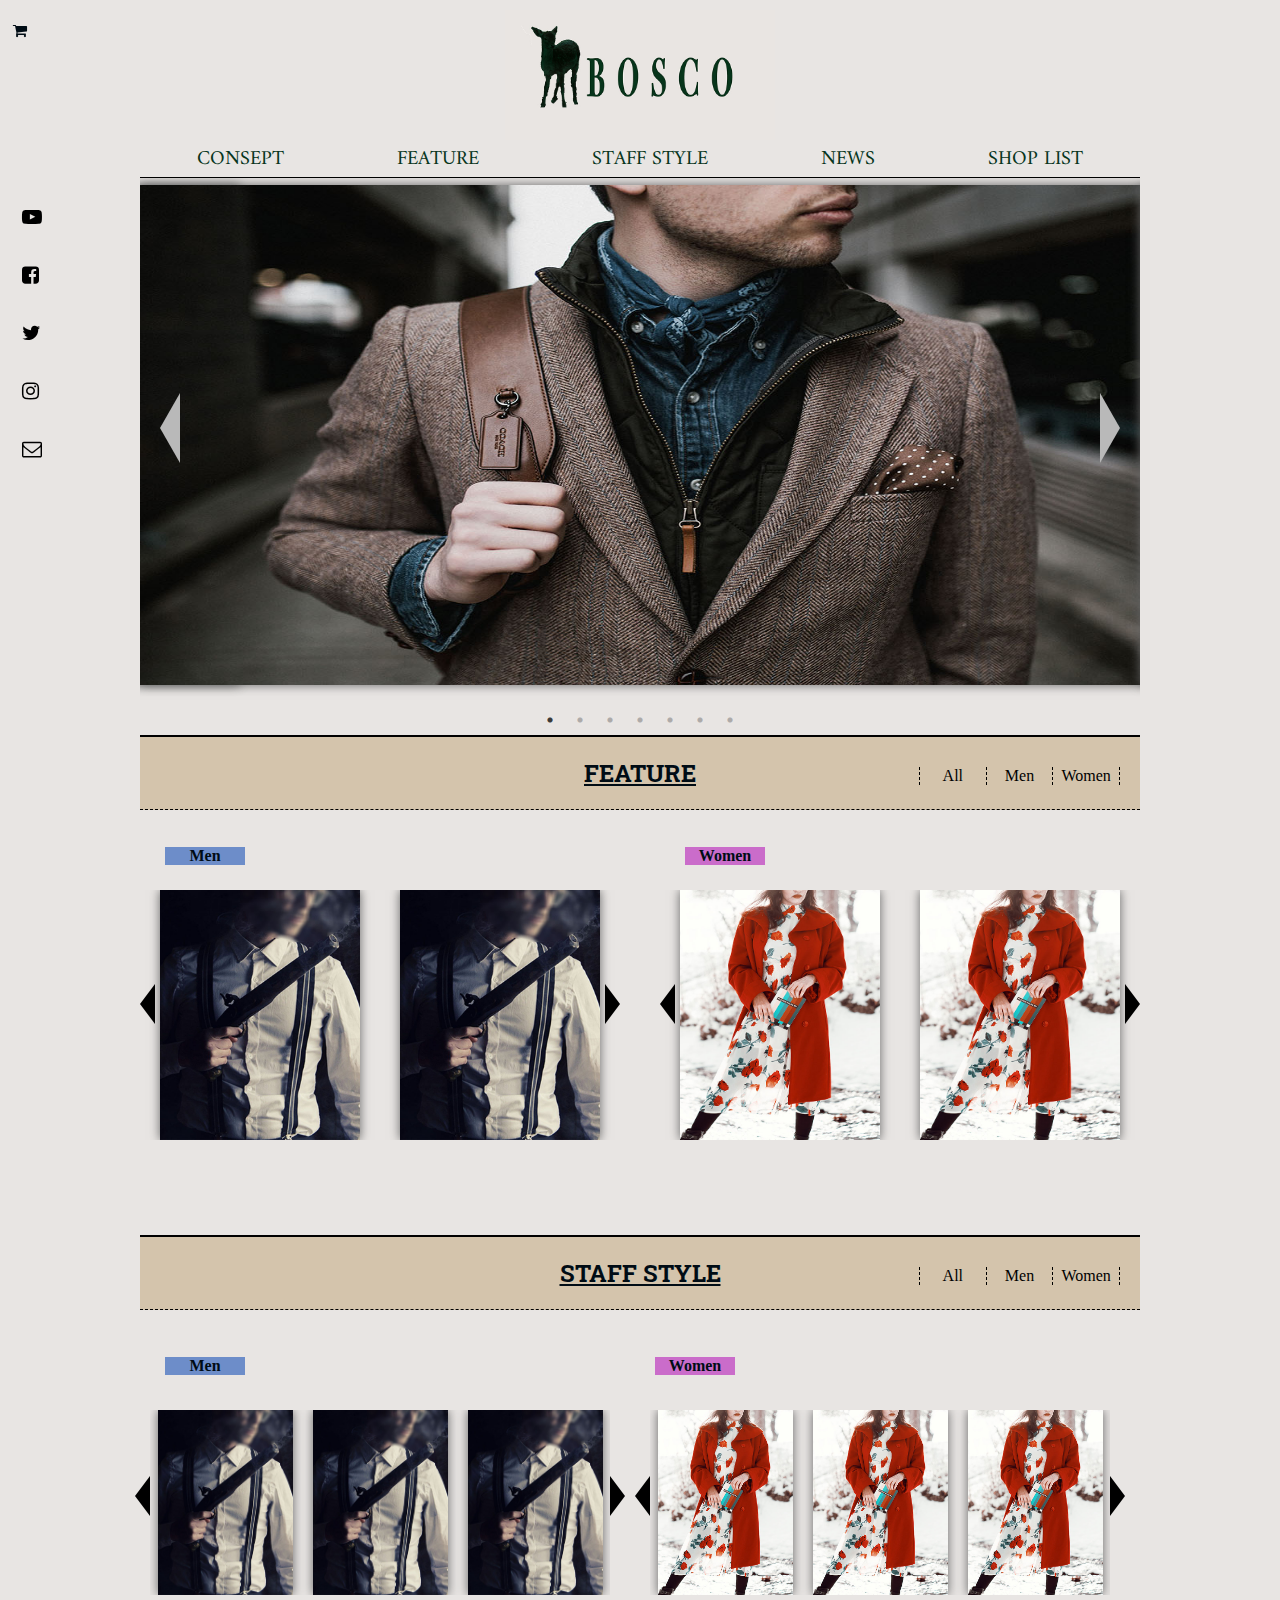
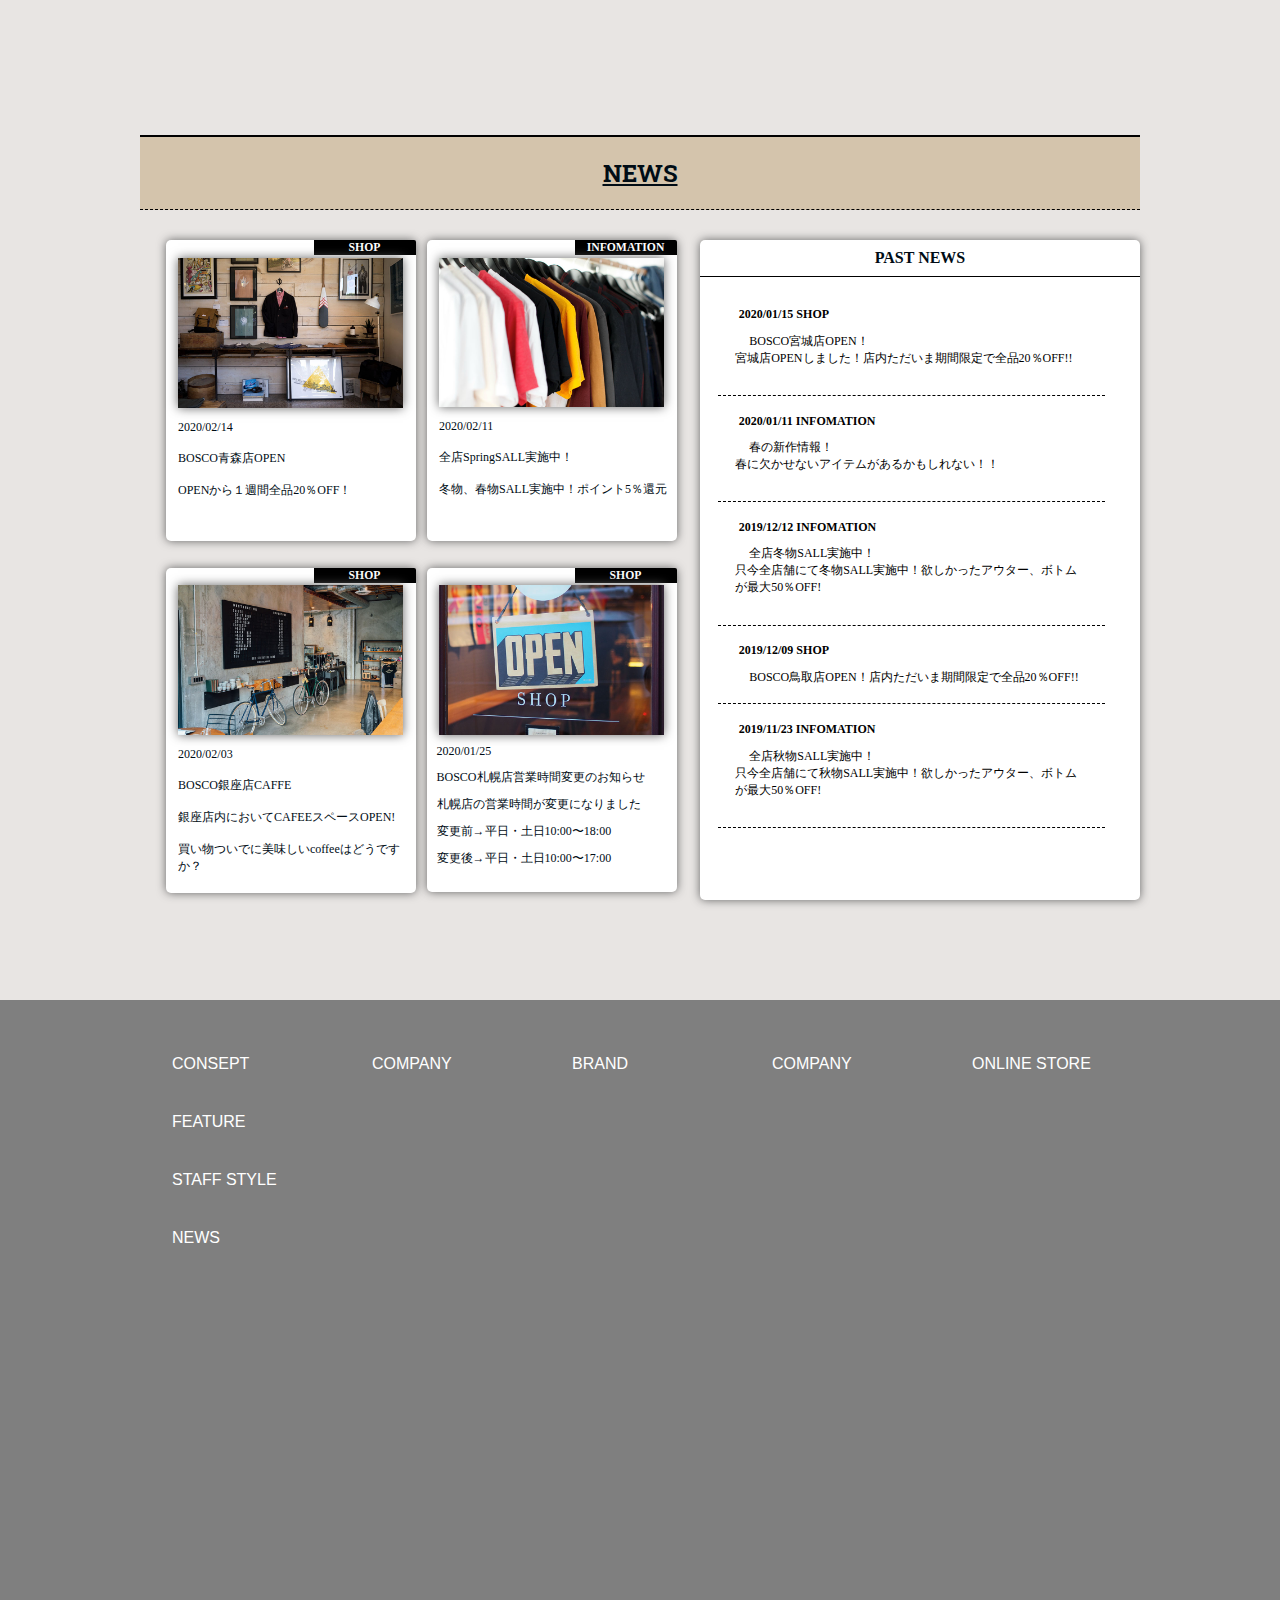
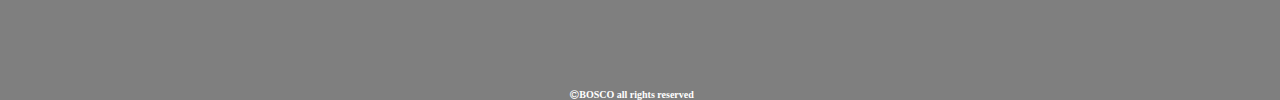
==== commit 7794b678: "中身の整理・修正" ====
--- a/index.html
+++ b/index.html
@@ -67,13 +67,13 @@
  </header>
  <main class="mainbox">
     <ul class="slider">
-      <li><div class="sliderimg"><a href="#"><img src="img/new1.jpg" alt="image01"></a></div></li>
-      <li><div class="sliderimg"><a href="#"><img src="img/new2.jpg" alt="image02"></a></div></li>
-      <li><div class="sliderimg"><a href="#"><img src="img/new3.jpg" alt="image03"></a></div></li>
-      <li><div class="sliderimg"><a href="#"><img src="img/new4.jpg" alt="image04"></a></div></li>
-      <li><div class="sliderimg"><a href="#"><img src="img/new5.jpg" alt="image05"></a></div></li>
-      <li><div class="sliderimg"><a href="#"><img src="img/new6.jpg" alt="image06"></a></div></li>
-      <li><div class="sliderimg"><a href="#"><img src="img/new7.jpg" alt="image07"></a></div></li>
+      <li><div class="sliderimg1"><a href="#"><img src="img/new1.jpg" alt="image01"></a></div></li>
+      <li><div class="sliderimg1"><a href="#"><img src="img/new2.jpg" alt="image02"></a></div></li>
+      <li><div class="sliderimg1"><a href="#"><img src="img/new3.jpg" alt="image03"></a></div></li>
+      <li><div class="sliderimg1"><a href="#"><img src="img/new4.jpg" alt="image04"></a></div></li>
+      <li><div class="sliderimg1"><a href="#"><img src="img/new5.jpg" alt="image05"></a></div></li>
+      <li><div class="sliderimg1"><a href="#"><img src="img/new6.jpg" alt="image06"></a></div></li>
+      <li><div class="sliderimg1"><a href="#"><img src="img/new7.jpg" alt="image07"></a></div></li>
     </ul>
   <section class="feature">
    <div class="featurebox">
@@ -87,22 +87,22 @@
     <div class="panel_area">
     <div class="tab_panel">
      <h3>Men</h3><h4>Women</h4>
-     <ul class="slider4">
-      <li><div class="sliderimg4"><a href="#"><img src="img/sample2.jpg" alt="image01"></a></div></li>
-      <li><div class="sliderimg4"><a href="#"><img src="img/sample2.jpg" alt="image02"></a></div></li>
-      <li><div class="sliderimg4"><a href="#"><img src="img/sample2.jpg" alt="image03"></a></div></li>
-      <li><div class="sliderimg4"><a href="#"><img src="img/sample2.jpg" alt="image04"></a></div></li>
-     </ul>
-     <ul class="slider5">
-      <li><div class="sliderimg4"><a href="#"><img src="img/sample5.jpg" alt="image01"></a></div></li>
-      <li><div class="sliderimg4"><a href="#"><img src="img/sample5.jpg" alt="image02"></a></div></li>
-      <li><div class="sliderimg4"><a href="#"><img src="img/sample5.jpg" alt="image03"></a></div></li>
-      <li><div class="sliderimg4"><a href="#"><img src="img/sample5.jpg" alt="image04"></a></div></li>
+     <ul class="slider2 allmen1">
+      <li><div class="sliderimg_all"><a href="#"><img src="img/sample2.jpg" alt="image01"></a></div></li>
+      <li><div class="sliderimg_all"><a href="#"><img src="img/sample2.jpg" alt="image02"></a></div></li>
+      <li><div class="sliderimg_all"><a href="#"><img src="img/sample2.jpg" alt="image03"></a></div></li>
+      <li><div class="sliderimg_all"><a href="#"><img src="img/sample2.jpg" alt="image04"></a></div></li>
+     </ul>
+     <ul class="slider2 allwomen1">
+      <li><div class="sliderimg_all"><a href="#"><img src="img/sample5.jpg" alt="image01"></a></div></li>
+      <li><div class="sliderimg_all"><a href="#"><img src="img/sample5.jpg" alt="image02"></a></div></li>
+      <li><div class="sliderimg_all"><a href="#"><img src="img/sample5.jpg" alt="image03"></a></div></li>
+      <li><div class="sliderimg_all"><a href="#"><img src="img/sample5.jpg" alt="image04"></a></div></li>
      </ul>
     </div>
     <div class="tab_panel hide">
       <h3>Men</h3>
-     <ul class="slider2">
+     <ul class="slider3">
       <li><div class="sliderimg2"><a href="#"><img src="img/sample2.jpg" alt="image01"></a></div></li>
       <li><div class="sliderimg2"><a href="#"><img src="img/sample2.jpg" alt="image02"></a></div></li>
       <li><div class="sliderimg2"><a href="#"><img src="img/sample2.jpg" alt="image03"></a></div></li>
@@ -112,7 +112,7 @@
     <div class="tab_panel hide">
       <h5>Women</h5>
      <nav>
-     <ul class="slider2">
+     <ul class="slider3">
       <li><div class="sliderimg2"><a href="#"><img src="img/sample5.jpg" alt="image01"></a></div></li>
       <li><div class="sliderimg2"><a href="#"><img src="img/sample5.jpg" alt="image02"></a></div></li>
       <li><div class="sliderimg2"><a href="#"><img src="img/sample5.jpg" alt="image03"></a></div></li>
@@ -135,7 +135,7 @@
           <div class="tab_panel2">
             <h3>Men</h3><h4>Women</h4>
             <div class="slider3box">
-             <ul class="slider6">
+             <ul class="slider4 allmen2">
               <li><div class="sliderimg3"><a href="#"><img src="img/sample2.jpg" alt="image01"></a></div></li>
               <li><div class="sliderimg3"><a href="#"><img src="img/sample2.jpg" alt="image02"></a></div></li>
               <li><div class="sliderimg3"><a href="#"><img src="img/sample2.jpg" alt="image03"></a></div></li>
@@ -143,7 +143,7 @@
               <li><div class="sliderimg3"><a href="#"><img src="img/sample2.jpg" alt="image05"></a></div></li>
               <li><div class="sliderimg3"><a href="#"><img src="img/sample2.jpg" alt="image06"></a></div></li>
              </ul>
-             <ul class="slider7">
+             <ul class="slider4 allwomen2">
               <li><div class="sliderimg3"><a href="#"><img src="img/sample5.jpg" alt="image01"></a></div></li>
               <li><div class="sliderimg3"><a href="#"><img src="img/sample5.jpg" alt="image02"></a></div></li>
               <li><div class="sliderimg3"><a href="#"><img src="img/sample5.jpg" alt="image03"></a></div></li>
@@ -155,7 +155,7 @@
           </div>
           <div class="tab_panel2 hide2">
             <h6>Men</h6>
-            <ul class="slider3">
+            <ul class="slider5">
               <li><div class="sliderimg3"><a href="#"><img src="img/sample2.jpg" alt="image01"></a></div></li>
               <li><div class="sliderimg3"><a href="#"><img src="img/sample2.jpg" alt="image02"></a></div></li>
               <li><div class="sliderimg3"><a href="#"><img src="img/sample2.jpg" alt="image03"></a></div></li>
@@ -166,7 +166,7 @@
           </div>
           <div class="tab_panel2 hide2">
             <h5>Women</h5>
-           <ul class="slider3">
+           <ul class="slider5">
              <li><div class="sliderimg3"><a href="#"><img src="img/sample5.jpg" alt="image01"></a></div></li>
              <li><div class="sliderimg3"><a href="#"><img src="img/sample5.jpg" alt="image02"></a></div></li>
              <li><div class="sliderimg3"><a href="#"><img src="img/sample5.jpg" alt="image03"></a></div></li>
@@ -184,22 +184,22 @@
     <div class="newsbox">
      <div class="newscontent">
        <div class="js-modal-open" href="" data-target="modal01">
-         <div class="newsimg shop1"><h3>SHOP</h3><img src="img/news1.jpg" alt="news1">
+         <div class="newsimg shop1"><h3>SHOP</h3><div class="img_box"><img src="img/news1.jpg" alt="news1"></div>
           <p>2020/02/14</p><p>BOSCO青森店OPEN</p><p>OPENから１週間全品20％OFF！</p>
          </div> 
        </div>
        <div class="js-modal-open" href="" data-target="modal02">
-         <div class="newsimg infomation1"><h3>INFOMATION</h3><img src="img/news2.jpg" alt="news2">
+         <div class="newsimg infomation1"><h3>INFOMATION</h3><div class="img_box"><img src="img/news2.jpg" alt="news2"></div>
           <p>2020/02/11</p><p>全店SpringSALL実施中！</p><p>冬物、春物SALL実施中！ポイント5％還元</p>
          </div>
        </div>
        <div class="js-modal-open" href="" data-target="modal03">
-         <div class="newsimg shop2"><h3>SHOP</h3><img src="img/news3.jpg" alt="news3">
+         <div class="newsimg shop2"><h3>SHOP</h3><div class="img_box"><img src="img/news3.jpg" alt="news3"></div>
           <p>2020/02/03</p><p>BOSCO銀座店CAFFE</p><p>銀座店内においてCAFEEスペースOPEN!</p><p>買い物ついでに美味しいcoffeeはどうですか？</p>
          </div>
        </div>
        <div class="js-modal-open" href="" data-target="modal04">
-         <div class="newsimg shop3"><h3>SHOP</h3><img src="img/news4.jpg" alt="news4">
+         <div class="newsimg shop3"><h3>SHOP</h3><div class="img_box"><img src="img/news4.jpg" alt="news4"></div>
           <p>2020/01/25</p><p>BOSCO札幌店営業時間変更のお知らせ</p><p>札幌店の営業時間が変更になりました</p><p>変更前→平日・土日10:00〜18:00</p><p>変更後→平日・土日10:00〜17:00</p>
          </div>
        </div>
@@ -209,8 +209,10 @@
       <div class="modal__content">
         <div class="bignewsimg bigshop1">
           <h3>SHOP</h3>
-          <img src="img/news1.jpg" alt="bignews1">
-          <p>2020/02/14</p><p>BOSCO青森店OPEN！</p><p>青森県りんご市〇〇町にOPEN！！</p><p>全商品１週間全品20％OFF！ポイントも5％還元！</p><p>店舗限定アイテムもありますので運んでください！</p>
+          <div class="img_box">
+           <img src="img/news1.jpg" alt="bignews1">
+          </div>
+           <p>2020/02/14</p><p>BOSCO青森店OPEN！</p><p>青森県りんご市〇〇町にOPEN！！</p><p>全商品１週間全品20％OFF！ポイントも5％還元！</p><p>店舗限定アイテムもありますので運んでください！</p>
         </div>
       </div>
      </div>
@@ -219,8 +221,10 @@
       <div class="modal__content">
         <div class="bignewsimg biginfomation1">
           <h3>INFOMATION</h3>
-          <img src="img/news2.jpg" alt="bignews2">
-          <p>2020/02/11</p><p>全店SpringSALL実施中！ポイント5％還元!</p><p>冬物、春物SALL実施中！最大70%OFF〜40%OFF！</p><p>欲しかったあのアイテムを手に入れよう！</p>
+          <div class="img_box">
+           <img src="img/news2.jpg" alt="bignews2">
+          </div>
+           <p>2020/02/11</p><p>全店SpringSALL実施中！ポイント5％還元!</p><p>冬物、春物SALL実施中！最大70%OFF〜40%OFF！</p><p>欲しかったあのアイテムを手に入れよう！</p>
         </div>
       </div>
      </div>
@@ -229,8 +233,10 @@
       <div class="modal__content">
         <div class="bignewsimg bigshop2">
           <h3>SHOP</h3>
-          <img src="img/news3.jpg" alt="bignews3">
-          <p>2020/02/03</p><p>BOSCO銀座店CAFFE</p><p>銀座店内においてCAFEEスペースOPEN!</p><p>買い物ついでに美味しいcoffeeはどうですか？</p>
+          <div class="img_box">
+           <img src="img/news3.jpg" alt="bignews3">
+          </div>
+           <p>2020/02/03</p><p>BOSCO銀座店CAFFE</p><p>銀座店内においてCAFEEスペースOPEN!</p><p>買い物ついでに美味しいcoffeeはどうですか？</p>
         </div>
       </div>
      </div>
@@ -239,7 +245,9 @@
       <div class="modal__content">
         <div class="bignewsimg bigshop3">
           <h3>SHOP</h3>
-          <img src="img/news4.jpg" alt="bignews4">
+          <div class="img_box">
+           <img src="img/news4.jpg" alt="bignews4">
+          </div>
           <p>2020/01/25</p><p>BOSCO札幌店営業時間変更のお知らせ</p><p>札幌店の営業時間が変更になりました</p><p>変更前→平日・土日10:00〜18:00</p><p>変更後→平日・土日10:00〜17:00</p>
         </div>
       </div>
--- a/css/style.css
+++ b/css/style.css
@@ -197,7 +197,7 @@
     box-shadow: 0 0 10px rgb(100, 100, 100);
     margin: auto;
 }
-.sliderimg{
+.sliderimg1{
     width: 100%;
     height: auto;
     margin: auto;
@@ -322,60 +322,39 @@
     top: 110px;
     left: 25px;
 }
+ul.allwomen1{
+    right: 0;
+}
+.sliderimg_all{
+    width: 100%;
+    height: auto;
+}
 ul.slider2{
-    width: 100%;
-    padding: 4% 0;
-    margin: auto;
-}
-ul.slider4{
     width: 480px;
     padding: 4% 0;
     position: absolute;
-    top: 120px;
-    left: 0;
-}
-ul.slider5{
-    width: 480px;
+}
+ul.slider2 li{
+    padding: 0 20px;
+    margin: auto;
+}
+ul.slider2 img{
+    margin: auto;
+    text-align: center;
+    height: 250px;
+    width: 200px;
+    box-shadow: 0 0 10px rgb(100, 100, 100);
+}
+ul.slider3{
+    width: 100%;
     padding: 4% 0;
-    position: absolute;
-    top: 120px;
-    right: 0;
-}
-.sliderimg2{
-    width: 100%;
-    height: auto;
-}
-ul.slider2 li{
+    margin: auto;
+}
+ul.slider3 li{
     padding: 0 25px;
     margin: auto;
 }
-ul.slider2 img{
-    margin: auto;
-    text-align: center;
-    height: 250px;
-    width: 200px;
-    box-shadow: 0 0 10px rgb(100, 100, 100);
-}
-.sliderimg4{
-    width: 100%;
-    height: auto;
-}
-ul.slider4 li{
-    padding: 0 20px;
-    margin: auto;
-}
-ul.slider4 img{
-    margin: auto;
-    text-align: center;
-    height: 250px;
-    width: 200px;
-    box-shadow: 0 0 10px rgb(100, 100, 100);
-}
-ul.slider5 li{
-    padding: 0 20px;
-    margin: auto;
-}
-ul.slider5 img{
+ul.slider3 img{
     margin: auto;
     text-align: center;
     height: 250px;
@@ -444,7 +423,7 @@
     padding: 2% 0;
     border-bottom: dashed black 1px;
 }
-ul.slider3{
+ul.slider5{
     width: 1000px;
     padding: 9% 5%;
 }
@@ -452,11 +431,11 @@
     width: 100%;
     height: auto;
 }
-ul.slider3 li{
+ul.slider5 li{
     padding: 0 8px;
     margin: auto;
 }
-ul.slider3 img{
+ul.slider5 img{
     margin: auto;
     text-align: center;
     height: 185px;
@@ -468,39 +447,18 @@
     height: auto;
     display: inline-flex;
 }
-ul.slider6{
+ul.slider4{
     width: 48%;
     padding: 10% 1%;
 }
-ul.sliderimg6{
-    width: 100%;
-    height: auto;
-}
-ul.slider6 li{
+ul.allwomen2{
+    margin: 0 2%;
+}
+ul.slider4 li{
     padding: 0 10px;
     margin: auto;
 }
-ul.slider6 img{
-    margin: auto;
-    text-align: center;
-    height: 185px;
-    width: 135px;
-    box-shadow: 0 0 10px rgb(100, 100, 100);
-}
-ul.slider7{
-    width: 48%;
-    margin: 0 2%;
-    padding: 10% 1%;
-}
-ul.sliderimg7{
-    width: 100%;
-    height: auto;
-}
-ul.slider7 li{
-    padding: 0 10px;
-    margin: auto;
-}
-ul.slider7 img{
+ul.slider4 img{
     margin: auto;
     text-align: center;
     height: 185px;
@@ -667,8 +625,13 @@
     background-color: black;
     color: #fff;
     border: dashed black 1px;
-    margin-left: 60%;
     margin-bottom: 1%;
+    border-radius: 0 2px 0 0;
+    display: inline-block;
+    text-align: center;
+}
+.img_box{
+    text-align: center;
 }
 .js-modal-open{
     width: 250px;
@@ -683,6 +646,7 @@
     box-shadow: 0 0 10px rgb(100, 100, 100);
     transition: .3s;
     border-radius: 5px;
+    text-align: right;
 }
 .shop1,.infomation1{
     padding-bottom: 15%;
@@ -694,7 +658,7 @@
     padding-bottom: 9%;
 }
 .newsimg:hover{
-	  box-shadow: 0 15px 30px -5px rgba(0,0,0,.15), 0 0 5px rgba(0,0,0,.1);
+	box-shadow: 0 15px 30px -5px rgba(0,0,0,.15), 0 0 5px rgba(0,0,0,.1);
     transform: translateY(-4px);
     border: solid black 2px;
 }
@@ -760,8 +724,9 @@
     font-size: 1.4rem;
     color: #fff;
     border: dashed black 1px;
-    margin-left: 70%;
-    margin-bottom: 1%;
+    border-radius: 0 2px 0 0;
+    display: inline-block;
+    text-align: center;
 }
 .modal__content p{
     width: 100%;
@@ -784,6 +749,7 @@
     bottom: 0;
     margin: 0 auto;
     transform: translateY(10%);
+    text-align: right;
 }
 .bignewsimg img{
     width: 90%;
